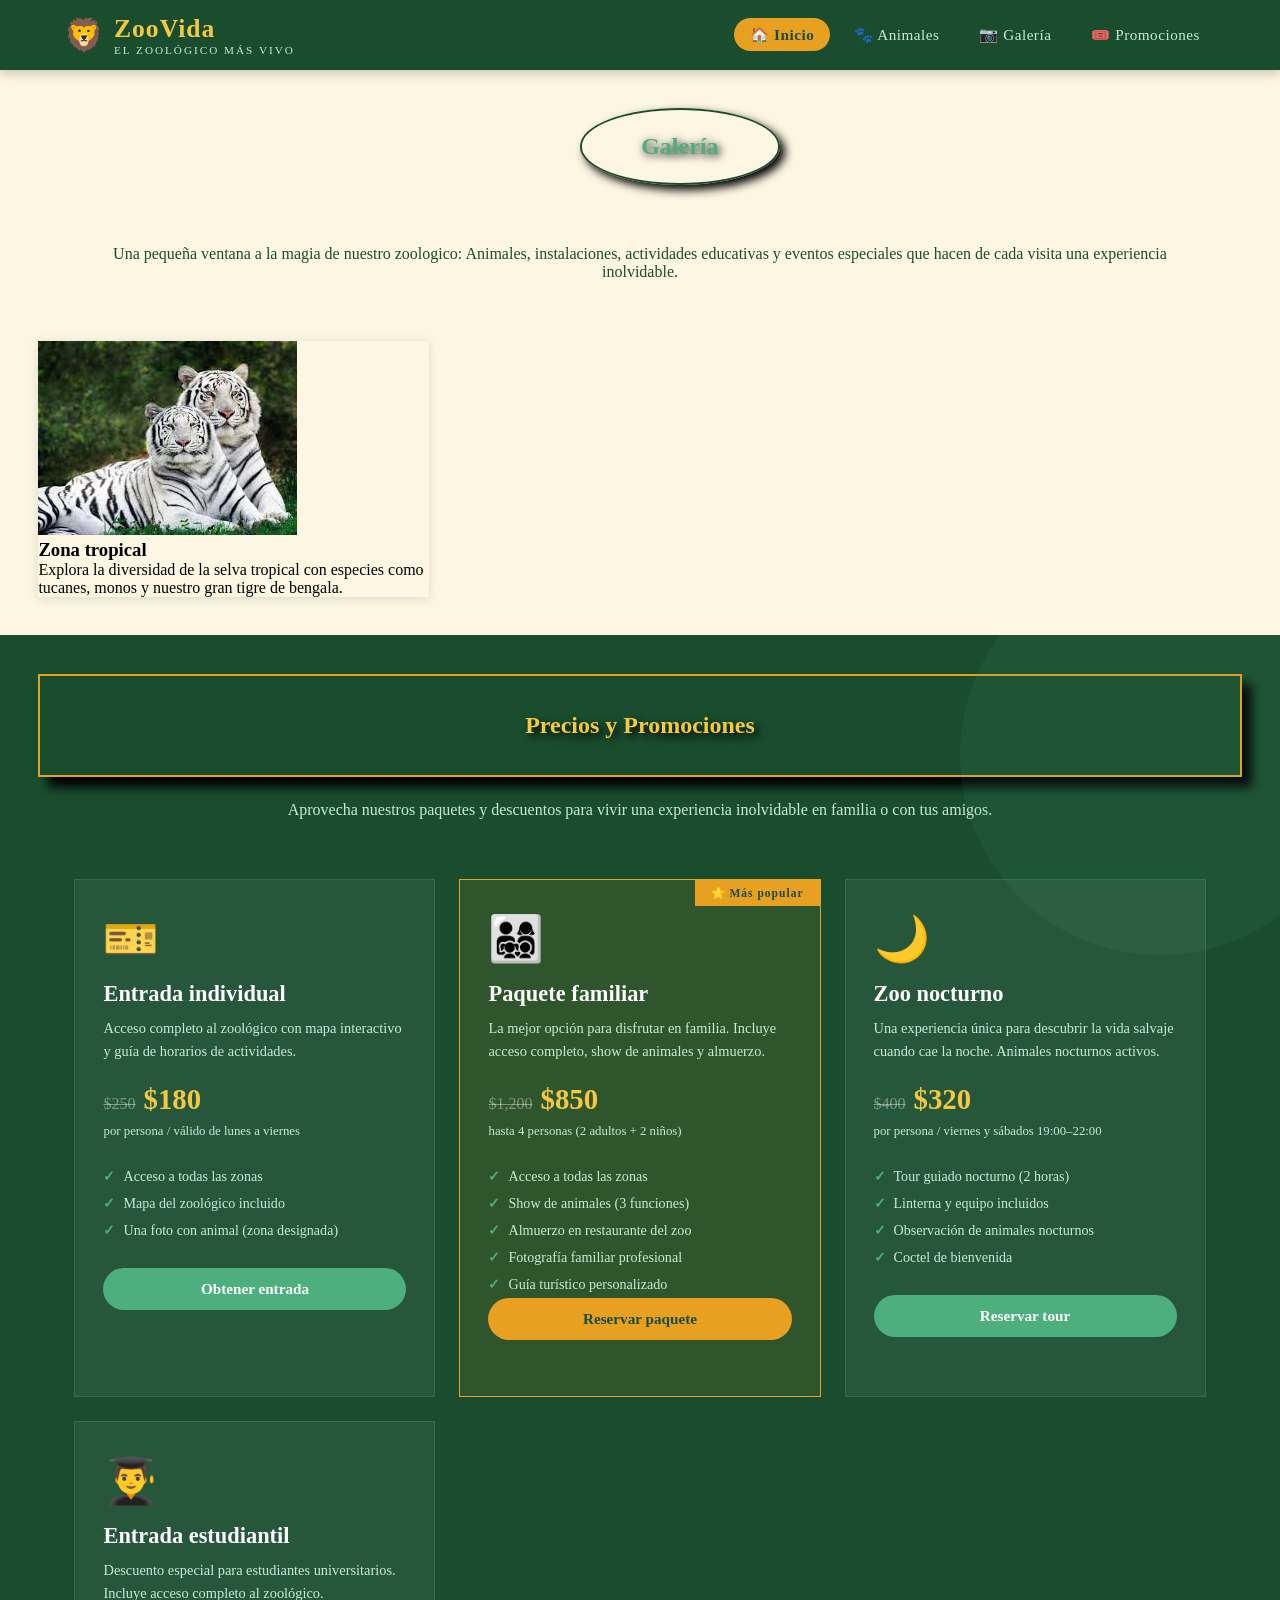
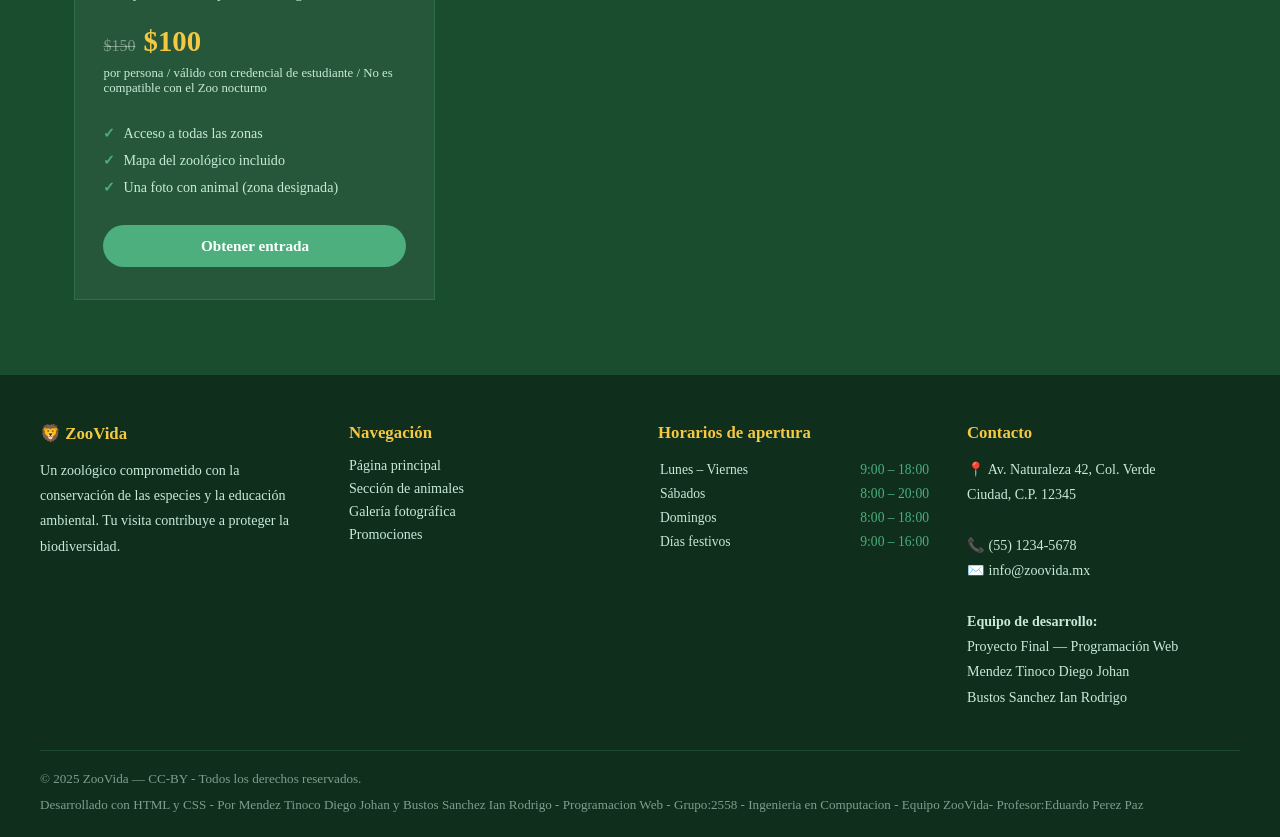
==== index_proyecto_final_web.html @ d9b10297 "Subiendo el primer contenedor" ====
<!DOCTYPE html>
<html lang="en">
<head>
    <!--Contribuidores y Nombre del Zoologico-->
    <meta charset="UTF-8">
    <meta name="viewport" content="width=device-width, initial-scale=1.0">
    <meta name="Author" content="Mendez Tinoco Diego Johan y Bustos Sanchez Ian Rodrigo ">
    <title>ZooVida | El Zoologico con mas vida</title>

    <!-- Meta etiquetas para SEO -->
    <meta name="description" content="Descubre el Zoológico Mundo Animal, con horarios, boletos y atracciones para toda la familia.">
    <meta name="descripcion" content="Visita el Zoologico ZooVida y conoce especies exóticas,a ctividades familiares, horarios, boletos y experiencias educativas en Ciudad de México">
    <meta name="keywords" content="zoológico, animales, safari, tigres, leones, zoológico CDMX">
    <meta property="og:title" content="Zoovida - El Zoológico Más Fascinante de Ciudad de México">
    <meta property="og:description" content="Conoce animales increíbles y vive experiencias únicas.">

    <!-- Open Graph (redes sociales) -->
    <meta property="og:title" content="ZooVida — El zoológico más vivo" />
    <meta property="og:description" content="Visítanos y explora más de 300 especies en un entorno natural único." />
    <meta property="og:type" content="website" />

    <!-- Animales más buscados según Chat Gpt -->

    <!-- León -->
    <meta name="description" content="Conoce al león africano, el rey de la selva. Descubre su hábitat, alimentación, comportamiento y curiosidades en nuestro zoológico.">
    <meta name="keywords" content="león, león africano, animales salvajes, felinos, zoológico, rey de la selva">

    <!-- Tigre -->
    <meta name="description" content="Explora el mundo del tigre de Bengala y aprende sobre su fuerza, velocidad y conservación en nuestro zoológico.">
    <meta name="keywords" content="tigre, tigre de Bengala, felinos, animales exóticos, zoológico, tigres">

    <!-- Elefante -->
    <meta name="description" content="Descubre a los elefantes asiáticos y africanos, sus características, inteligencia y cuidados dentro del zoológico.">
    <meta name="keywords" content="elefante, elefantes africanos, elefantes asiáticos, animales grandes, zoológico">

    <!-- Jirafa -->
    <meta name="description" content="Aprende sobre las jirafas, el animal terrestre más alto del mundo, su alimentación y comportamiento natural.">
    <meta name="keywords" content="jirafa, jirafas, animales africanos, zoológico, fauna salvaje">

    <!-- Panda -->
    <meta name="description" content="Conoce al oso panda gigante, una de las especies más adorables y protegidas del mundo animal.">
    <meta name="keywords" content="panda, oso panda, panda gigante, animales tiernos, especies protegidas, zoológico">


    <link rel="stylesheet" href="css/estilos_proyecto_final.css">
    

</head>
<body>
  <!-- =============================================
  ENCABEZADO CON NAVEGACIÓN HTML
  ============================================= -->
    <header>
    <nav>
    <!-- Logo del zoológico -->
    <a href="#inicio" class="logo" aria-label="Inicio ZooVida">
        <span class="logo-icono">🦁</span>
        <span>
        <span class="logo-texto">ZooVida</span>
        <span class="logo-subtexto">El zoológico más vivo</span>
        </span>
    </a>

    <!-- Lista de enlaces de navegación -->
    <ul class="nav-links" aria-label="Navegación principal">
        <li><a href="#inicio" class="activo">🏠 Inicio</a></li>
        <li><a href="#animales">🐾 Animales</a></li>
        <li><a href="#galeria">📷 Galería</a></li>
        <li><a href="#promociones">🎟️ Promociones</a></li>
    </ul>
    </nav>
    </header>

  <!-- =============================================
  INICIO
  ============================================= -->

  <!-- =============================================
  ANIMALES
  ============================================= -->

  <!-- =============================================
  GALERIA
  ============================================= -->

  <section id="galeria" aria-label="Galeria">
    <div class="contenedor">
    <!-- Encabezado galeria-->
    <div class="seccion-encabezado">
      <h2 class="seccion-titulo">Galería </h2>
      <div class="linea-decorativa"></div>
      <p class="seccion-descripcion">Una pequeña ventana a la magia de nuestro zoologico: Animales, instalaciones, actividades educativas
        y eventos especiales que hacen de cada visita una experiencia inolvidable.
      </p>
  </div>

    <!-- Grid fotográfico -->
      <div class="galeria-grid">

    <!-- Seccion 1 zona tropical-->
        <div class="galeria-item">
        <img src="imagenes_animales/tigre_bengala_tropical.jpeg" alt="Zona tropical del zoológico con vegetación exuberante y animales exóticos" class="galeria-imagen">
          <h3 class="galeria-titulo">Zona tropical</h3>
          <p class="galeria-descripcion">Explora la diversidad de la selva tropical con especies como tucanes, monos y nuestro gran tigre de bengala.</p>
        </div>
      </div>

    </div>

  </section>

  <!-- =============================================
  PROMOCIONES
  ============================================= -->

  <!--Encabezado de las promociones-->

  <section id="promociones" aria-label="Promociones y descuentos">
    <div class="contenedor">

      <!-- Encabezado -->
      <div class="seccion-encabezado">
        <h2 class="seccion-titulo">Precios y Promociones</h2>
        <div class="linea-decorativa"></div>
        <p class="seccion-descripcion">
          Aprovecha nuestros paquetes y descuentos para vivir una experiencia
          inolvidable en familia o con tus amigos.
        </p>
      </div>

      <!-- Grid de tarjetas de promoción -->
      <div class="promos-grid">

        <!-- Promo 1: Paquete individual -->
        <div class="promo-card">
          <span class="promo-icono">🎫</span>
          <h3 class="promo-titulo">Entrada individual</h3>
          <p class="promo-descripcion">
            Acceso completo al zoológico con mapa interactivo y guía de horarios de actividades.
          </p>
          <div class="promo-precio">
            <span class="precio-tachado">$250</span>
            <span class="precio-actual">$180</span>
          </div>
          <p class="precio-nota">por persona / válido de lunes a viernes</p>
          <ul class="promo-beneficios">
            <li>Acceso a todas las zonas</li>
            <li>Mapa del zoológico incluido</li>
            <li>Una foto con animal (zona designada)</li>
          </ul>
          <a href="#" class="promo-boton">Obtener entrada</a>
        </div>

        <!-- Promo 2: Paquete familiar DESTACADO -->
        <div class="promo-card destacada">
          <span class="promo-popular-badge">⭐ Más popular</span>
          <span class="promo-icono">👨‍👩‍👧‍👦</span>
          <h3 class="promo-titulo">Paquete familiar</h3>
          <p class="promo-descripcion">
            La mejor opción para disfrutar en familia. Incluye acceso completo, show de animales y almuerzo.
          </p>
          <div class="promo-precio">
            <span class="precio-tachado">$1,200</span>
            <span class="precio-actual">$850</span>
          </div>
          <p class="precio-nota">hasta 4 personas (2 adultos + 2 niños)</p>
          <ul class="promo-beneficios">
            <li>Acceso a todas las zonas</li>
            <li>Show de animales (3 funciones)</li>
            <li>Almuerzo en restaurante del zoo</li>
            <li>Fotografía familiar profesional</li>
            <li>Guía turístico personalizado</li>
          <a href="#" class="promo-boton">Reservar paquete</a>
        </div>

        <!-- Promo 3: Tour nocturno -->
        <div class="promo-card">
          <span class="promo-icono">🌙</span>
          <h3 class="promo-titulo">Zoo nocturno</h3>
          <p class="promo-descripcion">
            Una experiencia única para descubrir la vida salvaje cuando cae la noche. Animales nocturnos activos.
          </p>
          <div class="promo-precio">
            <span class="precio-tachado">$400</span>
            <span class="precio-actual">$320</span>
          </div>
          <p class="precio-nota">por persona / viernes y sábados 19:00–22:00</p>
          <ul class="promo-beneficios">
            <li>Tour guiado nocturno (2 horas)</li>
            <li>Linterna y equipo incluidos</li>
            <li>Observación de animales nocturnos</li>
            <li>Coctel de bienvenida</li>
          </ul>
          <a href="#" class="promo-boton">Reservar tour</a>
        </div>

        <!--Promo 4: Entrada Estudiantil-->
        <div class="promo-card">
          <span class="promo-icono">👨‍🎓</span>
          <h3 class="promo-titulo">Entrada estudiantil</h3>
          <p class="promo-descripcion">
            Descuento especial para estudiantes universitarios. Incluye acceso completo al zoológico.
          </p>
          <div class="promo-precio">
            <span class="precio-tachado">$150</span>
            <span class="precio-actual">$100</span>
          </div>
          <p class="precio-nota">por persona / válido con credencial de estudiante / No es compatible con el Zoo nocturno</p>
          <ul class="promo-beneficios">
            <li>Acceso a todas las zonas</li>
            <li>Mapa del zoológico incluido</li>
            <li>Una foto con animal (zona designada)</li>
          </ul>
          <a href="#" class="promo-boton">Obtener entrada</a>
        </div>

      </div><!-- /promos-grid -->
    </div><!-- /contenedor -->
  </section><!-- /promociones -->
  
  </section>
  
  <!-- =============================================
  FOOTER
  ============================================= -->
    
      <footer>
    <div class="footer-contenido">

      <!-- Grid de columnas del footer -->
      <div class="footer-grid">

        <!-- Columna 1: Logo y descripción -->
        <div class="footer-columna">
          <h4>🦁 ZooVida</h4>
          <p>
            Un zoológico comprometido con la conservación de las especies y
            la educación ambiental. Tu visita contribuye a proteger la biodiversidad.
          </p>
        </div>

        <!-- Columna 2: Navegación rápida -->
        <div class="footer-columna">
          <h4>Navegación</h4>
          <ul>
            <li><a href="#inicio">Página principal</a></li>
            <li><a href="#animales">Sección de animales</a></li>
            <li><a href="#galeria">Galería fotográfica</a></li>
            <li><a href="#promociones">Promociones</a></li>
          </ul>
        </div>

        <!-- Columna 3: Horarios -->
        <div class="footer-columna">
          <h4>Horarios de apertura</h4>
          <table class="horarios-tabla">
            <tbody>
              <tr><td>Lunes – Viernes</td><td>9:00 – 18:00</td></tr>
              <tr><td>Sábados</td><td>8:00 – 20:00</td></tr>
              <tr><td>Domingos</td><td>8:00 – 18:00</td></tr>
              <tr><td>Días festivos</td><td>9:00 – 16:00</td></tr>
            </tbody>
          </table>
        </div>

        <!-- Columna 4: Contacto -->
        <div class="footer-columna">
          <h4>Contacto</h4>
          <address>
            📍 Av. Naturaleza 42, Col. Verde<br>
            Ciudad, C.P. 12345<br><br>
            📞 (55) 1234-5678<br>
            ✉️ info@zoovida.mx<br><br>
            <strong>Equipo de desarrollo:</strong><br>
            Proyecto Final — Programación Web<br>
            Mendez Tinoco Diego Johan <br> Bustos Sanchez Ian Rodrigo<br>
          </address>
        </div>

      </div><!-- /footer-grid -->

      <!-- Línea divisoria -->
      <hr class="footer-divisor" />

      <!-- Barra de derechos de autor -->
      <div class="footer-copyright">
        <p>© 2025 ZooVida — CC-BY - Todos los derechos reservados.</p>
        <p>Desarrollado con HTML y CSS - Por Mendez Tinoco Diego Johan y Bustos Sanchez Ian Rodrigo
        - Programacion Web - Grupo:2558 - Ingenieria en Computacion - Equipo ZooVida- Profesor:Eduardo Perez Paz</p>
      </div>

    </div><!-- /footer-contenido -->
  </footer>

</body>
</html>
---- css/estilos_proyecto_final.css ----
/* ----------------------------------------
    VARIABLES GLOBALES
    ---------------------------------------- */
    *, *::before, *::after {
    box-sizing: border-box;
    margin: 0;
    padding: 0;
    }

    :root {
      /* Paleta de colores principal */
    --verde-oscuro:   #1a4d2e;
    --verde-medio:    #2d7a4f;
    --verde-claro:    #4caf7d;
    --verde-suave:    #c8ebd8;
    --dorado:         #e8a020;
    --dorado-claro:   #f5c842;
    --terracota:      #c0522a;
    --crema:          #fdf6e3;
    --blanco:         #ffffff;
    --gris-texto:     #2c2c2c;
    --gris-suave:     #f4f1eb;
    --sombra:         rgba(26, 77, 46, 0.15);

      /* Tipografía */
    --fuente-titulo: 'Georgia', 'Times New Roman', serif;
    --fuente-cuerpo: 'Segoe UI', 'Helvetica Neue', Arial, sans-serif;
    }


    /* ----------------------------------------
    ENCABEZADO Y NAVEGACIÓN
    ---------------------------------------- */
    header {
    position: sticky;
    top: 0;
    z-index: 1000;
    background-color: var(--verde-oscuro);
    box-shadow: 0 2px 12px rgba(0,0,0,0.25);
    }

    /* Barra de navegación interior */
    nav {
    display: flex;
    align-items: center;
    justify-content: space-between;
    max-width: 1200px;
    margin: 0 auto;
    padding: 0 24px;
    height: 70px;
    }

    /* Logo del zoológico */
    .logo {
    display: flex;
    align-items: center;
    gap: 10px;
    text-decoration: none;
    color: var(--blanco);
    }

    .logo-icono {
    font-size: 32px;
    }

    .logo-texto {
    font-family: var(--fuente-titulo);
    font-size: 1.6rem;
    font-weight: bold;
    letter-spacing: 1px;
    color: var(--dorado-claro);
    }

    .logo-subtexto {
    font-size: 0.7rem;
    color: var(--verde-suave);
    display: block;
    letter-spacing: 2px;
    text-transform: uppercase;
    }

    /* Lista de enlaces de navegación */
    .nav-links {
    list-style: none;
    display: flex;
    gap: 8px;
    }

    .nav-links li a {
    color: var(--verde-suave);
    text-decoration: none;
    font-size: 0.95rem;
    padding: 8px 16px;
    border-radius: 30px;
    letter-spacing: 0.5px;
    }

    /* Estado hover en los enlaces */
    .nav-links li a:hover {
    background-color: var(--verde-claro);
    color: var(--blanco);
    }

    /* Enlace activo o resaltado */
    .nav-links li a.activo {
    background-color: var(--dorado);
    color: var(--verde-oscuro);
    font-weight: bold;
    }

/*=============================================
INICO
============================================= */

/*=============================================
ANIMALES
============================================= */

/*=============================================
GALERIA
============================================= */
    #galeria {
      background-color: var(--crema);
      padding: 3%;
    }

    #galeria .seccion-titulo {
      color: var(--verde-claro);
      border: solid var(--verde-oscuro) 2px;
      padding: 3%;
      box-shadow: rgb(0, 0, 0) 5px 5px 10px;
      text-shadow: rgb(0, 0, 0) 2px 2px 8px;

      display: flex;    
      align-items: center;
      justify-content: center;
      border-radius: 50%;
      width: 200px;
      height: 40px;
      margin-left: 45%;
    }

    #galeria .seccion-descripcion{
      color: var(--verde-oscuro);
      text-align: center;
      padding: 5%;
    }

     /* Grid de la galería */
    .galeria-grid {
      display: grid;
      grid-template-columns: repeat(3, 1fr);
      grid-template-rows: auto;
      gap: 16px;
    }

        /* Celda de foto en la galería */
    .galeria-item {
      border-radius: var(--radio);
      overflow: hidden;
      position: relative;
      cursor: pointer;
      box-shadow: 0 2px 10px var(--sombra);
      transition: transform 0.3s;
    }



/*=============================================
PROMOCIONES
============================================= */
    #promociones {
      background-color: var(--verde-oscuro);
      position: relative;
      overflow: hidden;
      padding: 3%;
    }

    /* Patrón decorativo de fondo en promociones */
    #promociones::before {
      content: '';
      position: absolute;
      top: -80px;
      right: -80px;
      width: 400px;
      height: 400px;
      border-radius: 50%;
      background: rgba(76,175,125,0.08);
      pointer-events: none;
    }

    #promociones .seccion-titulo {
      color: var(--dorado-claro);
      text-align: center;
      border: solid var(--dorado) 2px;
      padding: 3%;
      box-shadow: black 10px 10px 10px;
      text-shadow: black 4px 4px 8px;
    }

    #promociones .seccion-descripcion {
      color: var(--verde-suave);
      text-align: center;
      padding: 2%;
    }

    /* Grid de tarjetas de promoción */
    .promos-grid {
      display: grid;
      grid-template-columns: repeat(auto-fit, minmax(300px, 1fr));
      gap: 24px;
      padding: 3%;
    }

    /* Tarjeta de promoción */
    .promo-card {
      background: rgba(255,255,255,0.06);
      border: 1px solid rgba(76,175,125,0.25);
      border-radius: var(--radio-grande);
      padding: 32px 28px;
      position: relative;
      overflow: hidden;
    }

    .promo-card:hover {
      background: rgba(255,255,255,0.1);
      transform: translateY(-4px);
    }

    /* Tarjeta destacada / popular */
    .promo-card.destacada {
      border-color: var(--dorado);
      background: rgba(232,160,32,0.1);
    }

    /* Badge "Más popular" */
    .promo-popular-badge {
      position: absolute;
      top: 0;
      right: 0;
      background: var(--dorado);
      color: var(--verde-oscuro);
      font-size: 0.72rem;
      font-weight: bold;
      letter-spacing: 1px;
      padding: 6px 16px;
      border-radius: 0 var(--radio-grande) 0 var(--radio);
    }

    .promo-icono {
      font-size: 2.8rem;
      margin-bottom: 16px;
      display: block;
    }

    .promo-titulo {
      font-family: var(--fuente-titulo);
      font-size: 1.4rem;
      color: var(--blanco);
      margin-bottom: 10px;
    }

    .promo-descripcion {
      font-size: 0.9rem;
      color: var(--verde-suave);
      margin-bottom: 20px;
      line-height: 1.6;
    }

    /* Precio de la promoción */
    .promo-precio {
      display: flex;
      align-items: baseline;
      gap: 8px;
      margin-bottom: 8px;
    }

    .precio-tachado {
      font-size: 1rem;
      color: rgba(255,255,255,0.4);
      text-decoration: line-through;
    }

    .precio-actual {
      font-size: 1.8rem;
      font-weight: bold;
      color: var(--dorado-claro);
    }

    .precio-nota {
      font-size: 0.8rem;
      color: var(--verde-suave);
      margin-bottom: 24px;
    }

    /* Lista de beneficios de la promoción */
    .promo-beneficios {
      list-style: none;
      margin-bottom: 24px;
    }

    .promo-beneficios li {
      font-size: 0.88rem;
      color: var(--verde-suave);
      padding: 5px 0;
      display: flex;
      align-items: center;
      gap: 8px;
    }

    .promo-beneficios li::before {
      content: '✓';
      color: var(--verde-claro);
      font-weight: bold;
    }

    /* Botón de la tarjeta de promoción */
    .promo-boton {
      display: block;
      text-align: center;
      background-color: var(--verde-claro);
      color: var(--blanco);
      text-decoration: none;
      padding: 12px;
      border-radius: 30px;
      font-weight: 600;
      font-size: 0.95rem;
    }

    .promo-boton:hover {
      background-color: var(--verde-medio);
    }

    .promo-card.destacada .promo-boton {
      background-color: var(--dorado);
      color: var(--verde-oscuro);
    }

    .promo-card.destacada .promo-boton:hover {
      background-color: var(--dorado-claro);
    }

    /* Cupón de descuento */
    .cupon {
      border: 2px dashed rgba(255,255,255,0.2);
      border-radius: var(--radio);
      padding: 10px 16px;
      text-align: center;
      margin-bottom: 16px;
    }

    .cupon-codigo {
      font-family: 'Courier New', monospace;
      font-size: 1.1rem;
      font-weight: bold;
      color: var(--dorado-claro);
      letter-spacing: 3px;
    }

    .cupon-etiqueta {
      font-size: 0.75rem;
      color: var(--verde-suave);
    }


/*=============================================
FOOTER
============================================= */

    footer {
      background-color: #0f2e1c;
      color: var(--verde-suave);
      padding: 48px 20px 24px;
    }

    .footer-contenido {
      max-width: 1200px;
      margin: 0 auto;
    }

    /* Grid del footer */
    .footer-grid {
      display: grid;
      grid-template-columns: repeat(auto-fit, minmax(200px, 1fr));
      gap: 36px;
      margin-bottom: 40px;
    }

    .footer-columna h4 {
      color: var(--dorado-claro);
      font-family: var(--fuente-titulo);
      font-size: 1.05rem;
      margin-bottom: 14px;
    }

    .footer-columna p,
    .footer-columna address {
      font-size: 0.88rem;
      line-height: 1.8;
      font-style: normal;
    }

    .footer-columna ul {
      list-style: none;
    }

    .footer-columna ul li {
      margin-bottom: 6px;
      font-size: 0.88rem;
    }

    .footer-columna ul li a {
      color: var(--verde-suave);
      text-decoration: none;
      transition: color 0.2s;
    }

    .footer-columna ul li a:hover {
      color: var(--dorado-claro);
    }

    /* Tabla de horarios */
    .horarios-tabla {
      width: 100%;
      font-size: 0.85rem;
    }

    .horarios-tabla td {
      padding: 3px 0;
    }

    .horarios-tabla td:last-child {
      text-align: right;
      color: var(--verde-claro);
    }

    /* Línea divisoria del footer */
    .footer-divisor {
      border: none;
      border-top: 1px solid rgba(76,175,125,0.2);
      margin-bottom: 20px;
    }

    /* Barra de copyright */
    .footer-copyright {
      display: flex;
      align-items: center;
      justify-content: space-between;
      flex-wrap: wrap;
      gap: 10px;
      font-size: 0.82rem;
      color: rgba(200,235,216,0.6);
    }
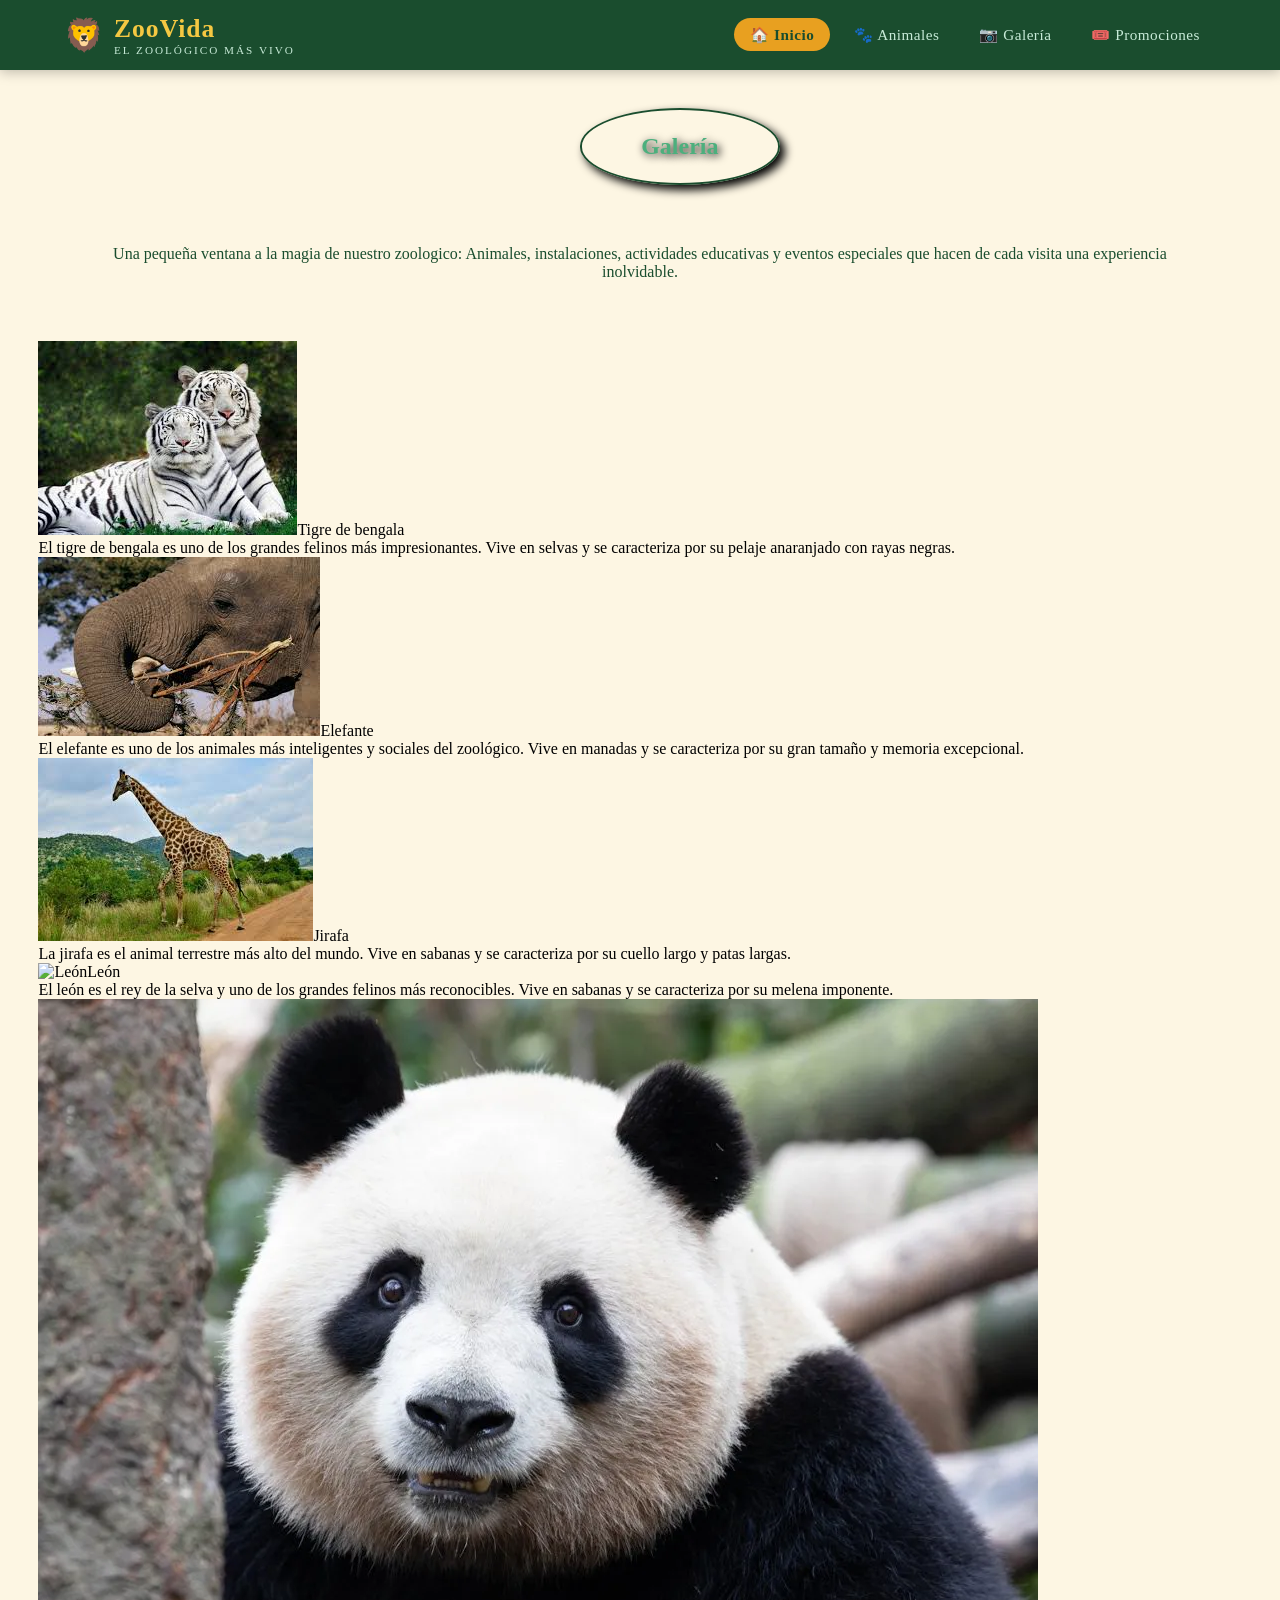
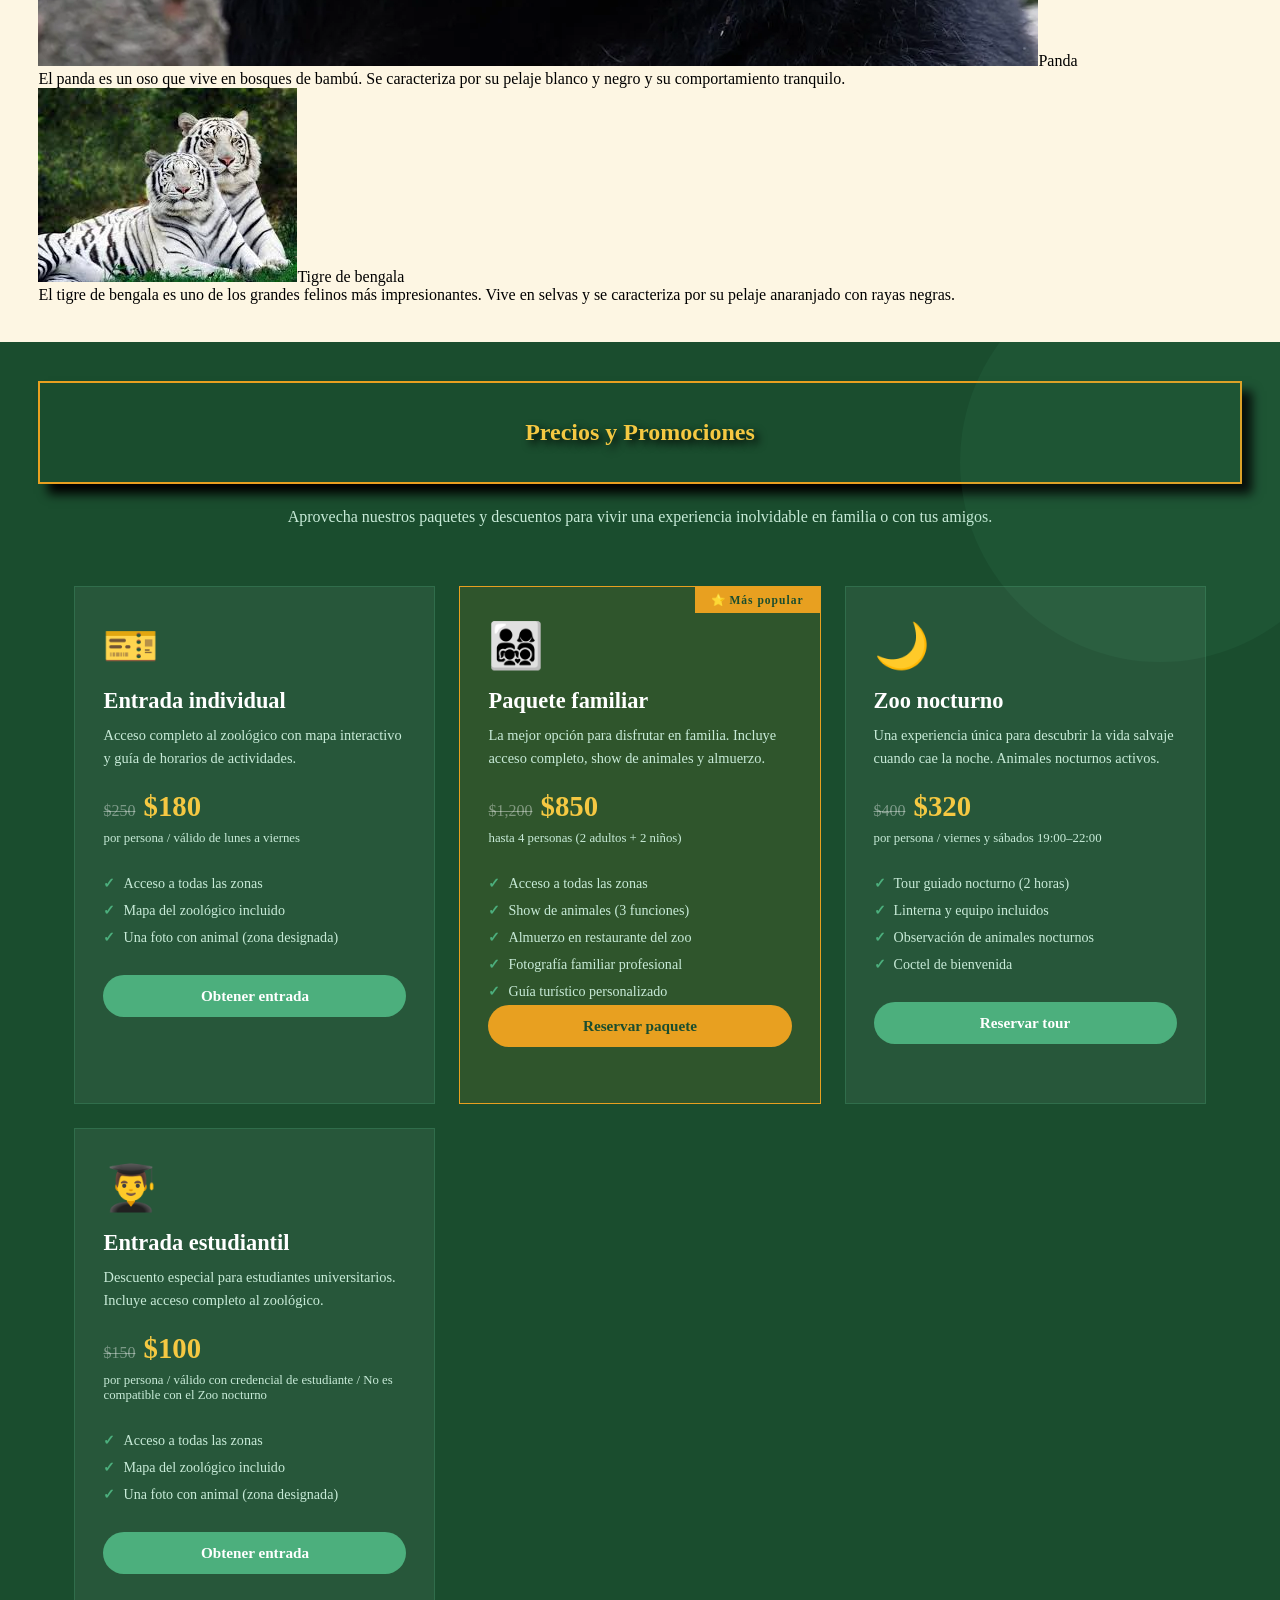
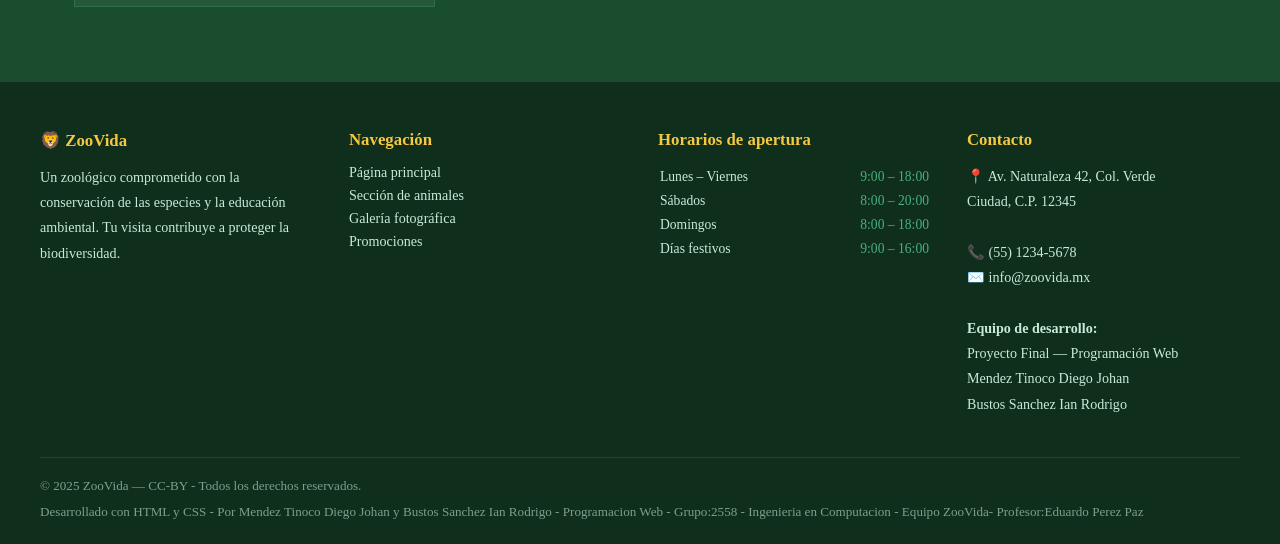
==== commit 98e282d4: "Cambiando la idea a un carrusel de galeria" ====
--- a/index_proyecto_final_web.html
+++ b/index_proyecto_final_web.html
@@ -94,16 +94,47 @@
       </p>
   </div>
 
+  <!--Carrusel-->
+  
+  <section class="contenedor-carrusel">
+    <article class="carrusel">
+      <article class=" tarjeta-carrusel">
+        <img src="imagenes_animales/tigre_bengala_tropical.jpeg" alt="Tigre de bengala "
+        <h3 class="carrusel-titulo">Tigre de bengala</h3>
+        <p class="carrusel-descripcion">El tigre de bengala es uno de los grandes felinos más impresionantes. Vive en selvas y se caracteriza por su pelaje anaranjado con rayas negras.</p>
+      </article>
+        <article class=" tarjeta-carrusel">
+        <img src="imagenes_animales/Elefante_comiendo.jpeg" alt="Elefante comiendo "
+        <h3 class="carrusel-titulo">Elefante</h3>
+        <p class="carrusel-descripcion">El elefante es uno de los animales más inteligentes y sociales del zoológico. Vive en manadas y se caracteriza por su gran tamaño y memoria excepcional.</p>
+      </article>
+        <article class=" tarjeta-carrusel">
+        <img src="imagenes_animales/jirafa.jpeg" alt="Jirafa "
+        <h3 class="carrusel-titulo">Jirafa</h3>
+        <p class="carrusel-descripcion">La jirafa es el animal terrestre más alto del mundo. Vive en sabanas y se caracteriza por su cuello largo y patas largas.</p>
+      </article>
+        <article class=" tarjeta-carrusel">
+        <img src="imagenes_animales/leon.jpeg" alt="León "
+        <h3 class="carrusel-titulo">León</h3>
+        <p class="carrusel-descripcion">El león es el rey de la selva y uno de los grandes felinos más reconocibles. Vive en sabanas y se caracteriza por su melena imponente.</p>
+      </article>
+        <article class=" tarjeta-carrusel">
+        <img src="imagenes_animales/panda.webp" alt="Panda "
+        <h3 class="carrusel-titulo">Panda</h3>
+        <p class="carrusel-descripcion">El panda es un oso que vive en bosques de bambú. Se caracteriza por su pelaje blanco y negro y su comportamiento tranquilo.</p>
+      </article>
+        <article class=" tarjeta-carrusel">
+        <img src="imagenes_animales/tigre_bengala_tropical.jpeg" alt="Tigre de bengala "
+        <h3 class="carrusel-titulo">Tigre de bengala</h3>
+        <p class="carrusel-descripcion">El tigre de bengala es uno de los grandes felinos más impresionantes. Vive en selvas y se caracteriza por su pelaje anaranjado con rayas negras.</p>
+      </article>
+      
+
+    </article>
+
+  </section>
     <!-- Grid fotográfico -->
       <div class="galeria-grid">
-
-    <!-- Seccion 1 zona tropical-->
-        <div class="galeria-item">
-        <img src="imagenes_animales/tigre_bengala_tropical.jpeg" alt="Zona tropical del zoológico con vegetación exuberante y animales exóticos" class="galeria-imagen">
-          <h3 class="galeria-titulo">Zona tropical</h3>
-          <p class="galeria-descripcion">Explora la diversidad de la selva tropical con especies como tucanes, monos y nuestro gran tigre de bengala.</p>
-        </div>
-      </div>
 
     </div>
 
--- a/css/estilos_proyecto_final.css
+++ b/css/estilos_proyecto_final.css
@@ -146,26 +146,6 @@
       padding: 5%;
     }
 
-     /* Grid de la galería */
-    .galeria-grid {
-      display: grid;
-      grid-template-columns: repeat(3, 1fr);
-      grid-template-rows: auto;
-      gap: 16px;
-    }
-
-        /* Celda de foto en la galería */
-    .galeria-item {
-      border-radius: var(--radio);
-      overflow: hidden;
-      position: relative;
-      cursor: pointer;
-      box-shadow: 0 2px 10px var(--sombra);
-      transition: transform 0.3s;
-    }
-
-
-
 /*=============================================
 PROMOCIONES
 ============================================= */
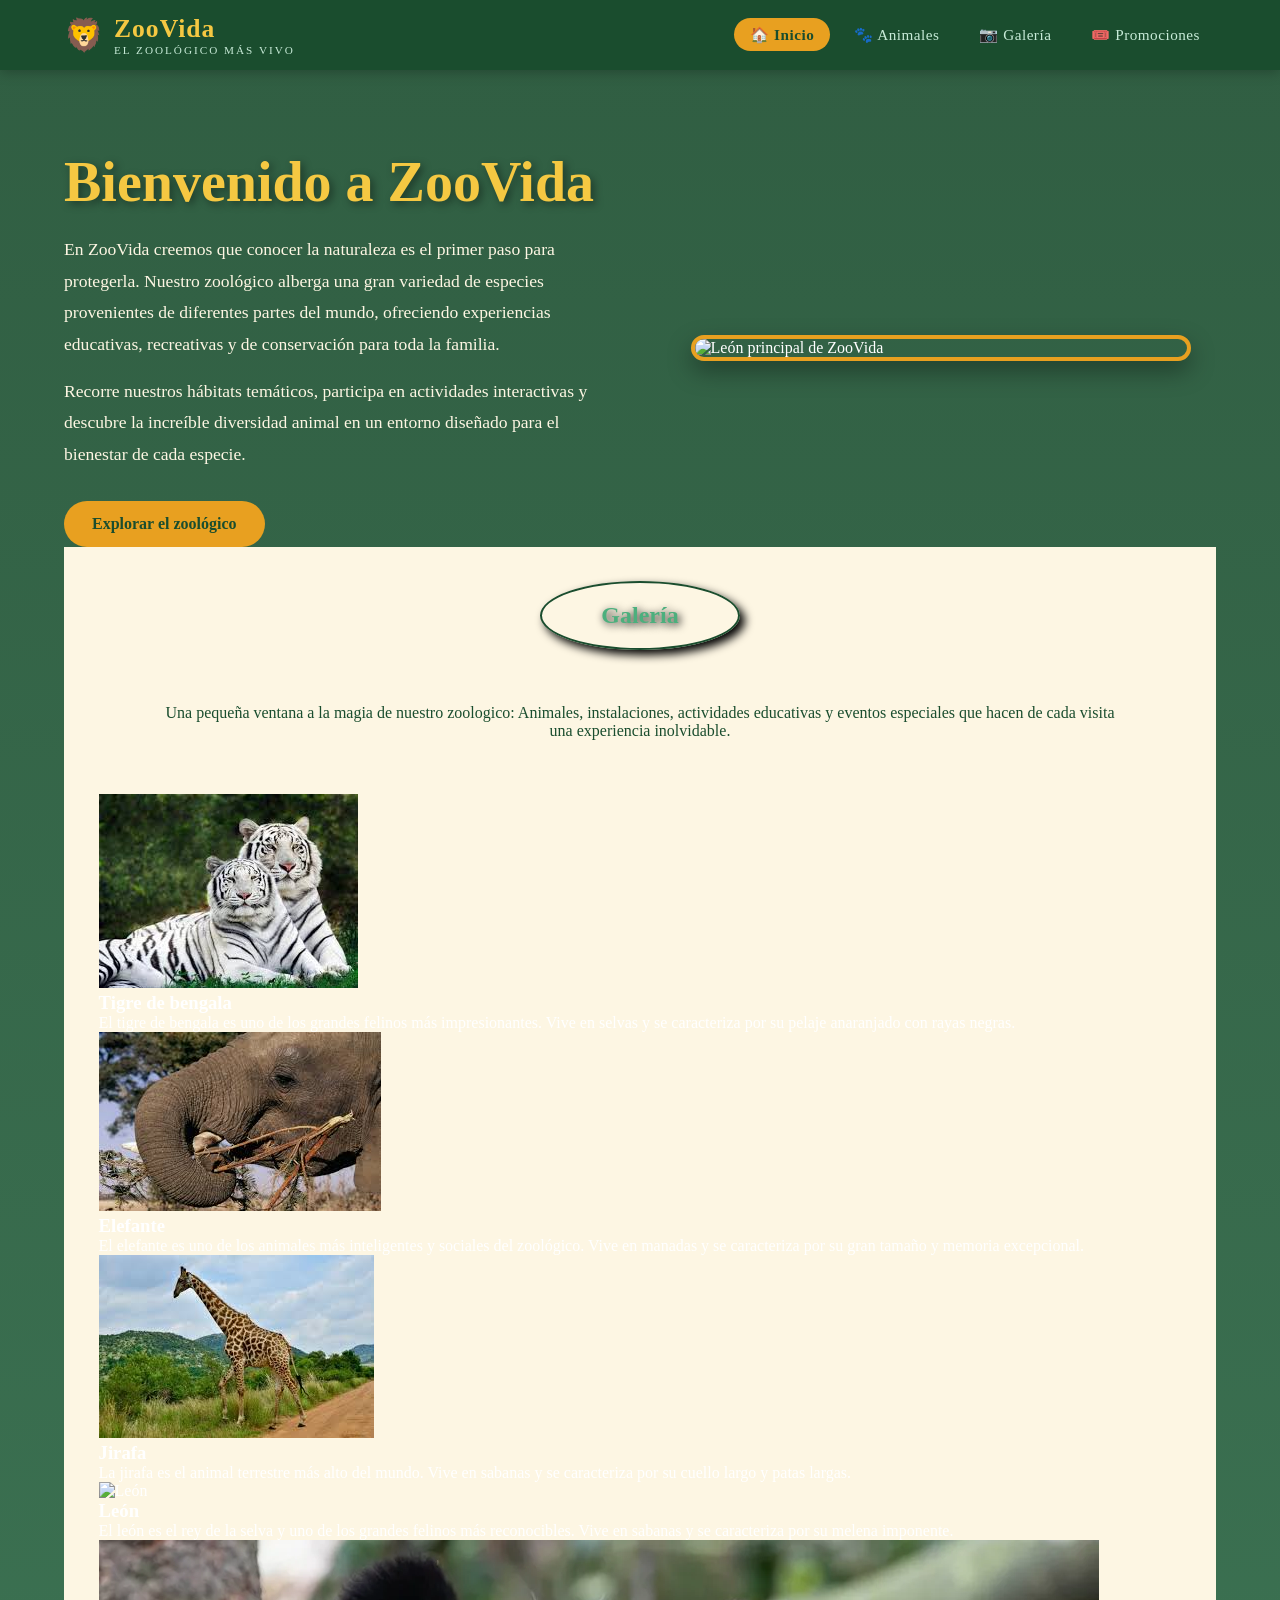
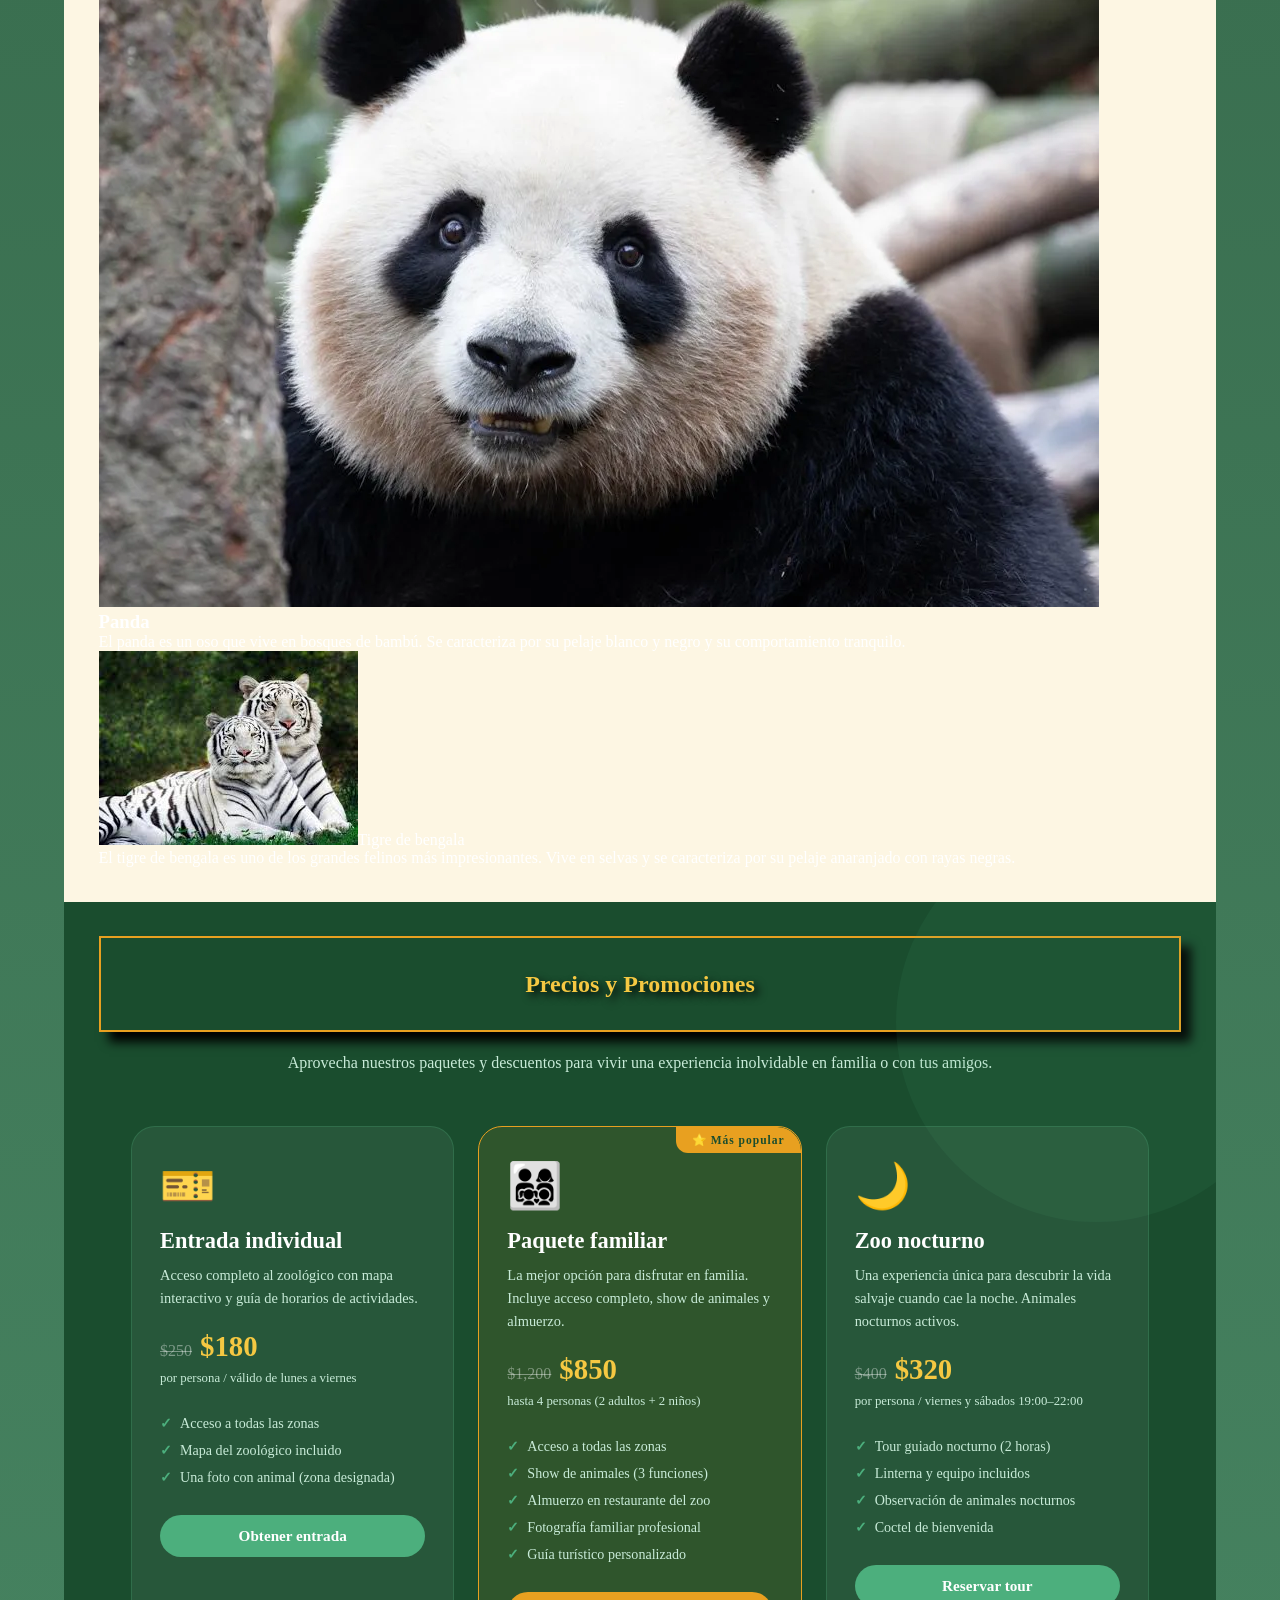
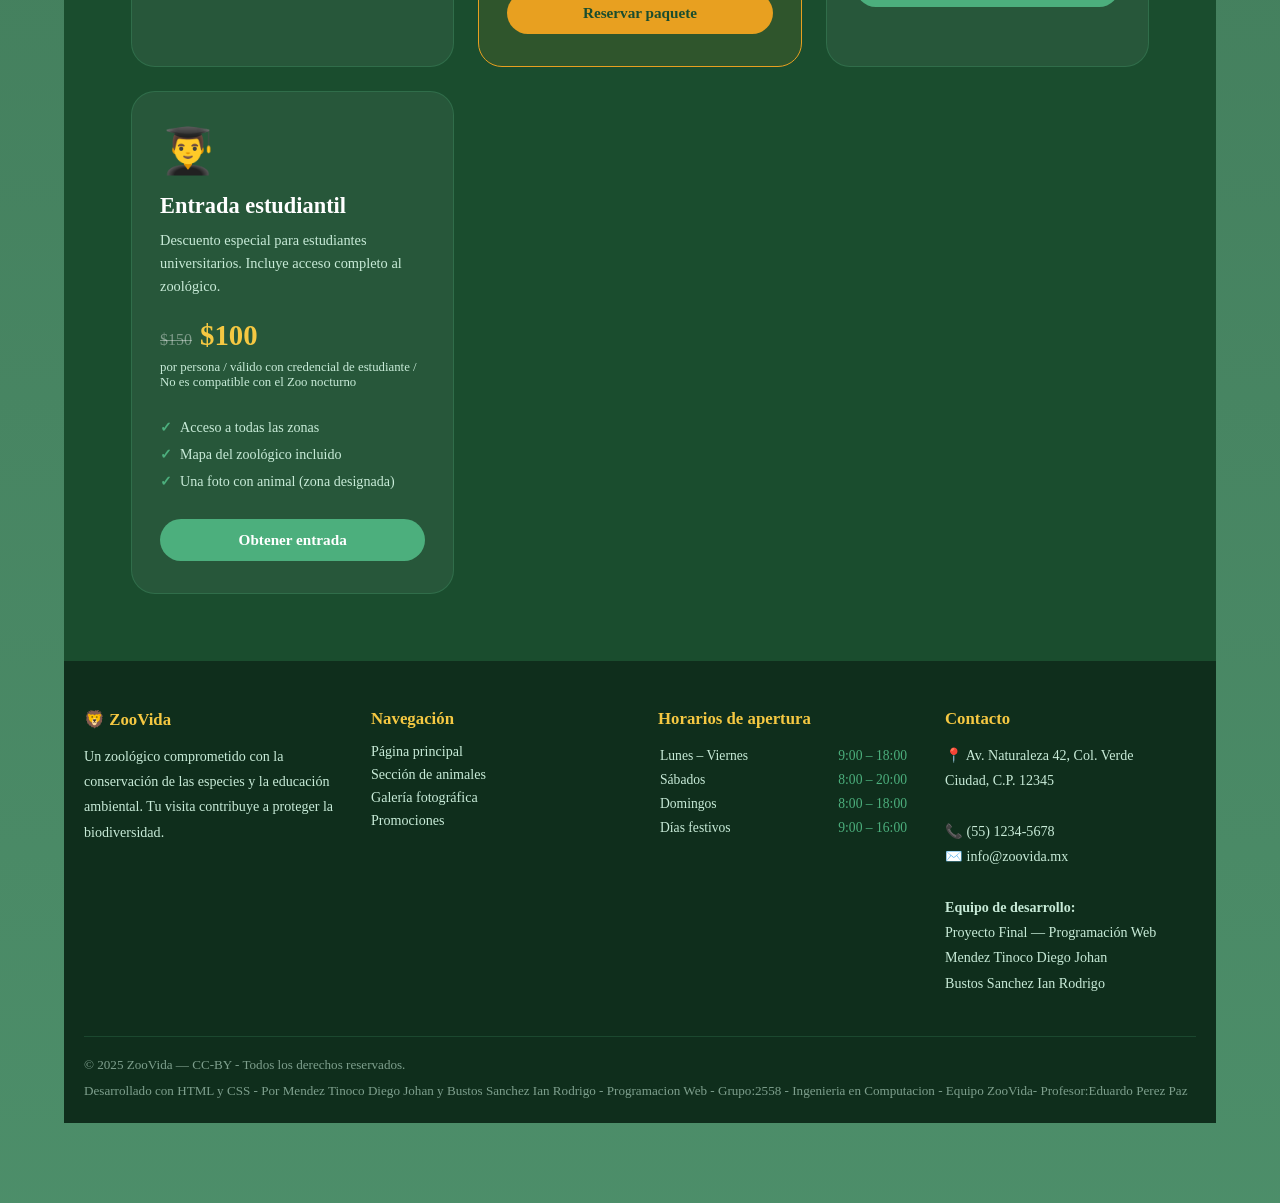
==== commit 11f396d2: "Inicio y correcciones" ====
--- a/index_proyecto_final_web.html
+++ b/index_proyecto_final_web.html
@@ -8,48 +8,21 @@
     <title>ZooVida | El Zoologico con mas vida</title>
 
     <!-- Meta etiquetas para SEO -->
-    <meta name="description" content="Descubre el Zoológico Mundo Animal, con horarios, boletos y atracciones para toda la familia.">
-    <meta name="descripcion" content="Visita el Zoologico ZooVida y conoce especies exóticas,a ctividades familiares, horarios, boletos y experiencias educativas en Ciudad de México">
-    <meta name="keywords" content="zoológico, animales, safari, tigres, leones, zoológico CDMX">
-    <meta property="og:title" content="Zoovida - El Zoológico Más Fascinante de Ciudad de México">
-    <meta property="og:description" content="Conoce animales increíbles y vive experiencias únicas.">
+    <meta name="description" content="Visita ZooVida y conoce especies exóticas, actividades familiares, horarios, boletos 
+    y experiencias educativas en Ciudad de México.">
+
 
     <!-- Open Graph (redes sociales) -->
     <meta property="og:title" content="ZooVida — El zoológico más vivo" />
     <meta property="og:description" content="Visítanos y explora más de 300 especies en un entorno natural único." />
     <meta property="og:type" content="website" />
 
-    <!-- Animales más buscados según Chat Gpt -->
-
-    <!-- León -->
-    <meta name="description" content="Conoce al león africano, el rey de la selva. Descubre su hábitat, alimentación, comportamiento y curiosidades en nuestro zoológico.">
-    <meta name="keywords" content="león, león africano, animales salvajes, felinos, zoológico, rey de la selva">
-
-    <!-- Tigre -->
-    <meta name="description" content="Explora el mundo del tigre de Bengala y aprende sobre su fuerza, velocidad y conservación en nuestro zoológico.">
-    <meta name="keywords" content="tigre, tigre de Bengala, felinos, animales exóticos, zoológico, tigres">
-
-    <!-- Elefante -->
-    <meta name="description" content="Descubre a los elefantes asiáticos y africanos, sus características, inteligencia y cuidados dentro del zoológico.">
-    <meta name="keywords" content="elefante, elefantes africanos, elefantes asiáticos, animales grandes, zoológico">
-
-    <!-- Jirafa -->
-    <meta name="description" content="Aprende sobre las jirafas, el animal terrestre más alto del mundo, su alimentación y comportamiento natural.">
-    <meta name="keywords" content="jirafa, jirafas, animales africanos, zoológico, fauna salvaje">
-
-    <!-- Panda -->
-    <meta name="description" content="Conoce al oso panda gigante, una de las especies más adorables y protegidas del mundo animal.">
-    <meta name="keywords" content="panda, oso panda, panda gigante, animales tiernos, especies protegidas, zoológico">
-
-
+    <meta name="keywords" content="zoológico, animales, león, tigre, panda, jirafa, elefante, CDMX">
     <link rel="stylesheet" href="css/estilos_proyecto_final.css">
     
 
 </head>
 <body>
-  <!-- =============================================
-  ENCABEZADO CON NAVEGACIÓN HTML
-  ============================================= -->
     <header>
     <nav>
     <!-- Logo del zoológico -->
@@ -74,7 +47,36 @@
   <!-- =============================================
   INICIO
   ============================================= -->
-
+<section id="inicio" aria-label="Inicio">
+    <div class="inicio-contenedor">
+
+        <div class="inicio-texto">
+            <h1>Bienvenido a ZooVida</h1>
+
+            <p>
+                En ZooVida creemos que conocer la naturaleza es el primer paso
+                para protegerla. Nuestro zoológico alberga una gran variedad de
+                especies provenientes de diferentes partes del mundo, ofreciendo
+                experiencias educativas, recreativas y de conservación para toda
+                la familia.
+            </p>
+
+            <p>
+                Recorre nuestros hábitats temáticos, participa en actividades
+                interactivas y descubre la increíble diversidad animal en un
+                entorno diseñado para el bienestar de cada especie.
+            </p>
+
+            <a href="#galeria" class="inicio-boton">
+                Explorar el zoológico
+            </a>
+        </div>
+
+        <div class="inicio-imagen">
+            <img src="imagenes_animales/leon.jpeg" alt="León principal de ZooVida">
+        </div>
+
+    </div>
   <!-- =============================================
   ANIMALES
   ============================================= -->
@@ -99,27 +101,27 @@
   <section class="contenedor-carrusel">
     <article class="carrusel">
       <article class=" tarjeta-carrusel">
-        <img src="imagenes_animales/tigre_bengala_tropical.jpeg" alt="Tigre de bengala "
+        <img src="imagenes_animales/tigre_bengala_tropical.jpeg" alt="Tigre de bengala ">
         <h3 class="carrusel-titulo">Tigre de bengala</h3>
         <p class="carrusel-descripcion">El tigre de bengala es uno de los grandes felinos más impresionantes. Vive en selvas y se caracteriza por su pelaje anaranjado con rayas negras.</p>
       </article>
         <article class=" tarjeta-carrusel">
-        <img src="imagenes_animales/Elefante_comiendo.jpeg" alt="Elefante comiendo "
+        <img src="imagenes_animales/Elefante_comiendo.jpeg" alt="Elefante comiendo ">
         <h3 class="carrusel-titulo">Elefante</h3>
         <p class="carrusel-descripcion">El elefante es uno de los animales más inteligentes y sociales del zoológico. Vive en manadas y se caracteriza por su gran tamaño y memoria excepcional.</p>
       </article>
         <article class=" tarjeta-carrusel">
-        <img src="imagenes_animales/jirafa.jpeg" alt="Jirafa "
+        <img src="imagenes_animales/jirafa.jpeg" alt="Jirafa ">
         <h3 class="carrusel-titulo">Jirafa</h3>
         <p class="carrusel-descripcion">La jirafa es el animal terrestre más alto del mundo. Vive en sabanas y se caracteriza por su cuello largo y patas largas.</p>
       </article>
         <article class=" tarjeta-carrusel">
-        <img src="imagenes_animales/leon.jpeg" alt="León "
+        <img src="imagenes_animales/leon.jpeg" alt="León ">
         <h3 class="carrusel-titulo">León</h3>
         <p class="carrusel-descripcion">El león es el rey de la selva y uno de los grandes felinos más reconocibles. Vive en sabanas y se caracteriza por su melena imponente.</p>
       </article>
         <article class=" tarjeta-carrusel">
-        <img src="imagenes_animales/panda.webp" alt="Panda "
+        <img src="imagenes_animales/panda.webp" alt="Panda ">
         <h3 class="carrusel-titulo">Panda</h3>
         <p class="carrusel-descripcion">El panda es un oso que vive en bosques de bambú. Se caracteriza por su pelaje blanco y negro y su comportamiento tranquilo.</p>
       </article>
@@ -201,6 +203,7 @@
             <li>Almuerzo en restaurante del zoo</li>
             <li>Fotografía familiar profesional</li>
             <li>Guía turístico personalizado</li>
+          </ul>
           <a href="#" class="promo-boton">Reservar paquete</a>
         </div>
 
@@ -248,8 +251,6 @@
       </div><!-- /promos-grid -->
     </div><!-- /contenedor -->
   </section><!-- /promociones -->
-  
-  </section>
   
   <!-- =============================================
   FOOTER
--- a/css/estilos_proyecto_final.css
+++ b/css/estilos_proyecto_final.css
@@ -8,6 +8,8 @@
     }
 
     :root {
+    --radio: 12px;
+    --radio-grande: 24px;
       /* Paleta de colores principal */
     --verde-oscuro:   #1a4d2e;
     --verde-medio:    #2d7a4f;
@@ -57,7 +59,8 @@
     gap: 10px;
     text-decoration: none;
     color: var(--blanco);
-    }
+    transition: transform 0.4s ease;
+}
 
     .logo-icono {
     font-size: 32px;
@@ -78,7 +81,22 @@
     letter-spacing: 2px;
     text-transform: uppercase;
     }
-
+.logo * {
+    transition:
+        color 0.3s ease,
+        transform 0.8s ease-in-out;
+}
+.logo:hover {
+    transform: scale(1.3);
+}
+
+.logo:hover .logo-icono {
+    transform: rotate(20deg);
+}
+
+.logo:hover .logo-texto {
+    color: orange;
+}
     /* Lista de enlaces de navegación */
     .nav-links {
     list-style: none;
@@ -93,6 +111,7 @@
     padding: 8px 16px;
     border-radius: 30px;
     letter-spacing: 0.5px;
+    transition: all 0.6s ease;
     }
 
     /* Estado hover en los enlaces */
@@ -111,7 +130,85 @@
 /*=============================================
 INICO
 ============================================= */
-
+#inicio{
+    background: linear-gradient(
+        rgba(26, 77, 46, 0.9),
+        rgba(45, 122, 79, 0.85)
+    );
+    padding: 80px 5%;
+    color: var(--blanco);
+}
+
+.inicio-contenedor{
+    max-width: 1200px;
+    margin: auto;
+
+    display: flex;
+    justify-content: space-between;
+    align-items: center;
+    gap: 50px;
+}
+
+.inicio-texto{
+    flex: 1;
+}
+
+.inicio-texto h1{
+    font-family: var(--fuente-titulo);
+    font-size: 3.5rem;
+    color: var(--dorado-claro);
+    text-shadow: 3px 3px 8px rgba(0,0,0,0.4);
+    margin-bottom: 20px;
+}
+
+.inicio-texto p{
+    font-size: 1.1rem;
+    line-height: 1.8;
+    margin-bottom: 15px;
+    color: var(--crema);
+}
+
+.inicio-boton{
+    display: inline-block;
+    margin-top: 15px;
+    padding: 14px 28px;
+
+    background-color: var(--dorado);
+    color: var(--verde-oscuro);
+
+    text-decoration: none;
+    font-weight: bold;
+    border-radius: 30px;
+
+    transition: all 0.3s ease;
+}
+
+.inicio-boton:hover{
+    background-color: var(--dorado-claro);
+    transform: translateY(-4px);
+}
+
+.inicio-imagen{
+    flex: 1;
+    display: flex;
+    justify-content: center;
+}
+
+.inicio-imagen img{
+    width: 100%;
+    max-width: 500px;
+
+    border-radius: 20px;
+    border: 4px solid var(--dorado);
+
+    box-shadow: 0 10px 25px rgba(0,0,0,0.35);
+
+    transition: transform 0.4s ease;
+}
+
+.inicio-imagen img:hover{
+    transform: scale(1.03);
+}
 /*=============================================
 ANIMALES
 ============================================= */
@@ -137,7 +234,7 @@
       border-radius: 50%;
       width: 200px;
       height: 40px;
-      margin-left: 45%;
+      margin: 0 auto;
     }
 
     #galeria .seccion-descripcion{
@@ -305,6 +402,7 @@
       border-radius: 30px;
       font-weight: 600;
       font-size: 0.95rem;
+       transition: background-color 0.3s ease;
     }
 
     .promo-boton:hover {
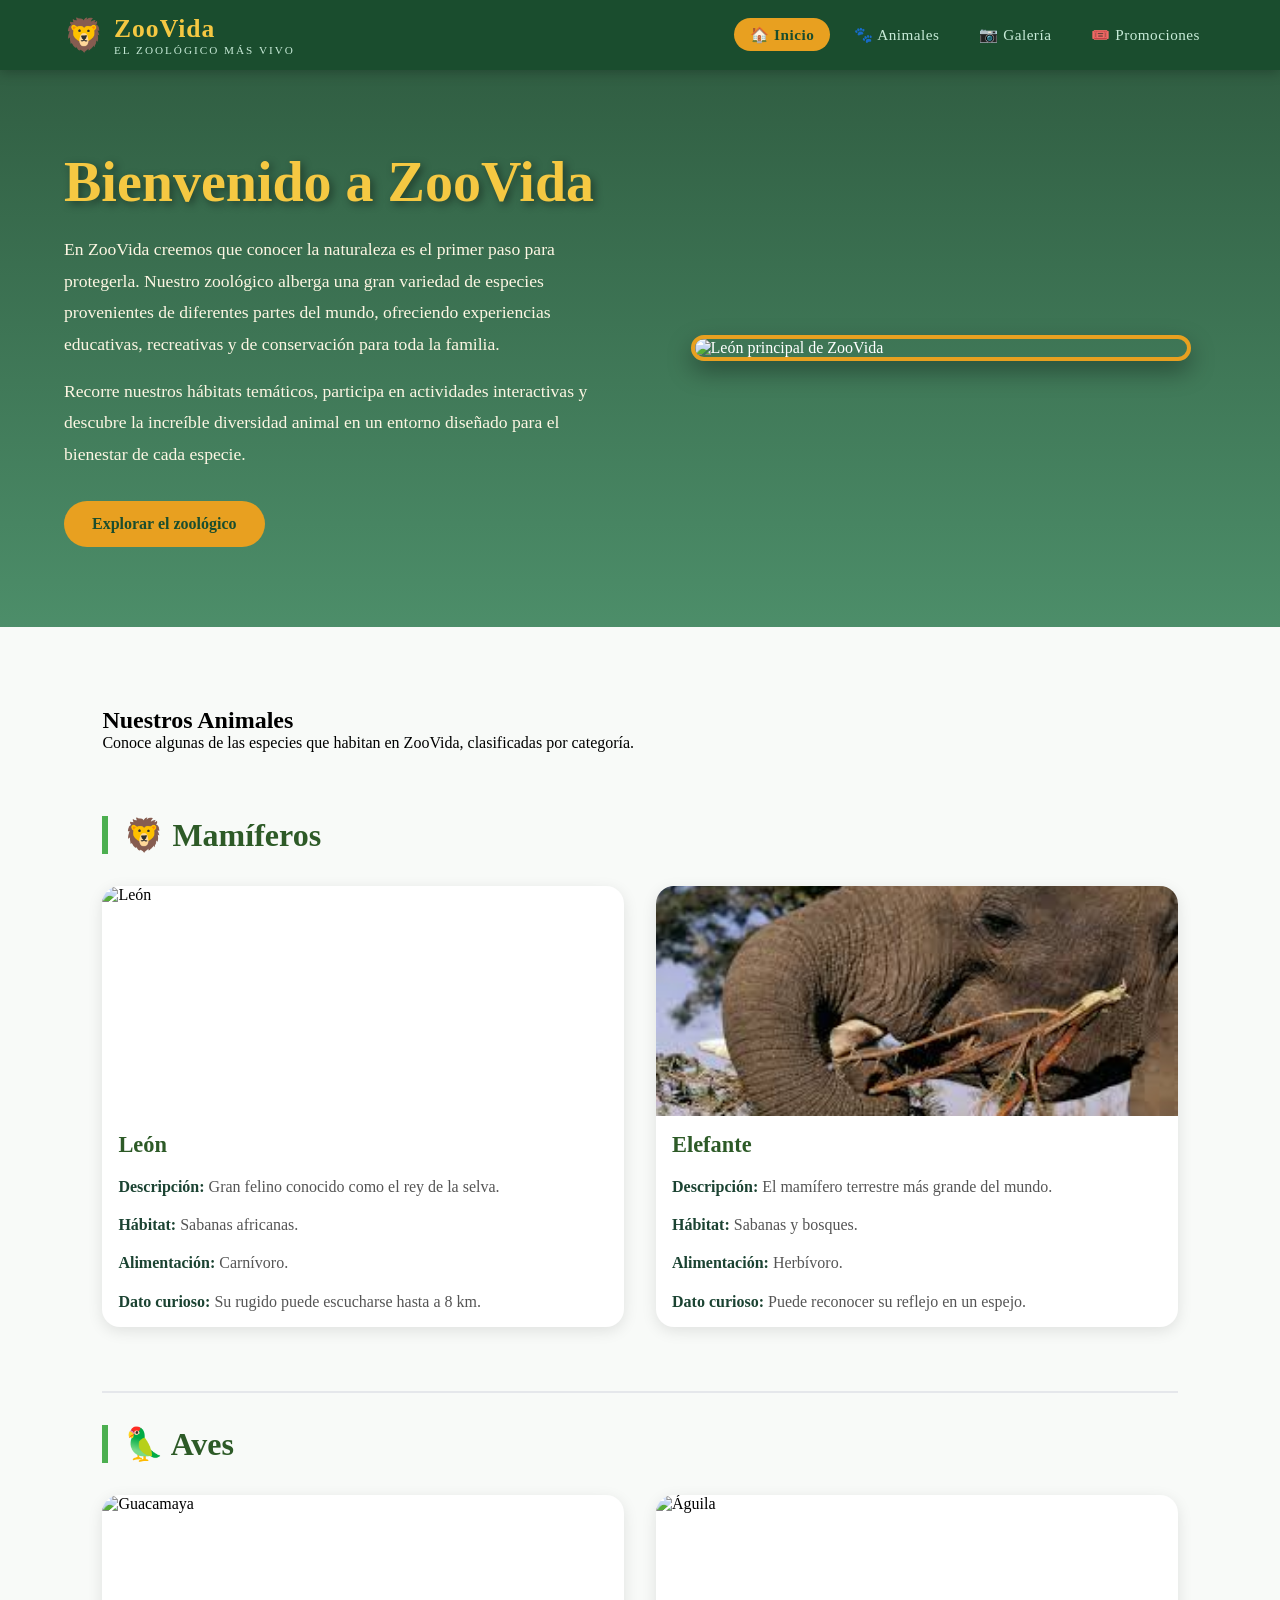
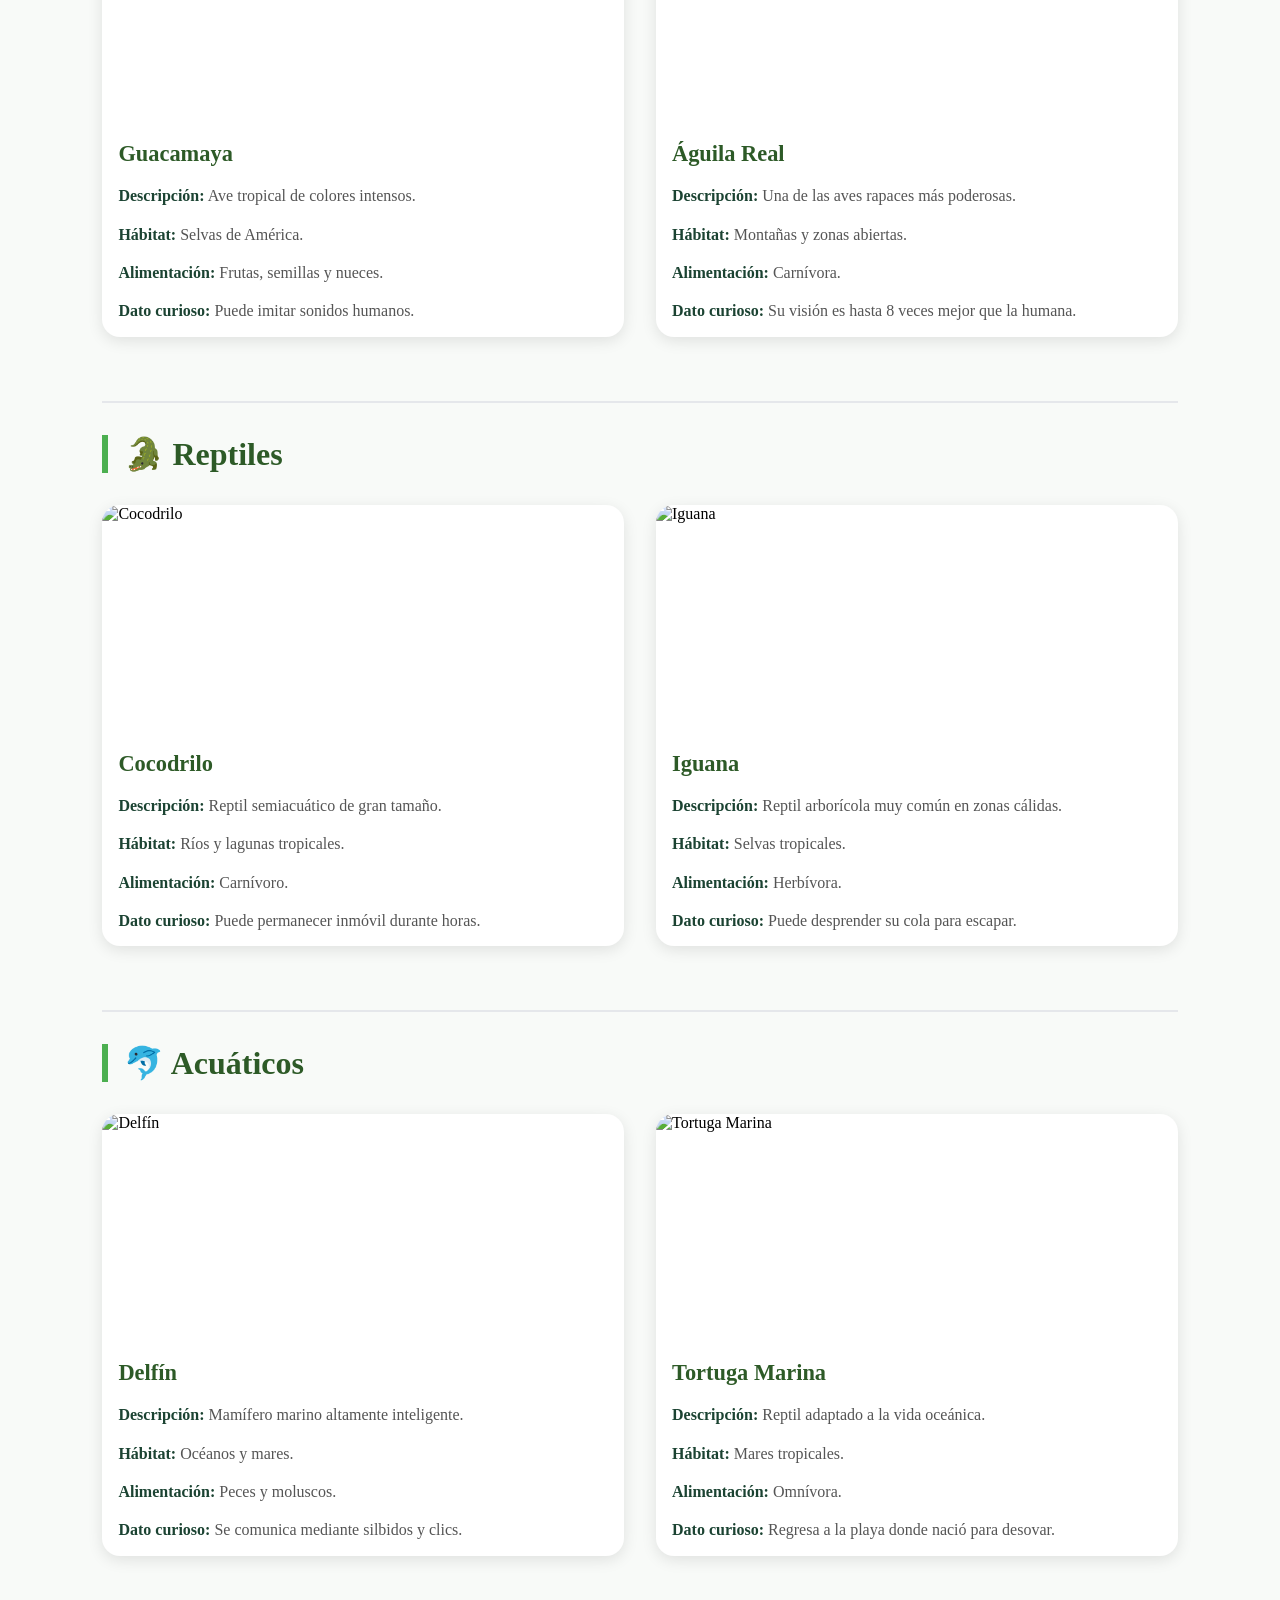
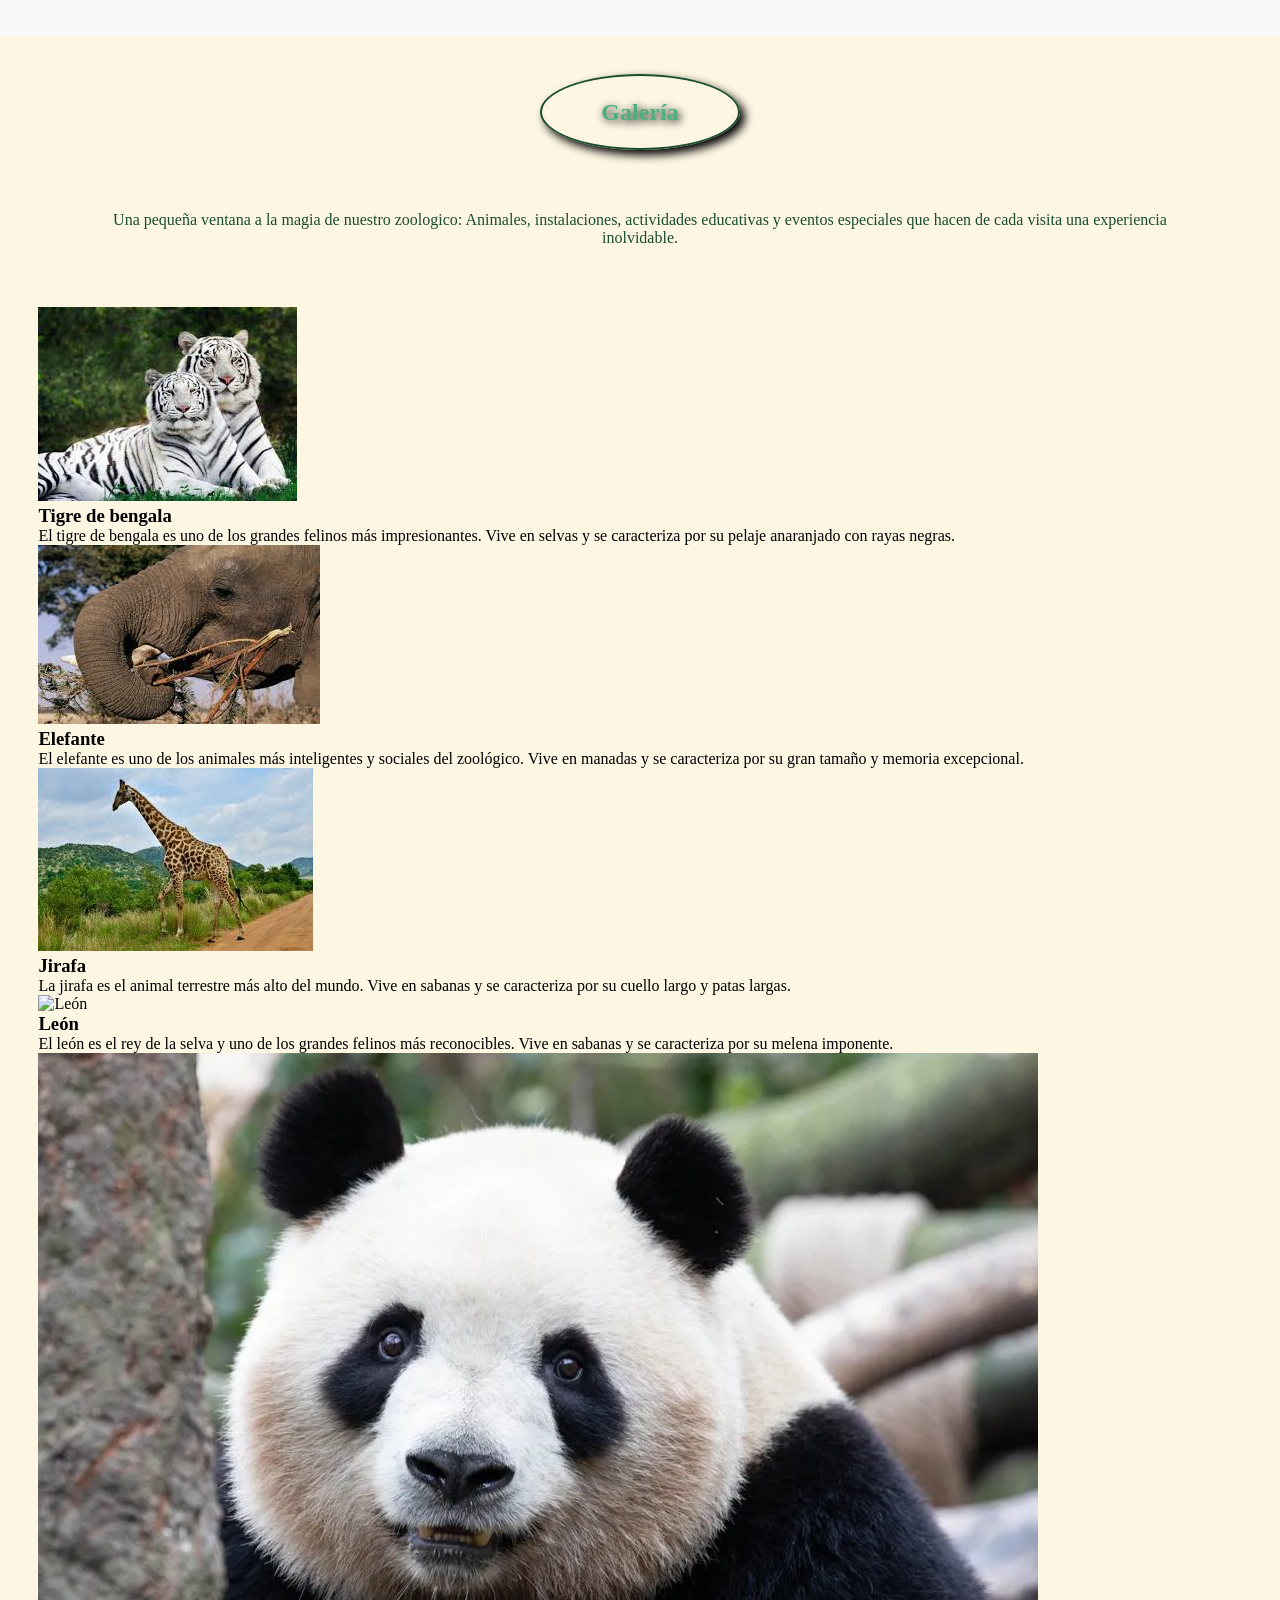
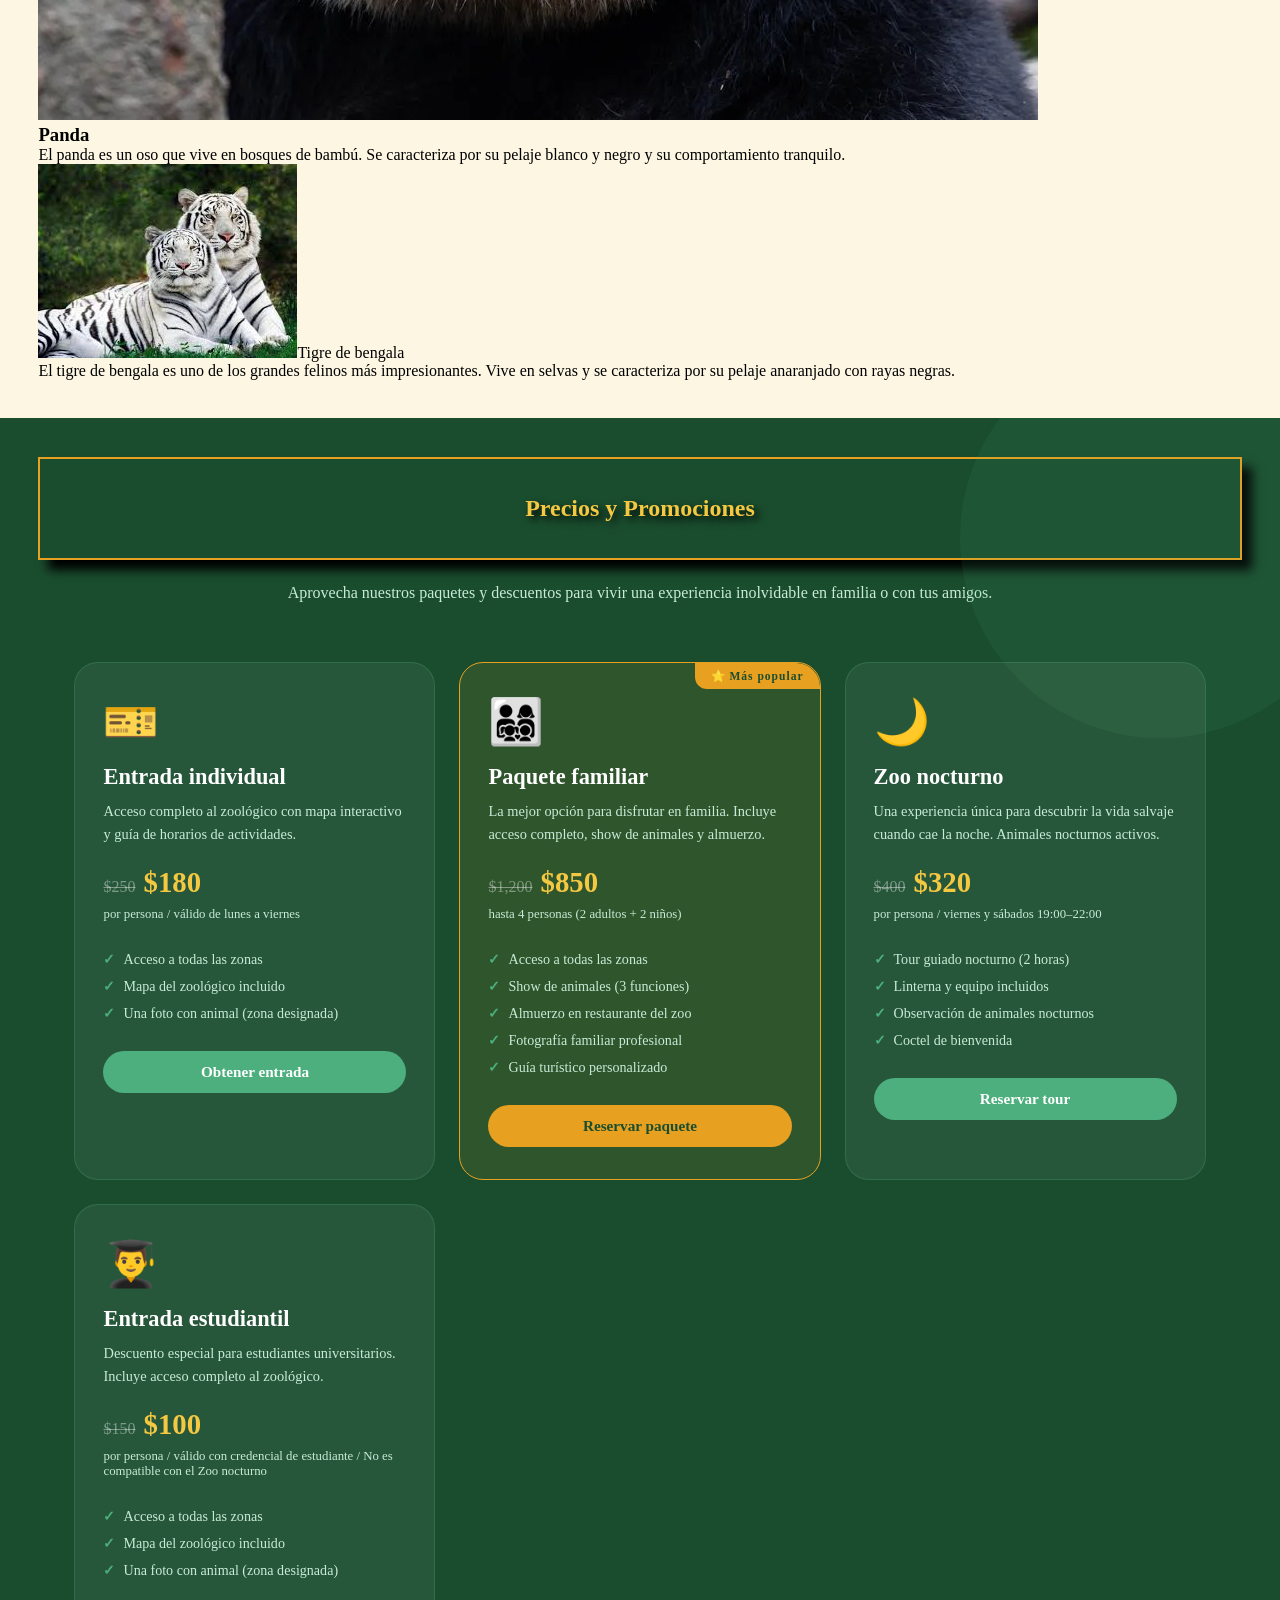
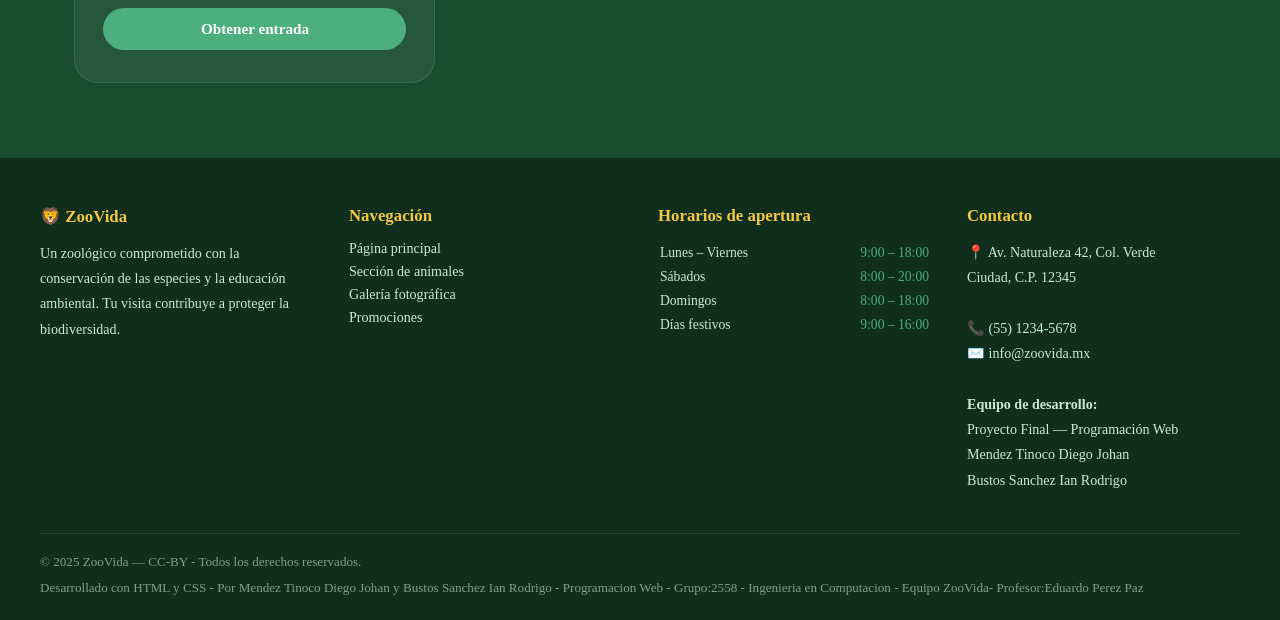
==== commit 8082b53b: "Seccion de animales v1" ====
--- a/index_proyecto_final_web.html
+++ b/index_proyecto_final_web.html
@@ -75,12 +75,135 @@
         <div class="inicio-imagen">
             <img src="imagenes_animales/leon.jpeg" alt="León principal de ZooVida">
         </div>
-
     </div>
+</section>
   <!-- =============================================
   ANIMALES
   ============================================= -->
-
+<section id="animales" aria-label="Sección de animales">
+
+  <div class="contenedor">
+
+    <div class="seccion-encabezado">
+      <h2 class="seccion-titulo">Nuestros Animales</h2>
+      <div class="linea-decorativa"></div>
+      <p class="seccion-descripcion">
+        Conoce algunas de las especies que habitan en ZooVida,
+        clasificadas por categoría.
+      </p>
+    </div>
+
+    <!-- MAMIFEROS -->
+    <section class="categoria-animal">
+      <h3>🦁 Mamíferos</h3>
+
+      <div class="animales-grid">
+
+        <article class="animal-card">
+          <img src="imagenes_animales/leon.jpeg" alt="León">
+          <h4>León</h4>
+          <p><strong>Descripción:</strong> Gran felino conocido como el rey de la selva.</p>
+          <p><strong>Hábitat:</strong> Sabanas africanas.</p>
+          <p><strong>Alimentación:</strong> Carnívoro.</p>
+          <p><strong>Dato curioso:</strong> Su rugido puede escucharse hasta a 8 km.</p>
+        </article>
+
+        <article class="animal-card">
+          <img src="imagenes_animales/Elefante_comiendo.jpeg" alt="Elefante">
+          <h4>Elefante</h4>
+          <p><strong>Descripción:</strong> El mamífero terrestre más grande del mundo.</p>
+          <p><strong>Hábitat:</strong> Sabanas y bosques.</p>
+          <p><strong>Alimentación:</strong> Herbívoro.</p>
+          <p><strong>Dato curioso:</strong> Puede reconocer su reflejo en un espejo.</p>
+        </article>
+
+      </div>
+    </section>
+
+    <!-- AVES -->
+    <section class="categoria-animal">
+      <h3>🦜 Aves</h3>
+
+      <div class="animales-grid">
+
+        <article class="animal-card">
+          <img src="imagenes_animales/guacamaya.jpg" alt="Guacamaya">
+          <h4>Guacamaya</h4>
+          <p><strong>Descripción:</strong> Ave tropical de colores intensos.</p>
+          <p><strong>Hábitat:</strong> Selvas de América.</p>
+          <p><strong>Alimentación:</strong> Frutas, semillas y nueces.</p>
+          <p><strong>Dato curioso:</strong> Puede imitar sonidos humanos.</p>
+        </article>
+
+        <article class="animal-card">
+          <img src="imagenes_animales/aguila.jpg" alt="Águila">
+          <h4>Águila Real</h4>
+          <p><strong>Descripción:</strong> Una de las aves rapaces más poderosas.</p>
+          <p><strong>Hábitat:</strong> Montañas y zonas abiertas.</p>
+          <p><strong>Alimentación:</strong> Carnívora.</p>
+          <p><strong>Dato curioso:</strong> Su visión es hasta 8 veces mejor que la humana.</p>
+        </article>
+
+      </div>
+    </section>
+
+    <!-- REPTILES -->
+    <section class="categoria-animal">
+      <h3>🐊 Reptiles</h3>
+
+      <div class="animales-grid">
+
+        <article class="animal-card">
+          <img src="imagenes_animales/cocodrilo.jpg" alt="Cocodrilo">
+          <h4>Cocodrilo</h4>
+          <p><strong>Descripción:</strong> Reptil semiacuático de gran tamaño.</p>
+          <p><strong>Hábitat:</strong> Ríos y lagunas tropicales.</p>
+          <p><strong>Alimentación:</strong> Carnívoro.</p>
+          <p><strong>Dato curioso:</strong> Puede permanecer inmóvil durante horas.</p>
+        </article>
+
+        <article class="animal-card">
+          <img src="imagenes_animales/iguana.jpg" alt="Iguana">
+          <h4>Iguana</h4>
+          <p><strong>Descripción:</strong> Reptil arborícola muy común en zonas cálidas.</p>
+          <p><strong>Hábitat:</strong> Selvas tropicales.</p>
+          <p><strong>Alimentación:</strong> Herbívora.</p>
+          <p><strong>Dato curioso:</strong> Puede desprender su cola para escapar.</p>
+        </article>
+
+      </div>
+    </section>
+
+    <!-- ACUATICOS -->
+    <section class="categoria-animal">
+      <h3>🐬 Acuáticos</h3>
+
+      <div class="animales-grid">
+
+        <article class="animal-card">
+          <img src="imagenes_animales/delfin.jpg" alt="Delfín">
+          <h4>Delfín</h4>
+          <p><strong>Descripción:</strong> Mamífero marino altamente inteligente.</p>
+          <p><strong>Hábitat:</strong> Océanos y mares.</p>
+          <p><strong>Alimentación:</strong> Peces y moluscos.</p>
+          <p><strong>Dato curioso:</strong> Se comunica mediante silbidos y clics.</p>
+        </article>
+
+        <article class="animal-card">
+          <img src="imagenes_animales/tortuga_marina.jpg" alt="Tortuga Marina">
+          <h4>Tortuga Marina</h4>
+          <p><strong>Descripción:</strong> Reptil adaptado a la vida oceánica.</p>
+          <p><strong>Hábitat:</strong> Mares tropicales.</p>
+          <p><strong>Alimentación:</strong> Omnívora.</p>
+          <p><strong>Dato curioso:</strong> Regresa a la playa donde nació para desovar.</p>
+        </article>
+
+      </div>
+    </section>
+
+  </div>
+
+</section>
   <!-- =============================================
   GALERIA
   ============================================= -->
--- a/css/estilos_proyecto_final.css
+++ b/css/estilos_proyecto_final.css
@@ -212,7 +212,70 @@
 /*=============================================
 ANIMALES
 ============================================= */
-
+#animales{
+    padding: 5rem 8%;
+    background: #f8faf8;
+}
+
+.categoria-animal{
+    margin-top: 4rem;
+}
+
+.categoria-animal h3{
+    font-size: 2rem;
+    margin-bottom: 2rem;
+    color: #2d5a27;
+    border-left: 6px solid #4caf50;
+    padding-left: 1rem;
+}
+
+.animales-grid{
+    display: grid;
+    grid-template-columns: repeat(auto-fit, minmax(280px, 1fr));
+    gap: 2rem;
+}
+
+.animal-card{
+    background: white;
+    border-radius: 18px;
+    overflow: hidden;
+    box-shadow: 0 4px 15px rgba(0,0,0,.1);
+    transition: transform .3s ease,
+                box-shadow .3s ease;
+}
+
+.animal-card:hover{
+    transform: translateY(-8px);
+    box-shadow: 0 10px 25px rgba(0,0,0,.15);
+}
+
+.animal-card img{
+    width: 100%;
+    height: 230px;
+    object-fit: cover;
+    display: block;
+}
+
+.animal-card h4{
+    font-size: 1.4rem;
+    color: #2d5a27;
+    margin: 1rem;
+}
+
+.animal-card p{
+    margin: .8rem 1rem;
+    line-height: 1.6;
+    color: #555;
+}
+
+.animal-card strong{
+    color: #1b4332;
+}
+
+.categoria-animal + .categoria-animal{
+    padding-top: 2rem;
+    border-top: 2px solid #e5e7eb;
+}
 /*=============================================
 GALERIA
 ============================================= */
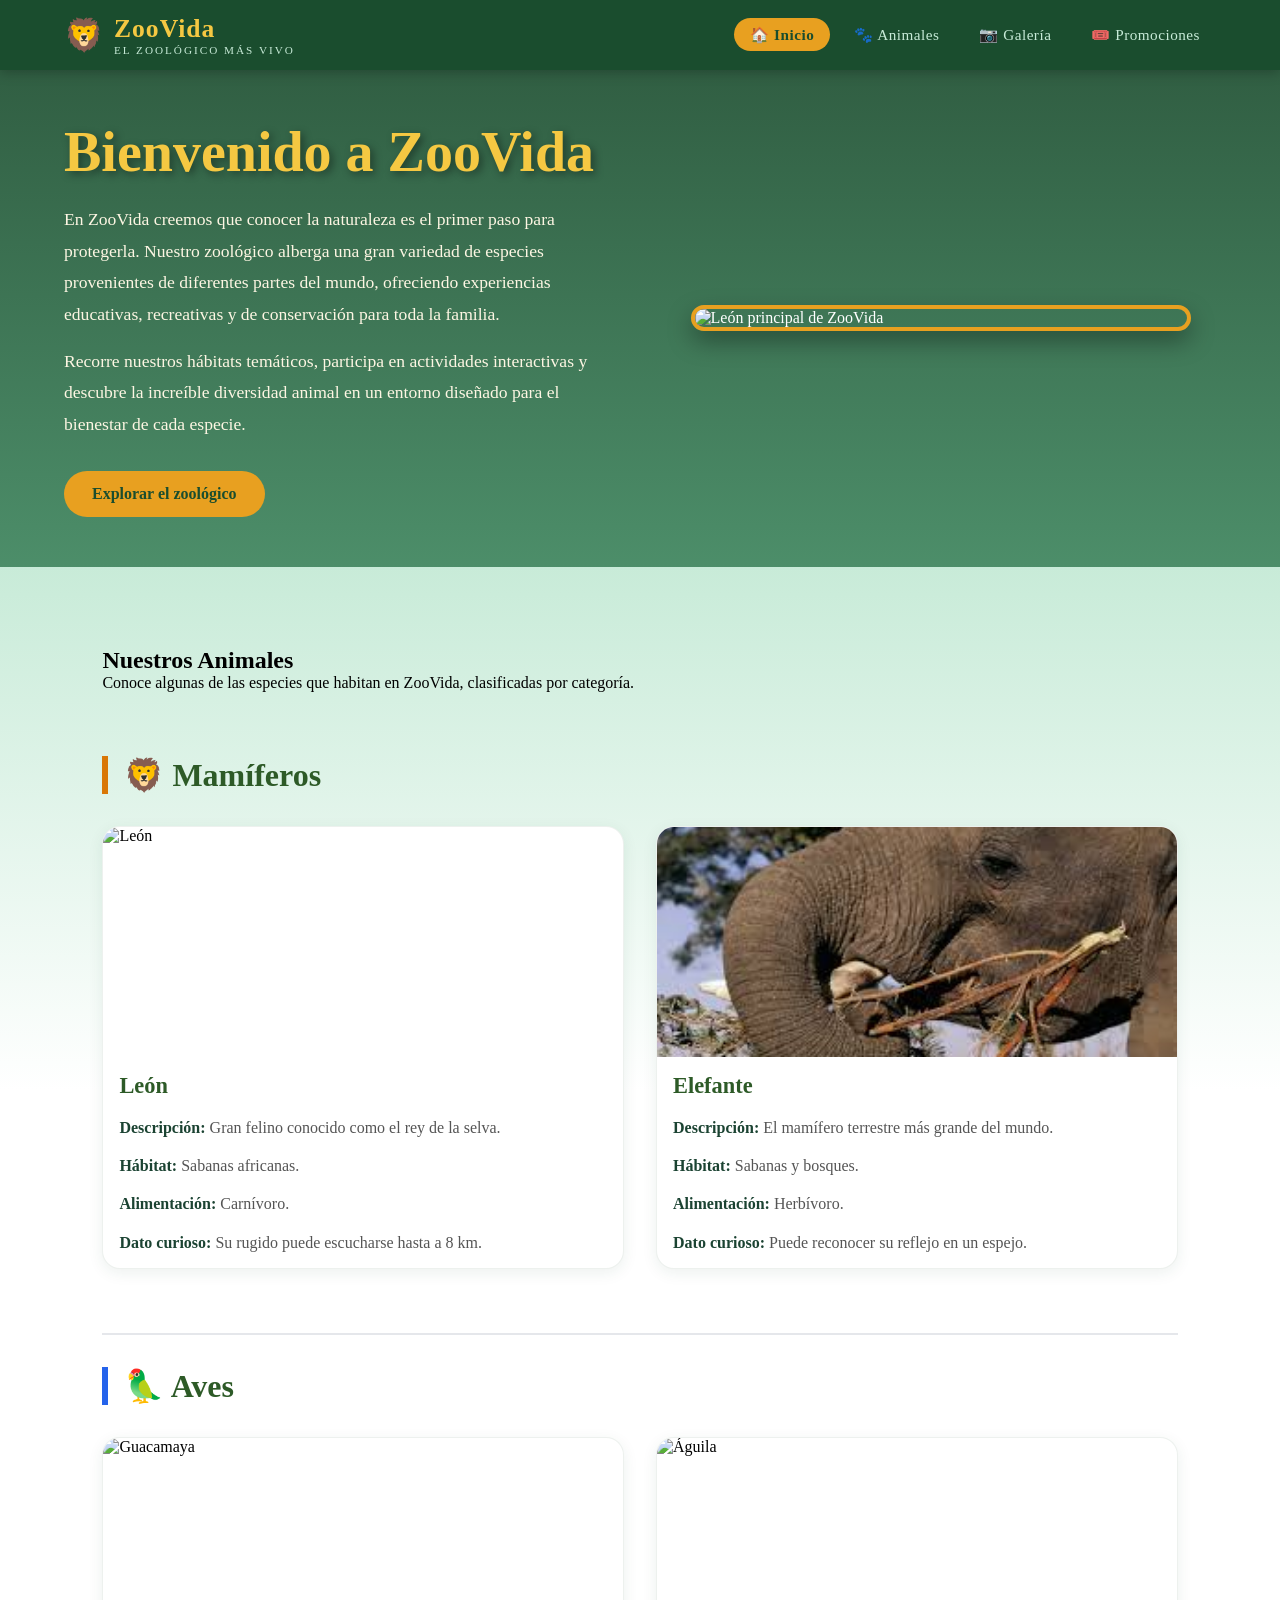
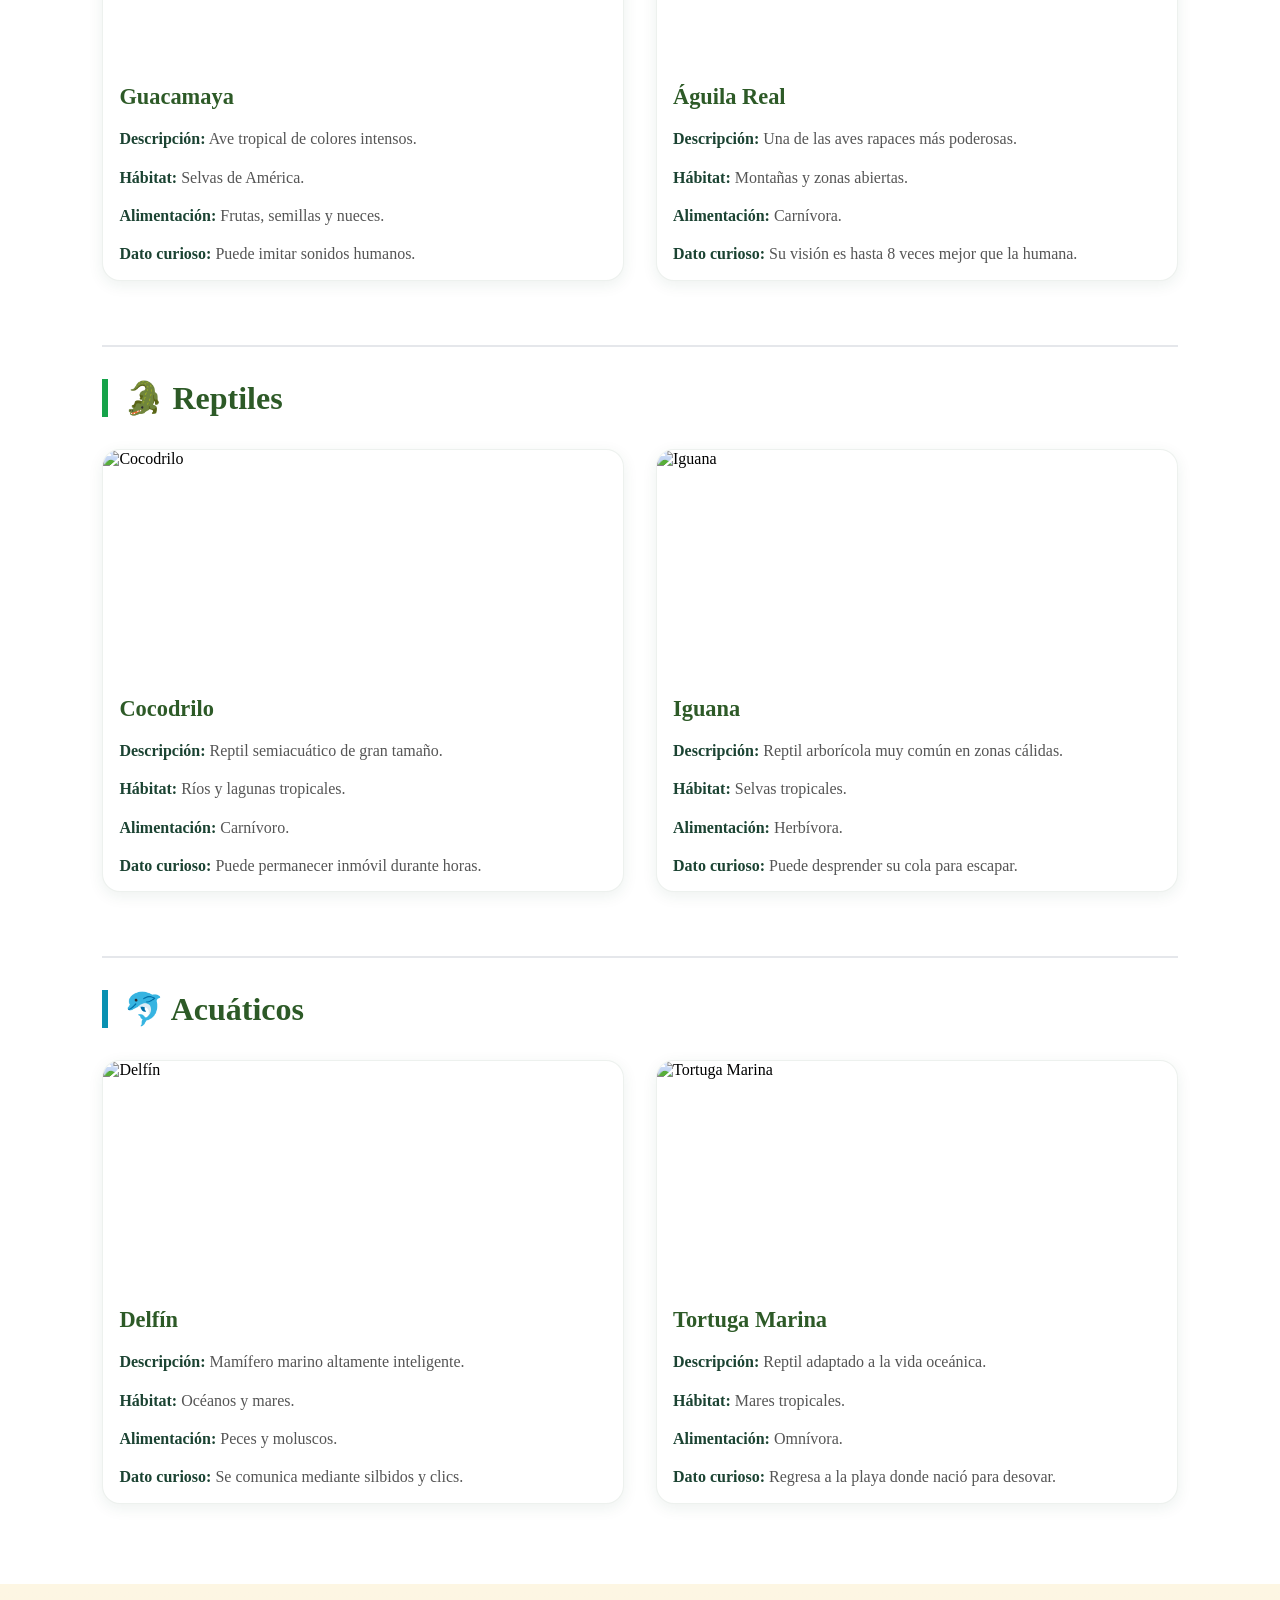
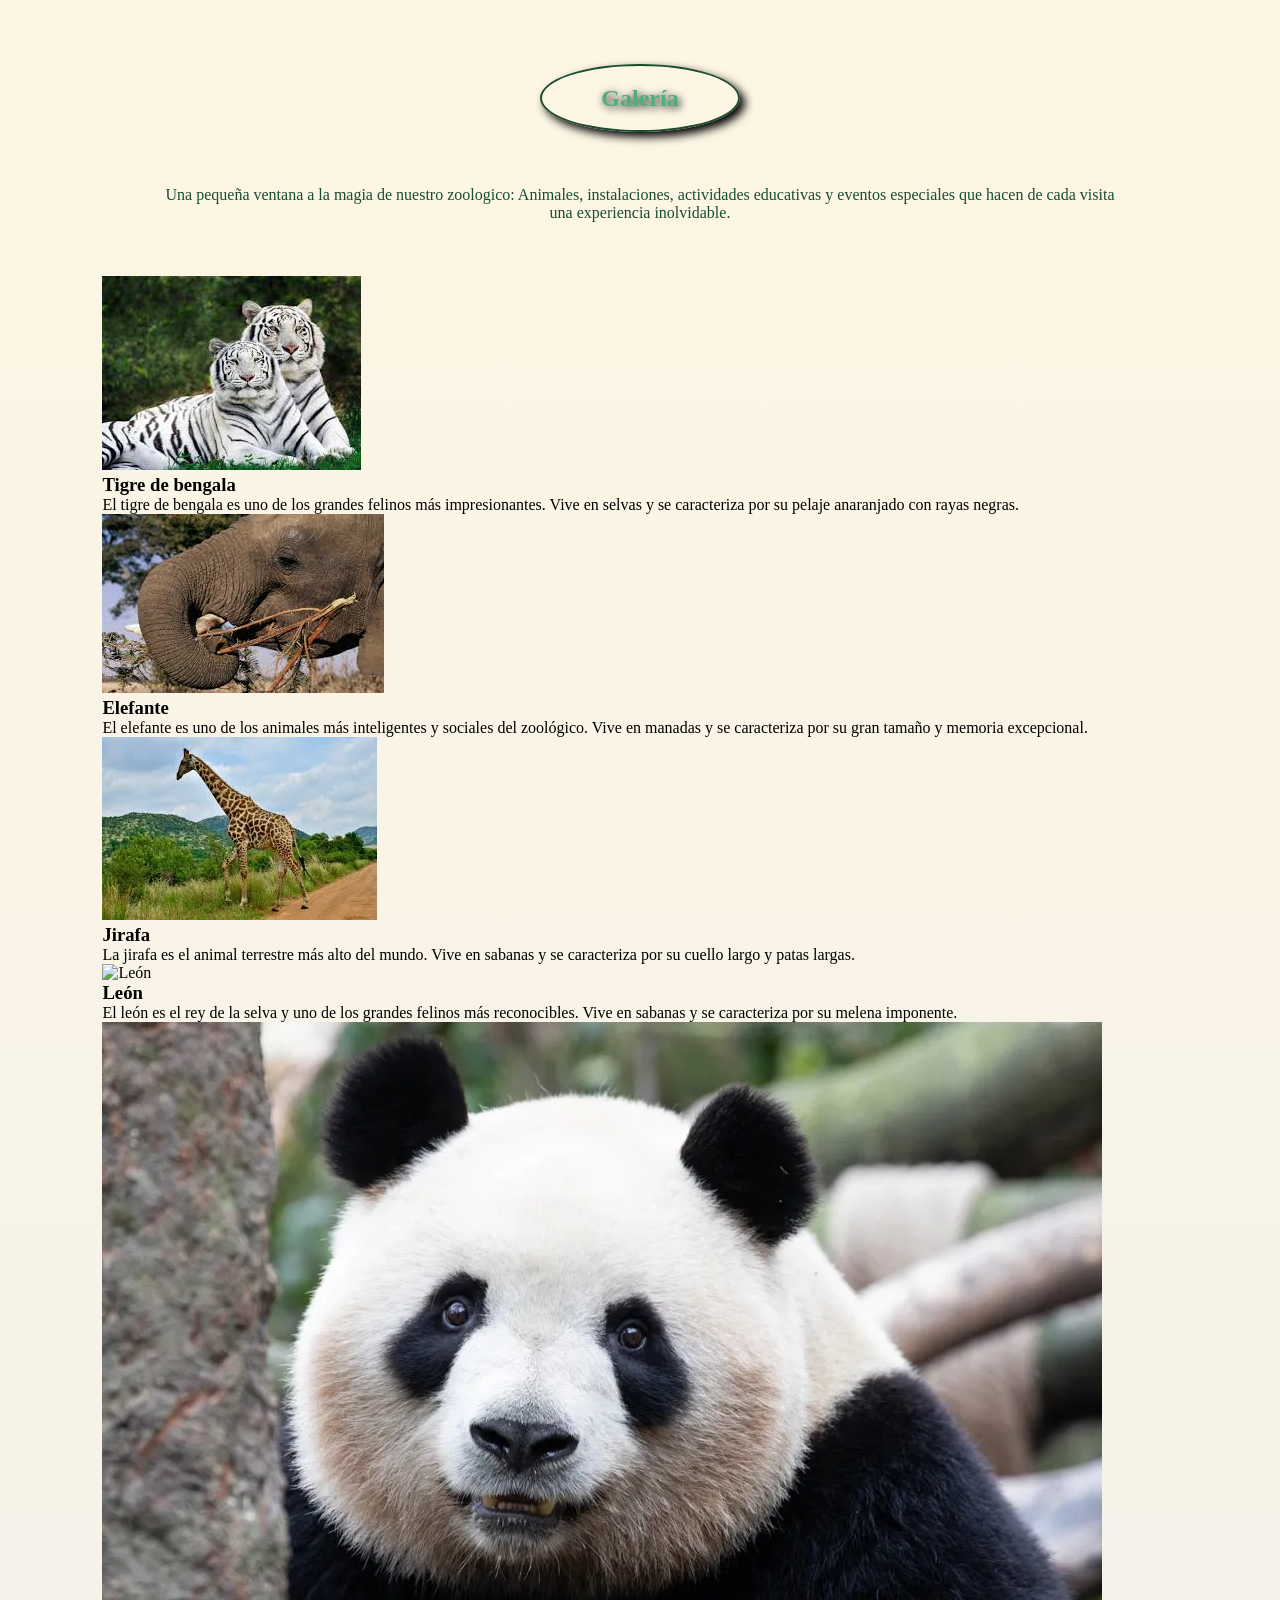
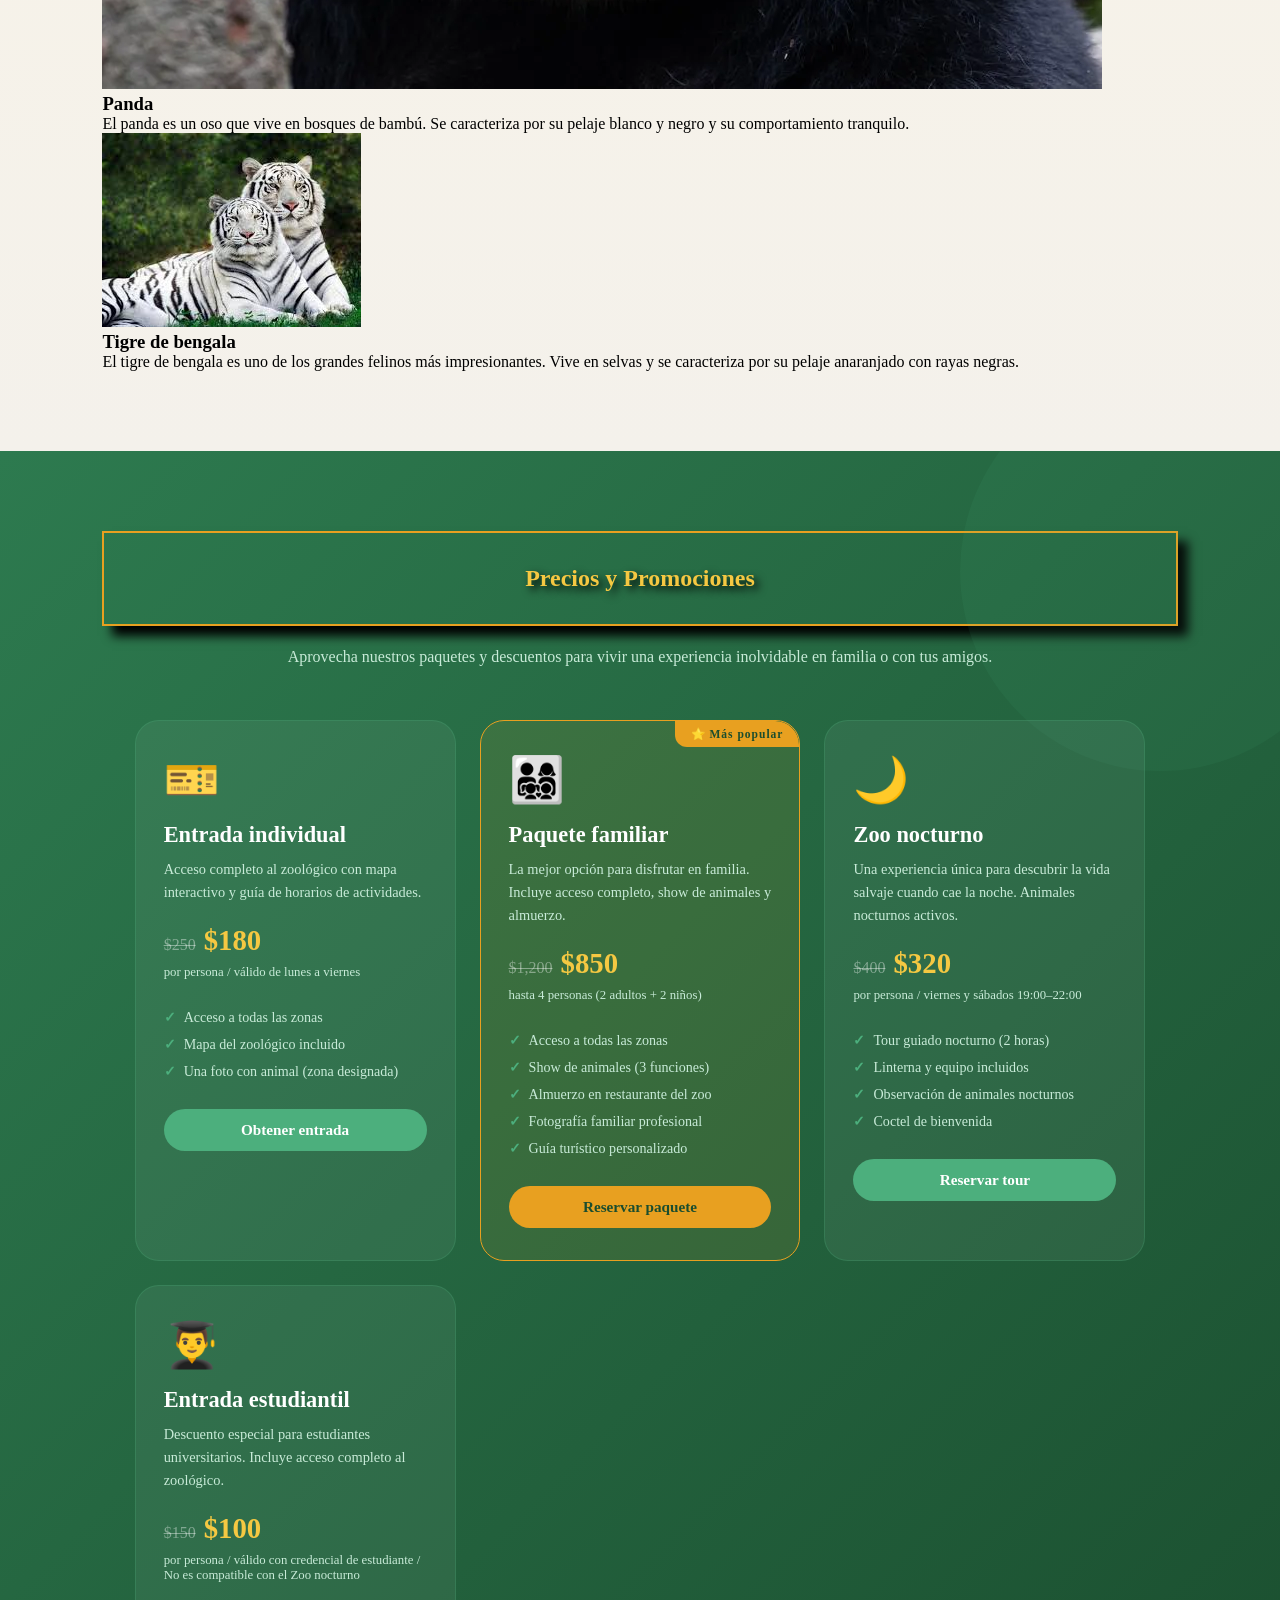
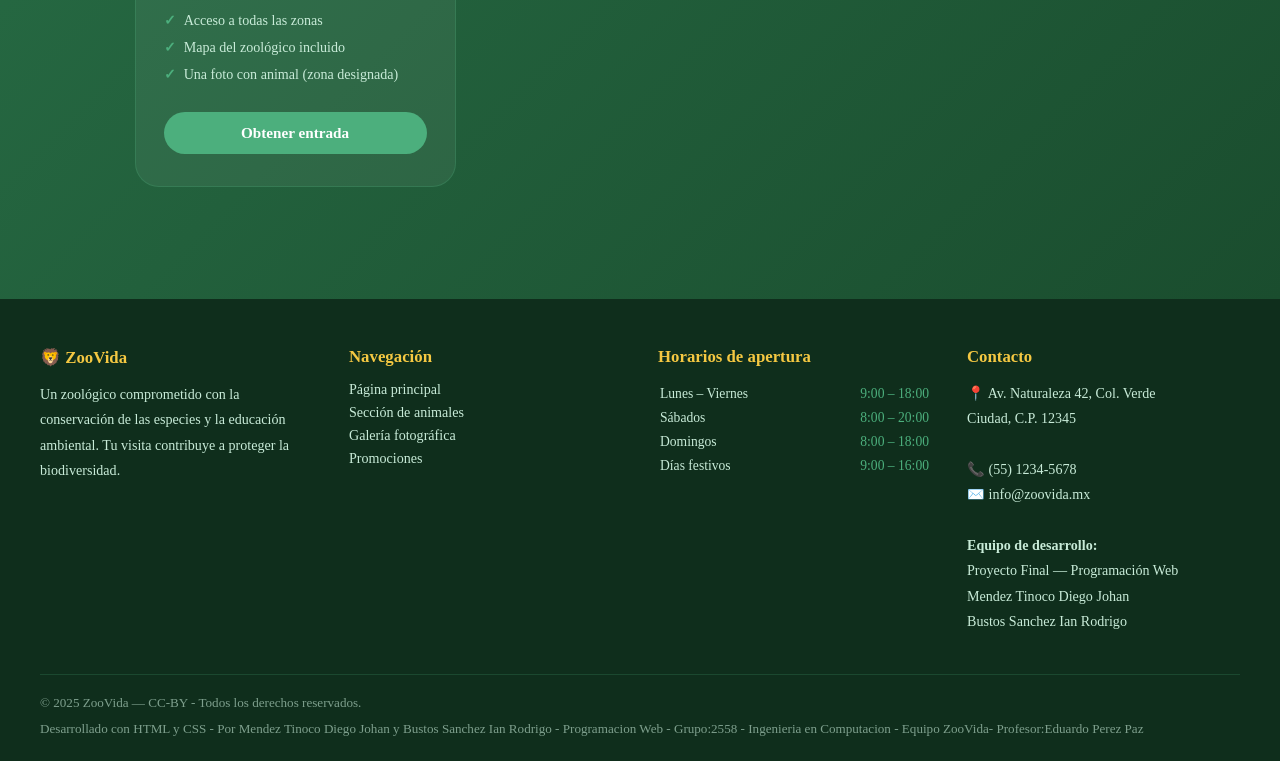
==== commit b030c4bd: "arreglos" ====
--- a/index_proyecto_final_web.html
+++ b/index_proyecto_final_web.html
@@ -94,12 +94,12 @@
     </div>
 
     <!-- MAMIFEROS -->
-    <section class="categoria-animal">
+    <section class="categoria-animal mamiferos">
       <h3>🦁 Mamíferos</h3>
 
       <div class="animales-grid">
 
-        <article class="animal-card">
+        <article class="animal-tarjeta">
           <img src="imagenes_animales/leon.jpeg" alt="León">
           <h4>León</h4>
           <p><strong>Descripción:</strong> Gran felino conocido como el rey de la selva.</p>
@@ -108,7 +108,7 @@
           <p><strong>Dato curioso:</strong> Su rugido puede escucharse hasta a 8 km.</p>
         </article>
 
-        <article class="animal-card">
+        <article class="animal-tarjeta">
           <img src="imagenes_animales/Elefante_comiendo.jpeg" alt="Elefante">
           <h4>Elefante</h4>
           <p><strong>Descripción:</strong> El mamífero terrestre más grande del mundo.</p>
@@ -121,12 +121,12 @@
     </section>
 
     <!-- AVES -->
-    <section class="categoria-animal">
+    <section class="categoria-animal aves">
       <h3>🦜 Aves</h3>
 
       <div class="animales-grid">
 
-        <article class="animal-card">
+        <article class="animal-tarjeta">
           <img src="imagenes_animales/guacamaya.jpg" alt="Guacamaya">
           <h4>Guacamaya</h4>
           <p><strong>Descripción:</strong> Ave tropical de colores intensos.</p>
@@ -135,7 +135,7 @@
           <p><strong>Dato curioso:</strong> Puede imitar sonidos humanos.</p>
         </article>
 
-        <article class="animal-card">
+        <article class="animal-tarjeta">
           <img src="imagenes_animales/aguila.jpg" alt="Águila">
           <h4>Águila Real</h4>
           <p><strong>Descripción:</strong> Una de las aves rapaces más poderosas.</p>
@@ -148,12 +148,12 @@
     </section>
 
     <!-- REPTILES -->
-    <section class="categoria-animal">
+    <section class="categoria-animal reptiles">
       <h3>🐊 Reptiles</h3>
 
       <div class="animales-grid">
 
-        <article class="animal-card">
+        <article class="animal-tarjeta">
           <img src="imagenes_animales/cocodrilo.jpg" alt="Cocodrilo">
           <h4>Cocodrilo</h4>
           <p><strong>Descripción:</strong> Reptil semiacuático de gran tamaño.</p>
@@ -162,7 +162,7 @@
           <p><strong>Dato curioso:</strong> Puede permanecer inmóvil durante horas.</p>
         </article>
 
-        <article class="animal-card">
+        <article class="animal-tarjeta">
           <img src="imagenes_animales/iguana.jpg" alt="Iguana">
           <h4>Iguana</h4>
           <p><strong>Descripción:</strong> Reptil arborícola muy común en zonas cálidas.</p>
@@ -175,12 +175,12 @@
     </section>
 
     <!-- ACUATICOS -->
-    <section class="categoria-animal">
+    <section class="categoria-animal acuaticos">
       <h3>🐬 Acuáticos</h3>
 
       <div class="animales-grid">
 
-        <article class="animal-card">
+        <article class="animal-tarjeta">
           <img src="imagenes_animales/delfin.jpg" alt="Delfín">
           <h4>Delfín</h4>
           <p><strong>Descripción:</strong> Mamífero marino altamente inteligente.</p>
@@ -189,7 +189,7 @@
           <p><strong>Dato curioso:</strong> Se comunica mediante silbidos y clics.</p>
         </article>
 
-        <article class="animal-card">
+        <article class="animal-tarjeta">
           <img src="imagenes_animales/tortuga_marina.jpg" alt="Tortuga Marina">
           <h4>Tortuga Marina</h4>
           <p><strong>Descripción:</strong> Reptil adaptado a la vida oceánica.</p>
@@ -249,7 +249,7 @@
         <p class="carrusel-descripcion">El panda es un oso que vive en bosques de bambú. Se caracteriza por su pelaje blanco y negro y su comportamiento tranquilo.</p>
       </article>
         <article class=" tarjeta-carrusel">
-        <img src="imagenes_animales/tigre_bengala_tropical.jpeg" alt="Tigre de bengala "
+        <img src="imagenes_animales/tigre_bengala_tropical.jpeg" alt="Tigre de bengala ">
         <h3 class="carrusel-titulo">Tigre de bengala</h3>
         <p class="carrusel-descripcion">El tigre de bengala es uno de los grandes felinos más impresionantes. Vive en selvas y se caracteriza por su pelaje anaranjado con rayas negras.</p>
       </article>
--- a/css/estilos_proyecto_final.css
+++ b/css/estilos_proyecto_final.css
@@ -135,7 +135,7 @@
         rgba(26, 77, 46, 0.9),
         rgba(45, 122, 79, 0.85)
     );
-    padding: 80px 5%;
+    padding: 50px 5%;
     color: var(--blanco);
 }
 
@@ -213,8 +213,13 @@
 ANIMALES
 ============================================= */
 #animales{
-    padding: 5rem 8%;
-    background: #f8faf8;
+padding: 5rem 8%;
+    background: linear-gradient(
+        to bottom,
+        var(--verde-suave) 0%,
+        var(--blanco) 20%,
+        var(--blanco) 100%
+    );
 }
 
 .categoria-animal{
@@ -228,47 +233,61 @@
     border-left: 6px solid #4caf50;
     padding-left: 1rem;
 }
-
+.mamiferos h3{
+    border-color:#d97706;
+}
+
+.aves h3{
+    border-color:#2563eb;
+}
+
+.reptiles h3{
+    border-color:#16a34a;
+}
+
+.acuaticos h3{
+    border-color:#0891b2;
+}
 .animales-grid{
     display: grid;
     grid-template-columns: repeat(auto-fit, minmax(280px, 1fr));
     gap: 2rem;
 }
 
-.animal-card{
-    background: white;
+.animal-tarjeta{
+    background: var(--blanco);
+    border: 1px solid rgba(26,77,46,.08);
     border-radius: 18px;
     overflow: hidden;
-    box-shadow: 0 4px 15px rgba(0,0,0,.1);
-    transition: transform .3s ease,
-                box-shadow .3s ease;
-}
-
-.animal-card:hover{
+    box-shadow: 0 4px 15px rgba(26,77,46,.08);
+    transition: .35s ease;
+}
+
+.animal-tarjeta:hover{
     transform: translateY(-8px);
     box-shadow: 0 10px 25px rgba(0,0,0,.15);
 }
 
-.animal-card img{
+.animal-tarjeta img{
     width: 100%;
     height: 230px;
     object-fit: cover;
     display: block;
 }
 
-.animal-card h4{
+.animal-tarjeta h4{
     font-size: 1.4rem;
     color: #2d5a27;
     margin: 1rem;
 }
 
-.animal-card p{
+.animal-tarjeta p{
     margin: .8rem 1rem;
     line-height: 1.6;
     color: #555;
 }
 
-.animal-card strong{
+.animal-tarjeta strong{
     color: #1b4332;
 }
 
@@ -280,8 +299,9 @@
 GALERIA
 ============================================= */
     #galeria {
-      background-color: var(--crema);
-      padding: 3%;
+       background: linear-gradient(to bottom, var(--crema), var(--gris-suave)
+    );
+    padding: 5rem 8%
     }
 
     #galeria .seccion-titulo {
@@ -310,11 +330,15 @@
 PROMOCIONES
 ============================================= */
     #promociones {
-      background-color: var(--verde-oscuro);
-      position: relative;
-      overflow: hidden;
-      padding: 3%;
-    }
+     background: linear-gradient(
+        135deg,
+        var(--verde-medio),
+        var(--verde-oscuro)
+    );
+    position: relative;
+    overflow: hidden;
+    padding: 5rem 8%;
+}
 
     /* Patrón decorativo de fondo en promociones */
     #promociones::before {
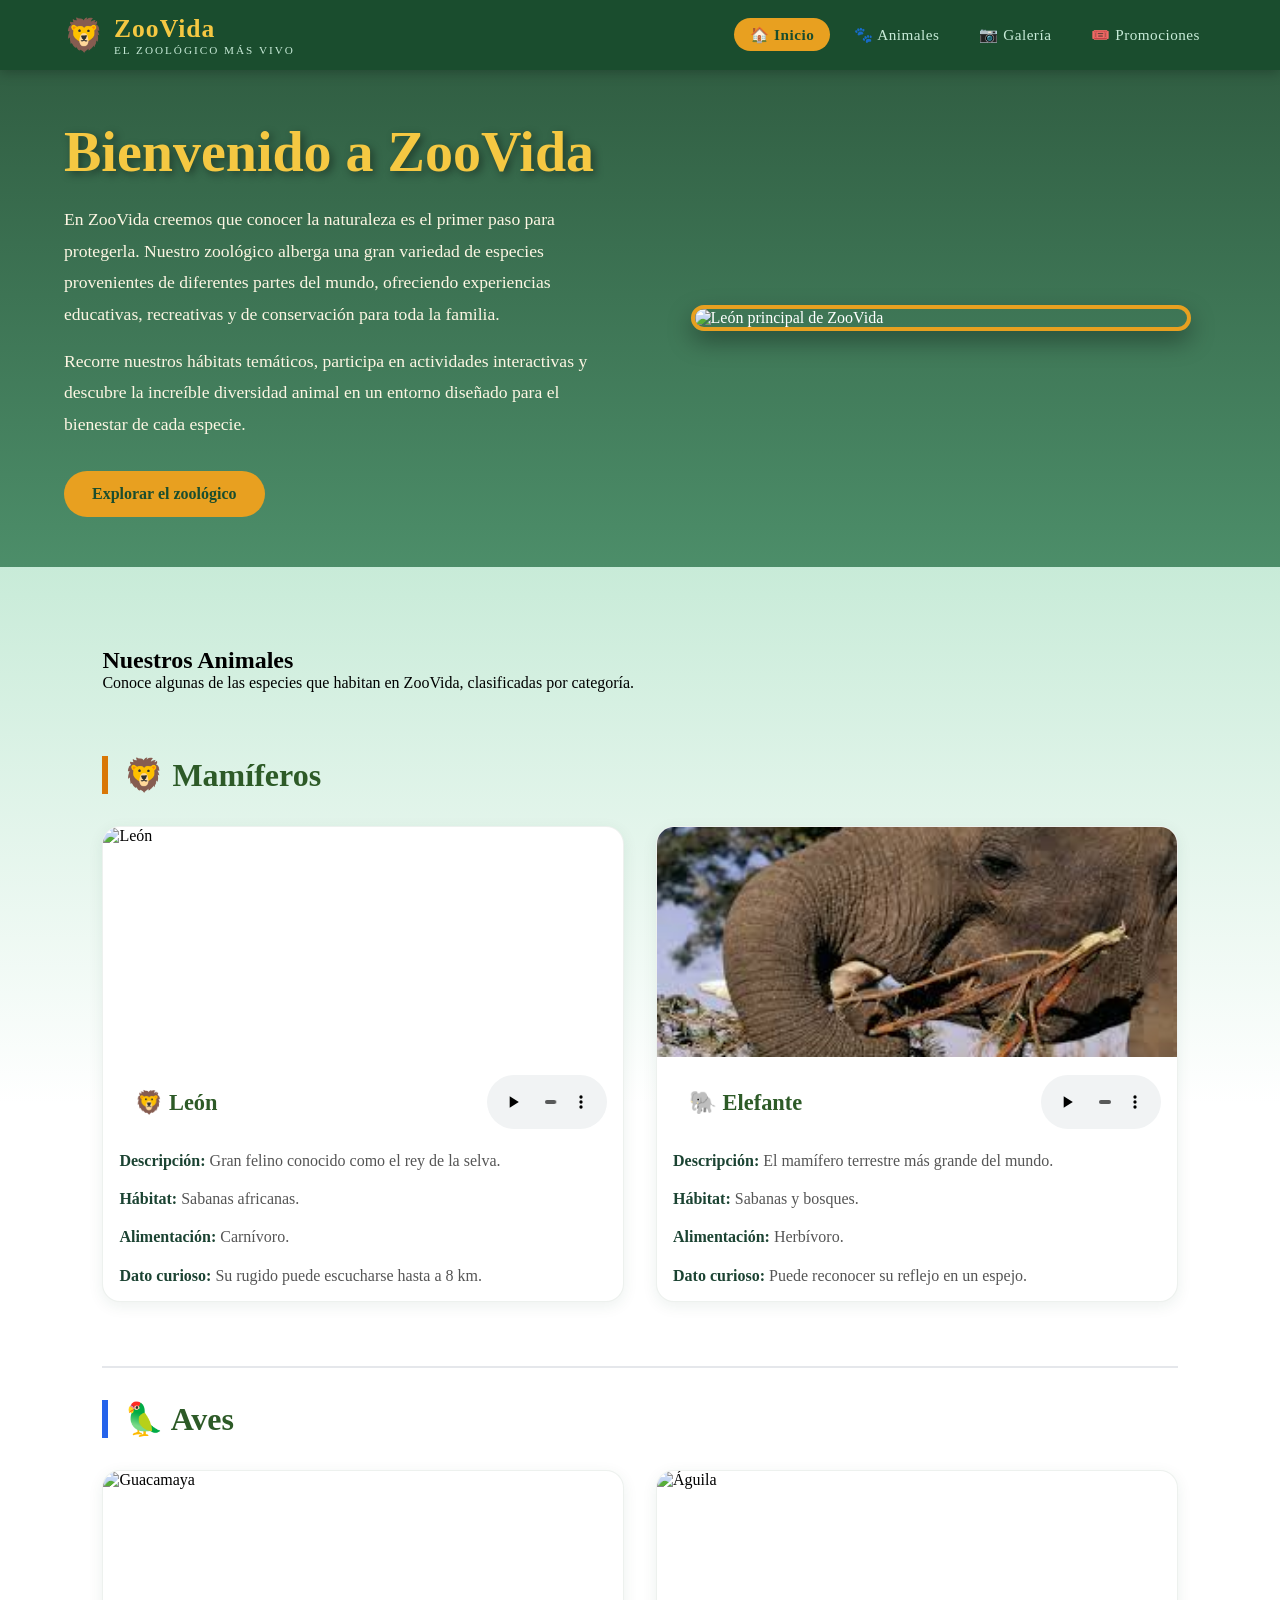
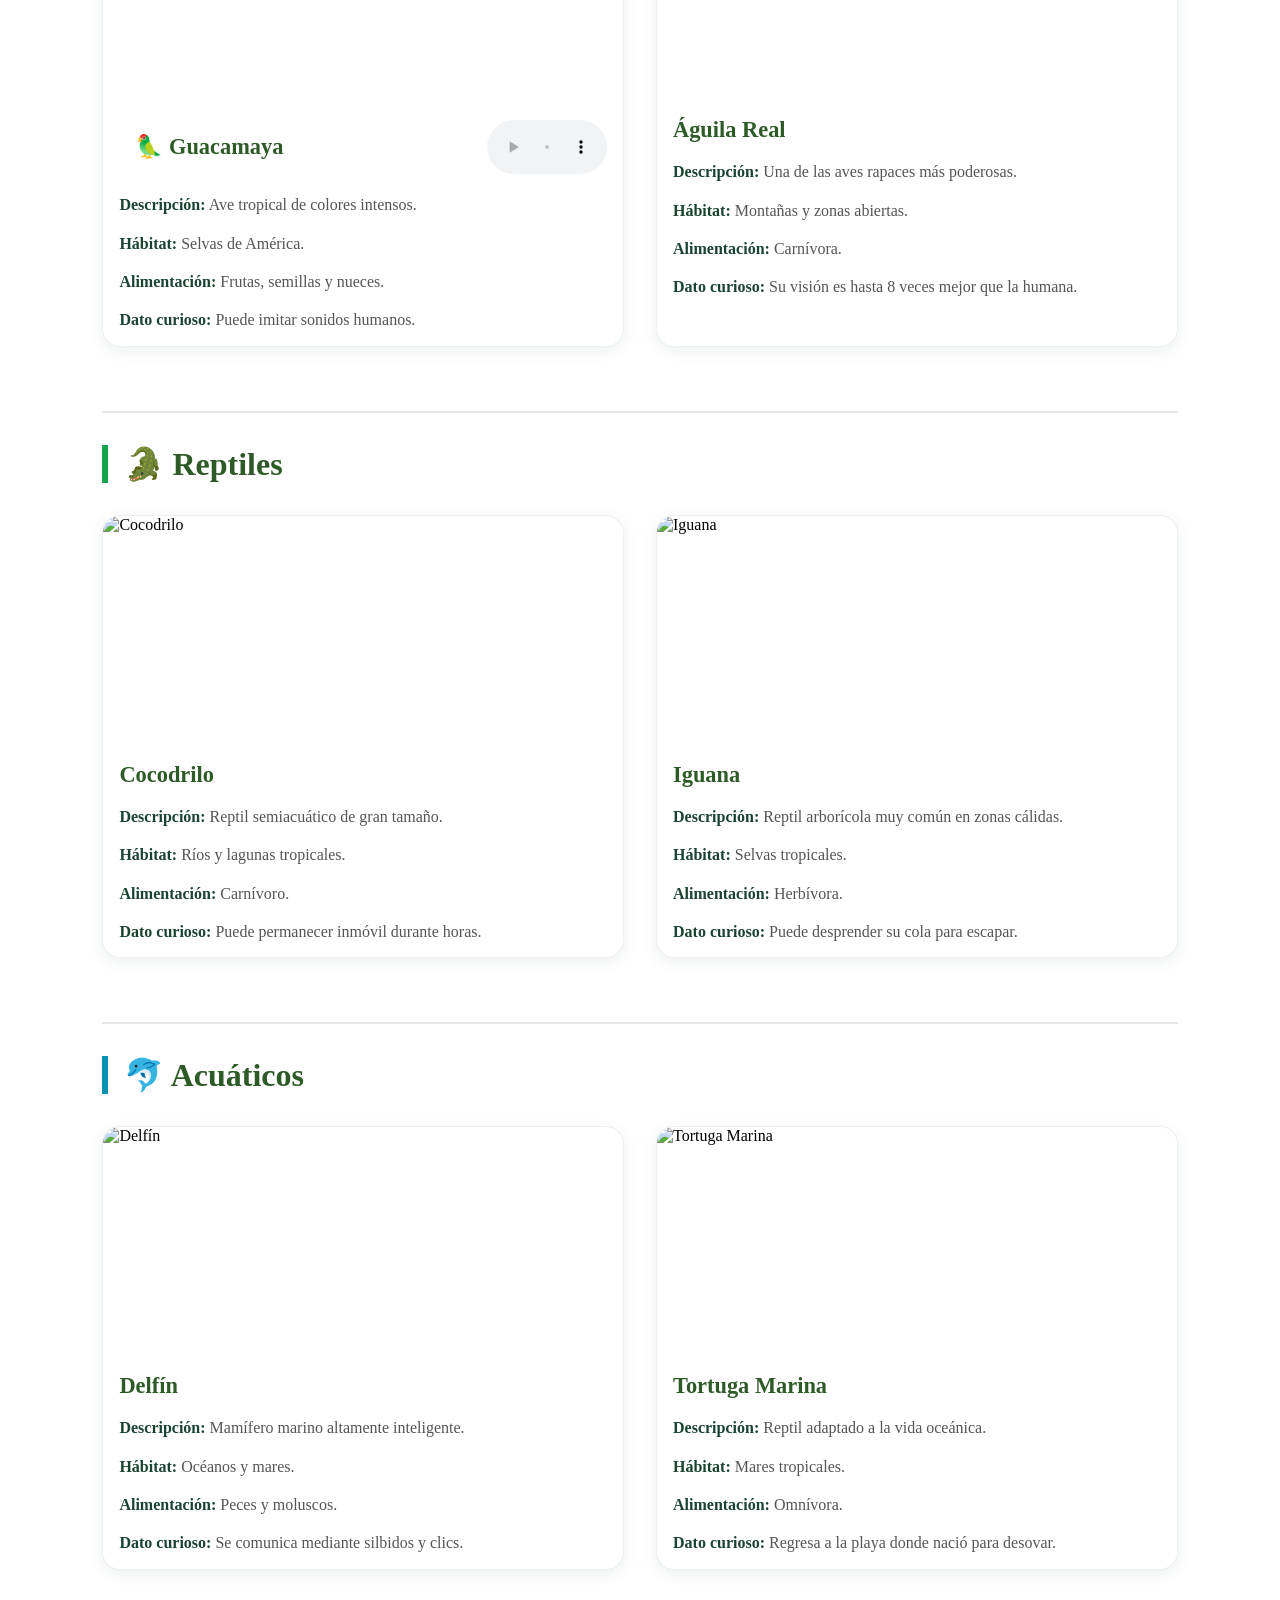
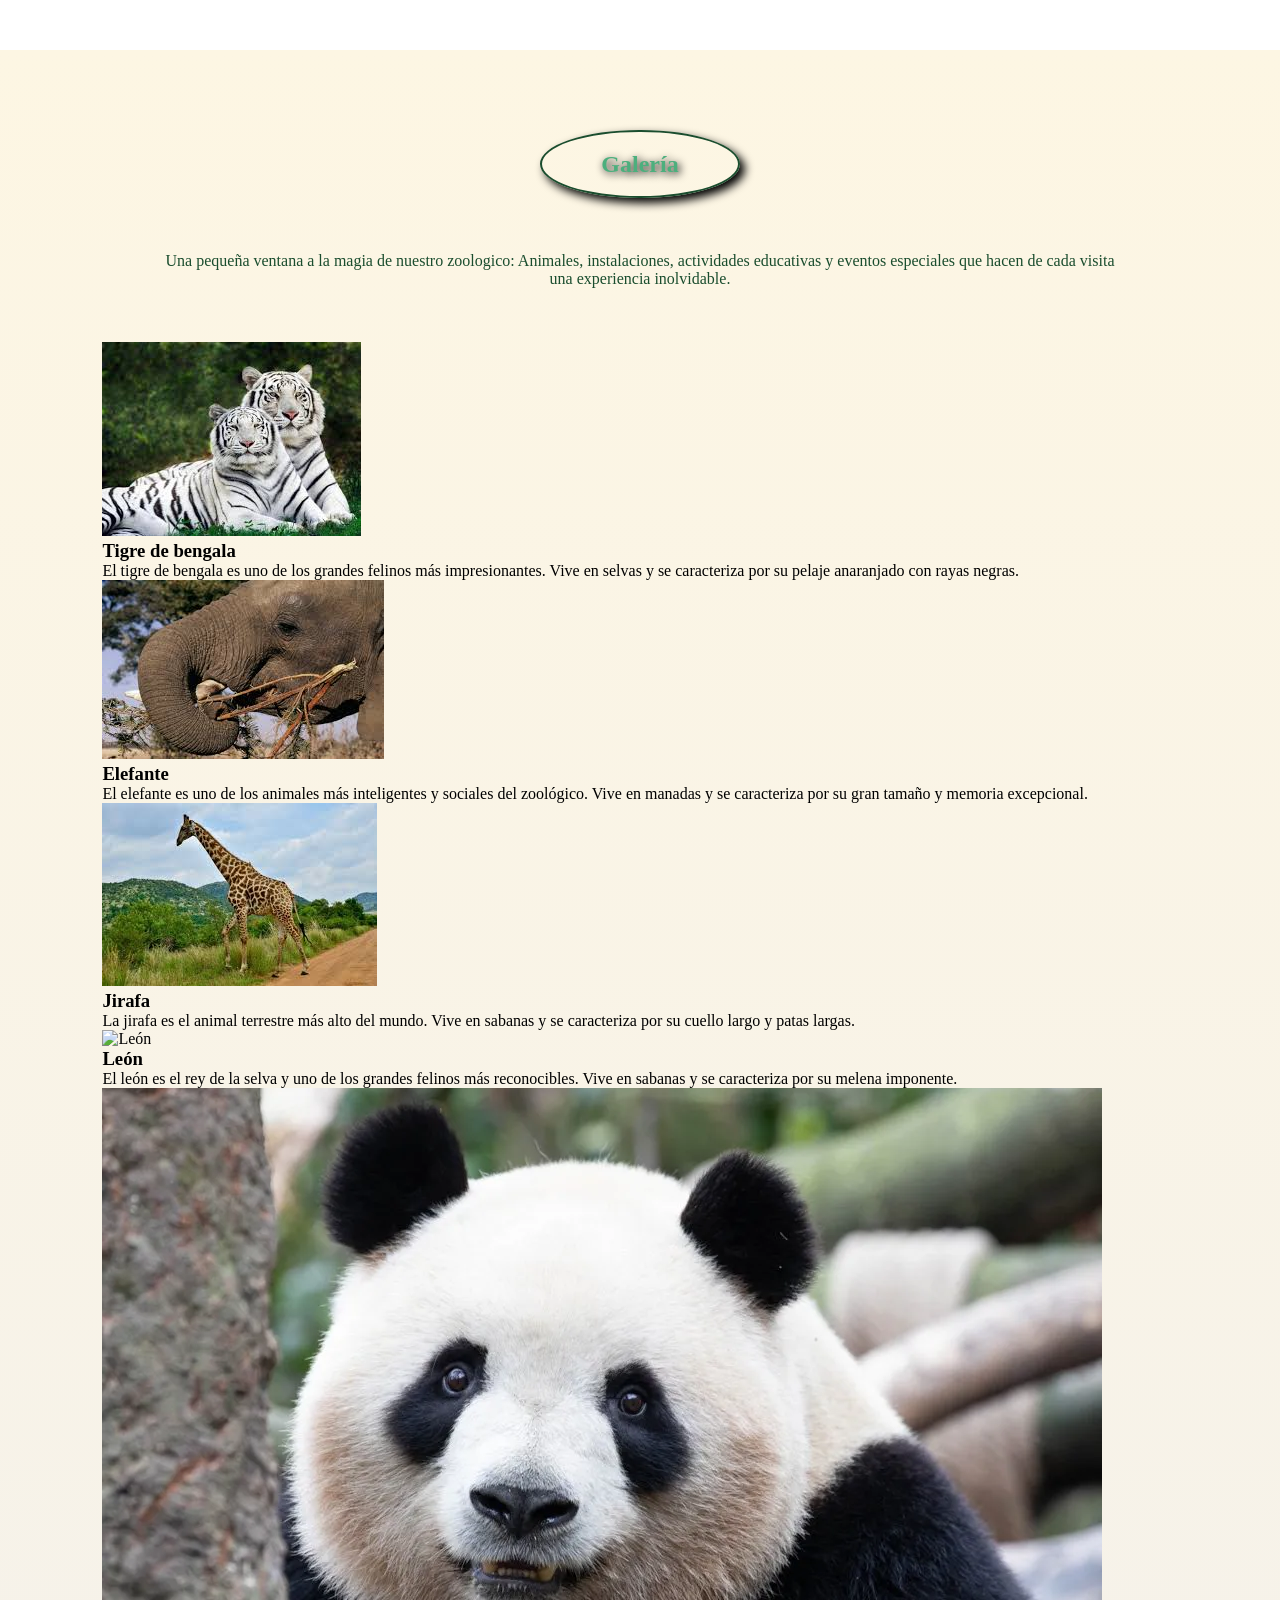
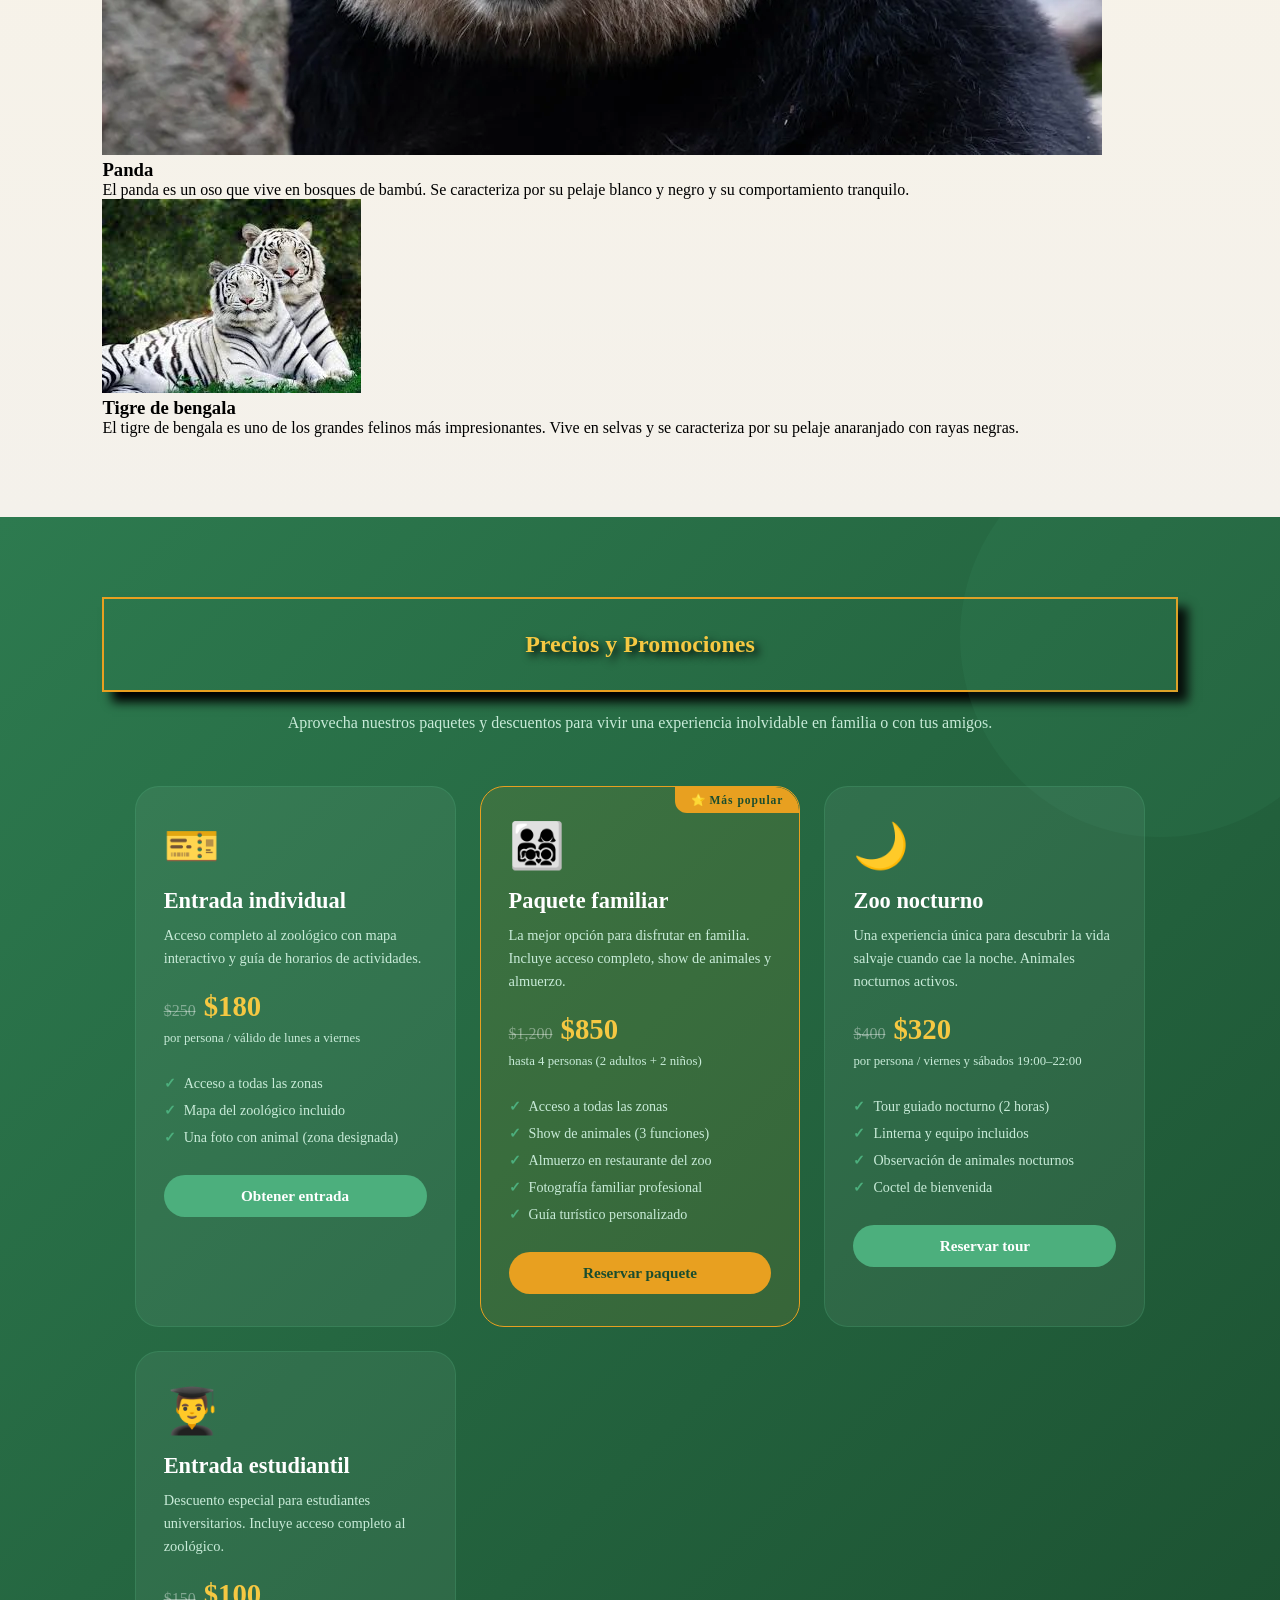
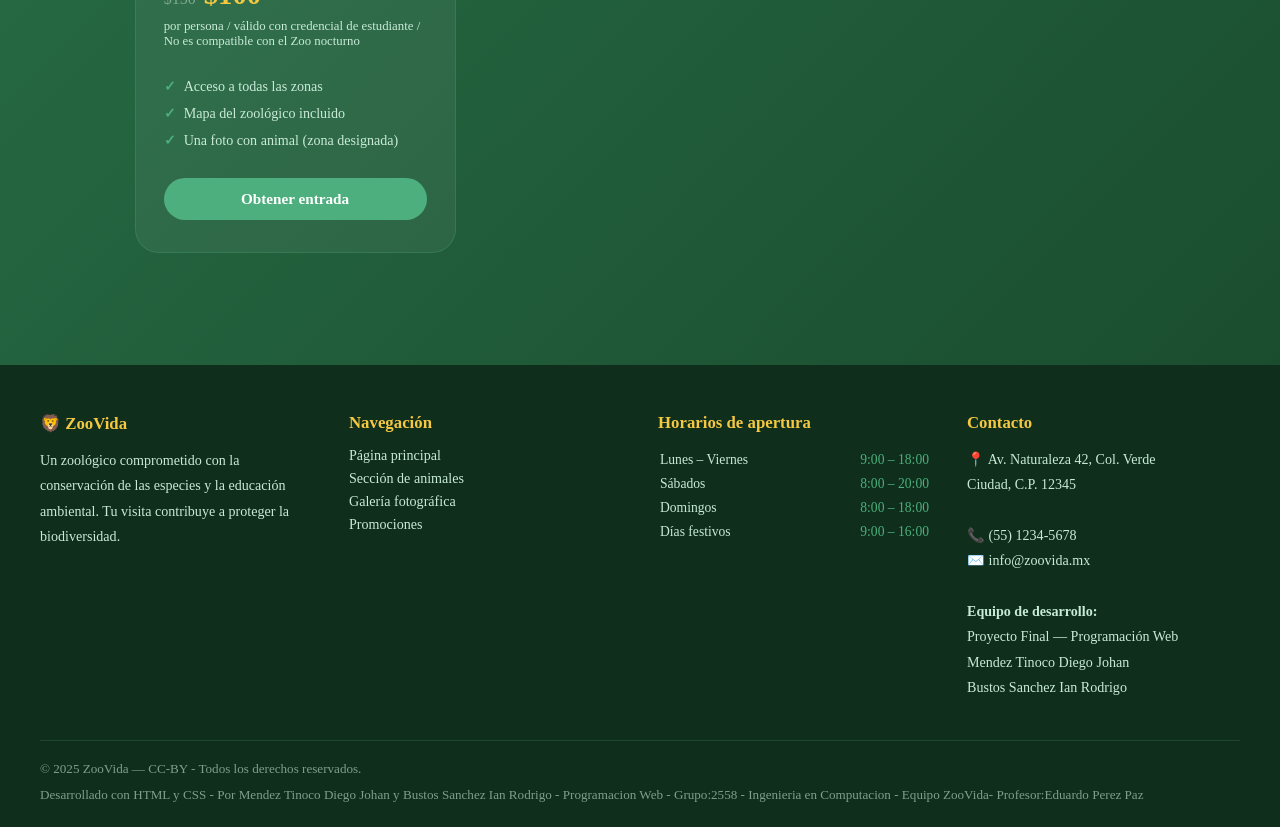
==== commit d2dd23d6: "media" ====
--- a/index_proyecto_final_web.html
+++ b/index_proyecto_final_web.html
@@ -96,12 +96,15 @@
     <!-- MAMIFEROS -->
     <section class="categoria-animal mamiferos">
       <h3>🦁 Mamíferos</h3>
-
       <div class="animales-grid">
-
         <article class="animal-tarjeta">
           <img src="imagenes_animales/leon.jpeg" alt="León">
-          <h4>León</h4>
+          <div class="animal-encabezado">
+          <h4>🦁 León</h4>
+          <audio controls>
+          <source src="media/leon.mp3" type="audio/mpeg">
+          </audio>
+          </div>
           <p><strong>Descripción:</strong> Gran felino conocido como el rey de la selva.</p>
           <p><strong>Hábitat:</strong> Sabanas africanas.</p>
           <p><strong>Alimentación:</strong> Carnívoro.</p>
@@ -110,7 +113,12 @@
 
         <article class="animal-tarjeta">
           <img src="imagenes_animales/Elefante_comiendo.jpeg" alt="Elefante">
-          <h4>Elefante</h4>
+          <div class="animal-encabezado">
+          <h4>🐘 Elefante</h4>
+          <audio controls>
+          <source src="media/elefante.mp3" type="audio/mpeg">
+          </audio>
+          </div>
           <p><strong>Descripción:</strong> El mamífero terrestre más grande del mundo.</p>
           <p><strong>Hábitat:</strong> Sabanas y bosques.</p>
           <p><strong>Alimentación:</strong> Herbívoro.</p>
@@ -128,7 +136,12 @@
 
         <article class="animal-tarjeta">
           <img src="imagenes_animales/guacamaya.jpg" alt="Guacamaya">
-          <h4>Guacamaya</h4>
+          <div class="animal-encabezado">
+          <h4>🦜 Guacamaya</h4>
+          <audio controls>
+          <source src="media/guacamaya.mp3" type="audio/mpeg">
+          </audio>
+          </div>
           <p><strong>Descripción:</strong> Ave tropical de colores intensos.</p>
           <p><strong>Hábitat:</strong> Selvas de América.</p>
           <p><strong>Alimentación:</strong> Frutas, semillas y nueces.</p>
--- a/css/estilos_proyecto_final.css
+++ b/css/estilos_proyecto_final.css
@@ -236,7 +236,21 @@
 .mamiferos h3{
     border-color:#d97706;
 }
-
+.animal-encabezado{
+    display: flex;
+    align-items: center;
+    justify-content: space-between;
+    gap: 1rem;
+    margin: 1rem;
+}
+
+.animal-encabezado h4{
+    margin: 0;
+}
+
+.animal-encabezado audio{
+    width: 120px;
+}
 .aves h3{
     border-color:#2563eb;
 }
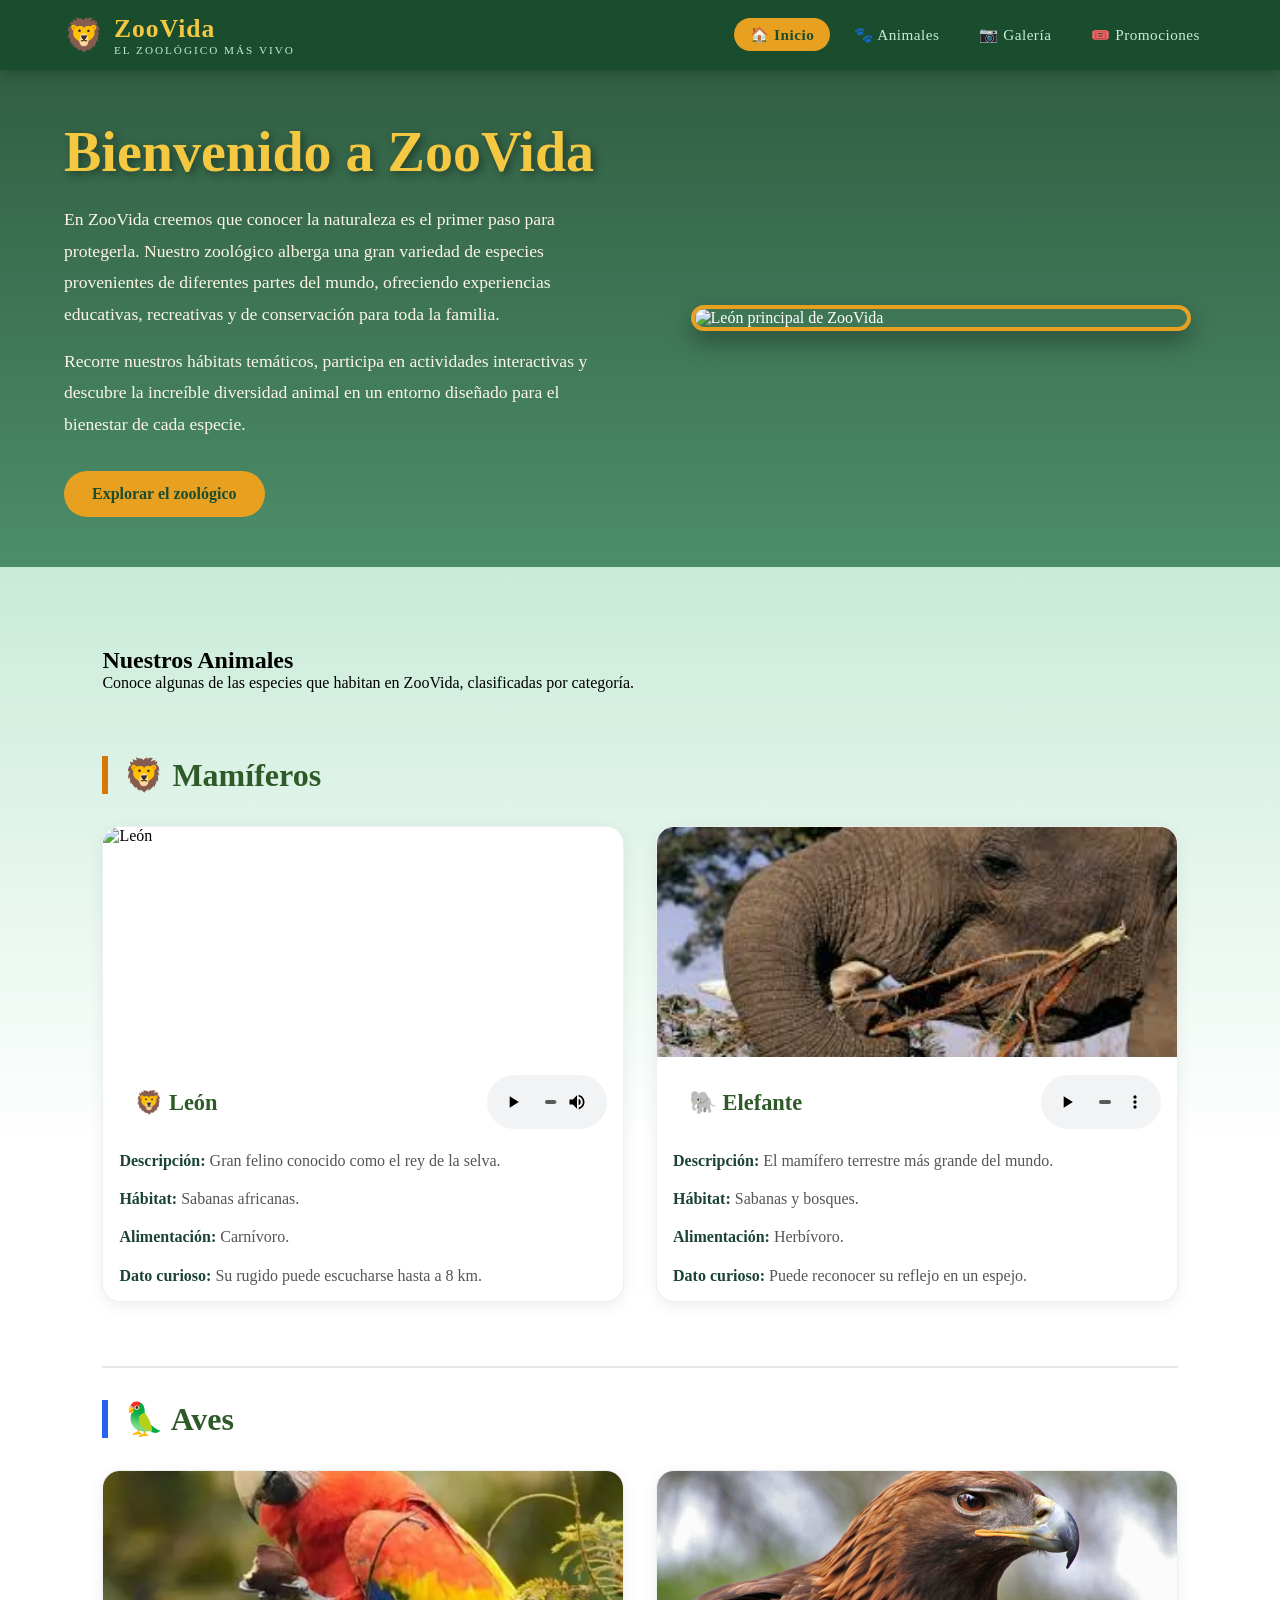
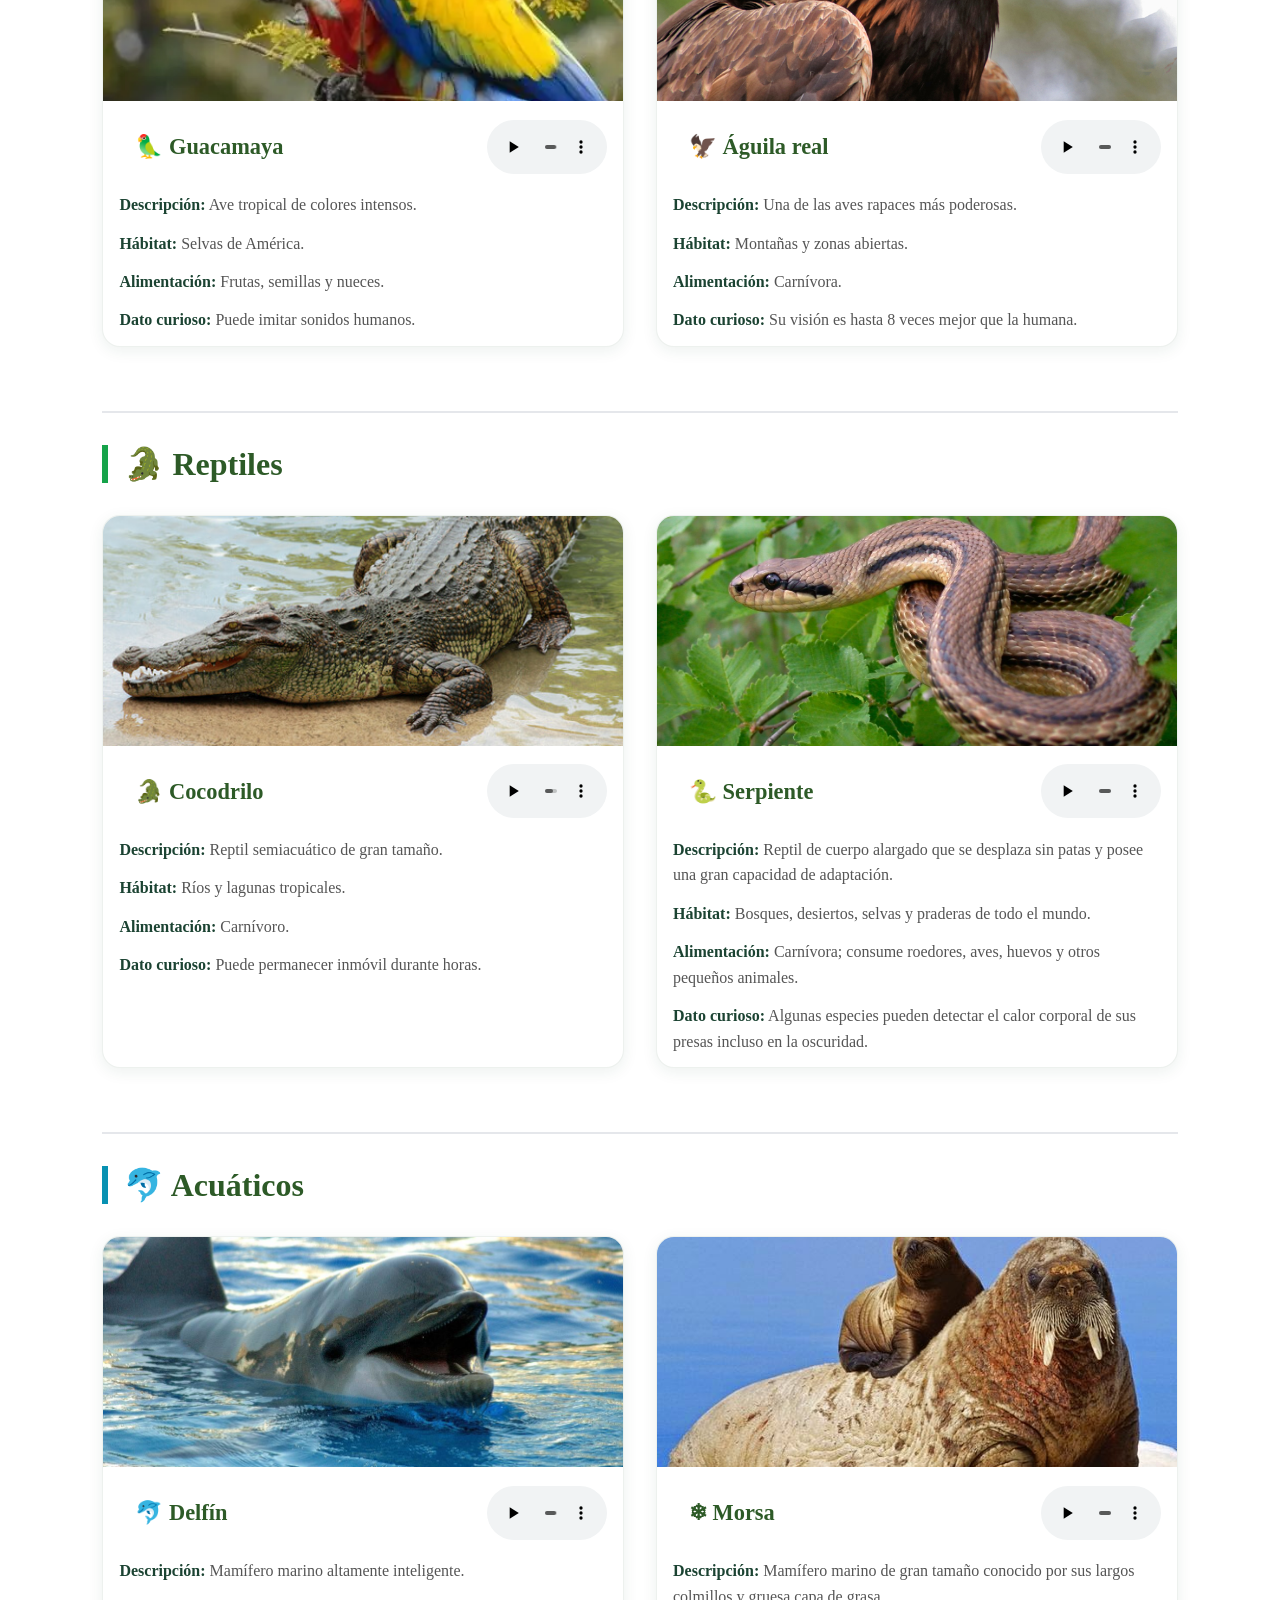
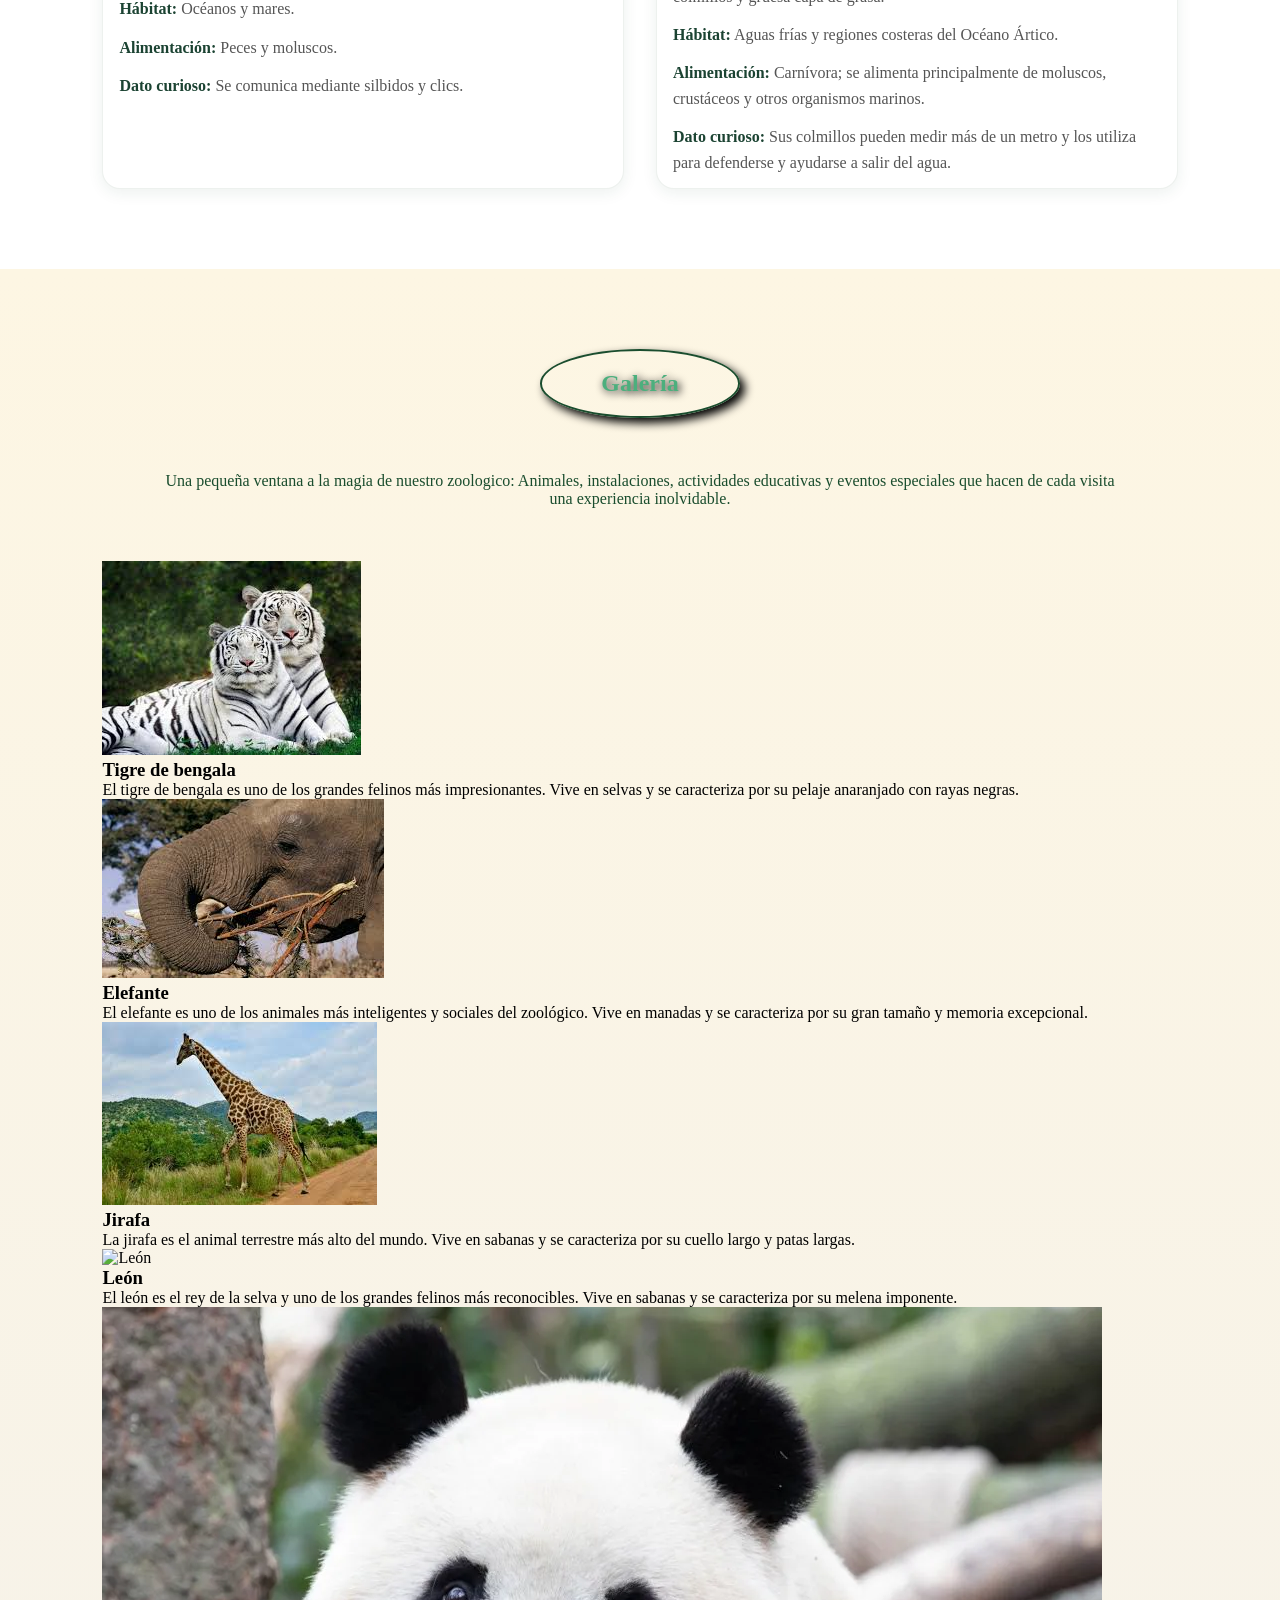
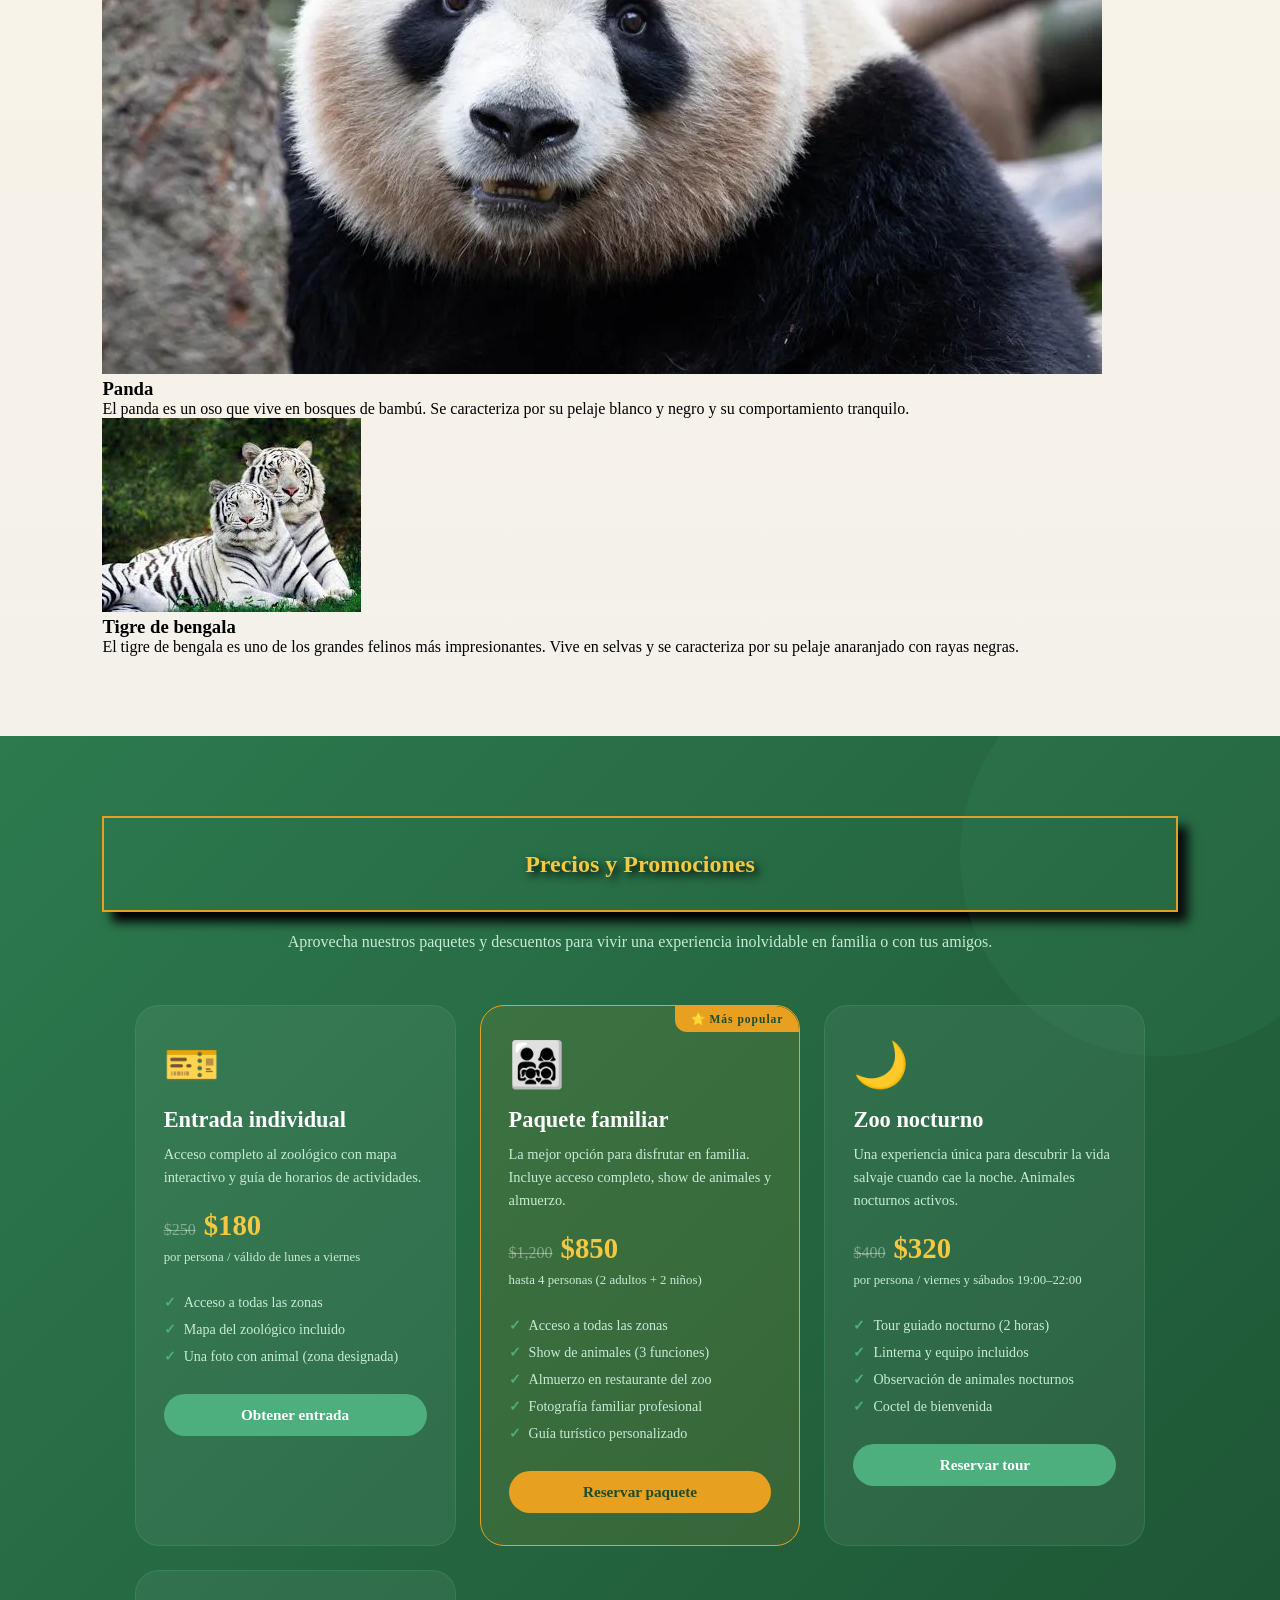
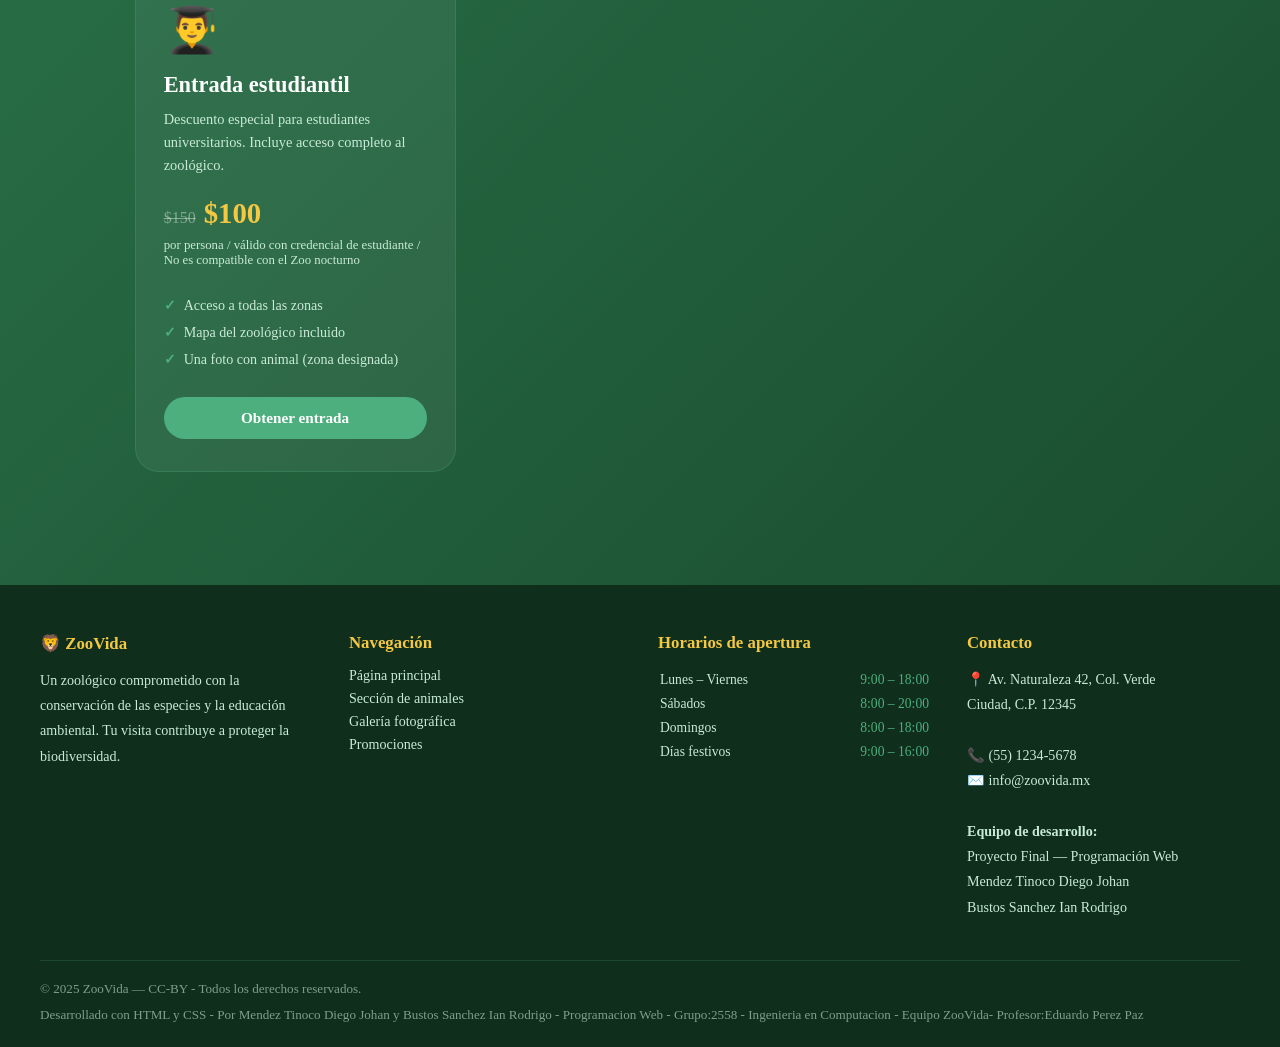
==== commit e18f1bb9: "imagenes y audio de animales" ====
--- a/index_proyecto_final_web.html
+++ b/index_proyecto_final_web.html
@@ -133,13 +133,12 @@
       <h3>🦜 Aves</h3>
 
       <div class="animales-grid">
-
-        <article class="animal-tarjeta">
-          <img src="imagenes_animales/guacamaya.jpg" alt="Guacamaya">
+        <article class="animal-tarjeta">
+          <img src="imagenes_animales/guacamaya.webp" alt="Guacamaya">
           <div class="animal-encabezado">
           <h4>🦜 Guacamaya</h4>
           <audio controls>
-          <source src="media/guacamaya.mp3" type="audio/mpeg">
+          <source src="media/guacamaya.wav" type="audio/mpeg">
           </audio>
           </div>
           <p><strong>Descripción:</strong> Ave tropical de colores intensos.</p>
@@ -150,7 +149,12 @@
 
         <article class="animal-tarjeta">
           <img src="imagenes_animales/aguila.jpg" alt="Águila">
-          <h4>Águila Real</h4>
+          <div class="animal-encabezado">
+          <h4>🦅 Águila real</h4>
+          <audio controls>
+          <source src="media/aguila.mp3" type="audio/mpeg">
+          </audio>
+          </div>
           <p><strong>Descripción:</strong> Una de las aves rapaces más poderosas.</p>
           <p><strong>Hábitat:</strong> Montañas y zonas abiertas.</p>
           <p><strong>Alimentación:</strong> Carnívora.</p>
@@ -168,7 +172,12 @@
 
         <article class="animal-tarjeta">
           <img src="imagenes_animales/cocodrilo.jpg" alt="Cocodrilo">
-          <h4>Cocodrilo</h4>
+          <div class="animal-encabezado">
+          <h4>🐊 Cocodrilo</h4>
+          <audio controls>        
+          <source src="media/cocodrilo.mp3" type="audio/mpeg">
+          </audio>
+          </div>
           <p><strong>Descripción:</strong> Reptil semiacuático de gran tamaño.</p>
           <p><strong>Hábitat:</strong> Ríos y lagunas tropicales.</p>
           <p><strong>Alimentación:</strong> Carnívoro.</p>
@@ -176,46 +185,53 @@
         </article>
 
         <article class="animal-tarjeta">
-          <img src="imagenes_animales/iguana.jpg" alt="Iguana">
-          <h4>Iguana</h4>
-          <p><strong>Descripción:</strong> Reptil arborícola muy común en zonas cálidas.</p>
-          <p><strong>Hábitat:</strong> Selvas tropicales.</p>
-          <p><strong>Alimentación:</strong> Herbívora.</p>
-          <p><strong>Dato curioso:</strong> Puede desprender su cola para escapar.</p>
-        </article>
-
+    <img src="imagenes_animales/serpiente.jpg" alt="Serpiente">
+    <div class="animal-encabezado">
+        <h4>🐍 Serpiente</h4>
+        <audio controls>
+        <source src="media/serpiente.mp3" type="audio/mpeg">
+        </audio>
+    </div>
+    <p><strong>Descripción:</strong> Reptil de cuerpo alargado que se desplaza sin patas y posee una gran capacidad de adaptación.</p>
+    <p><strong>Hábitat:</strong> Bosques, desiertos, selvas y praderas de todo el mundo.</p>
+    <p><strong>Alimentación:</strong> Carnívora; consume roedores, aves, huevos y otros pequeños animales.</p>
+    <p><strong>Dato curioso:</strong> Algunas especies pueden detectar el calor corporal de sus presas incluso en la oscuridad.</p>
+    </article>
       </div>
     </section>
 
     <!-- ACUATICOS -->
     <section class="categoria-animal acuaticos">
       <h3>🐬 Acuáticos</h3>
-
       <div class="animales-grid">
-
         <article class="animal-tarjeta">
           <img src="imagenes_animales/delfin.jpg" alt="Delfín">
-          <h4>Delfín</h4>
+          <div class="animal-encabezado">
+          <h4>🐬 Delfín</h4>
+          <audio controls>        
+          <source src="media/delfin.mp3" type="audio/mpeg">
+          </audio>
+          </div>
           <p><strong>Descripción:</strong> Mamífero marino altamente inteligente.</p>
           <p><strong>Hábitat:</strong> Océanos y mares.</p>
           <p><strong>Alimentación:</strong> Peces y moluscos.</p>
           <p><strong>Dato curioso:</strong> Se comunica mediante silbidos y clics.</p>
         </article>
-
-        <article class="animal-tarjeta">
-          <img src="imagenes_animales/tortuga_marina.jpg" alt="Tortuga Marina">
-          <h4>Tortuga Marina</h4>
-          <p><strong>Descripción:</strong> Reptil adaptado a la vida oceánica.</p>
-          <p><strong>Hábitat:</strong> Mares tropicales.</p>
-          <p><strong>Alimentación:</strong> Omnívora.</p>
-          <p><strong>Dato curioso:</strong> Regresa a la playa donde nació para desovar.</p>
-        </article>
-
-      </div>
-    </section>
-
+<article class="animal-tarjeta">
+          <img src="imagenes_animales/morsa.jpg" alt="Morsa">
+        <div class="animal-encabezado">
+          <h4>❄ Morsa</h4>
+          <audio controls>        
+          <source src="media/morsa.mp3" type="audio/mpeg">
+          </audio>
+          </div>
+          <p><strong>Descripción:</strong> Mamífero marino de gran tamaño conocido por sus largos colmillos y gruesa capa de grasa.</p>
+          <p><strong>Hábitat:</strong> Aguas frías y regiones costeras del Océano Ártico.</p>
+          <p><strong>Alimentación:</strong> Carnívora; se alimenta principalmente de moluscos, crustáceos y otros organismos marinos.</p>
+          <p><strong>Dato curioso:</strong> Sus colmillos pueden medir más de un metro y los utiliza para defenderse y ayudarse a salir del agua.</p>
+        </article>
+        </section>
   </div>
-
 </section>
   <!-- =============================================
   GALERIA
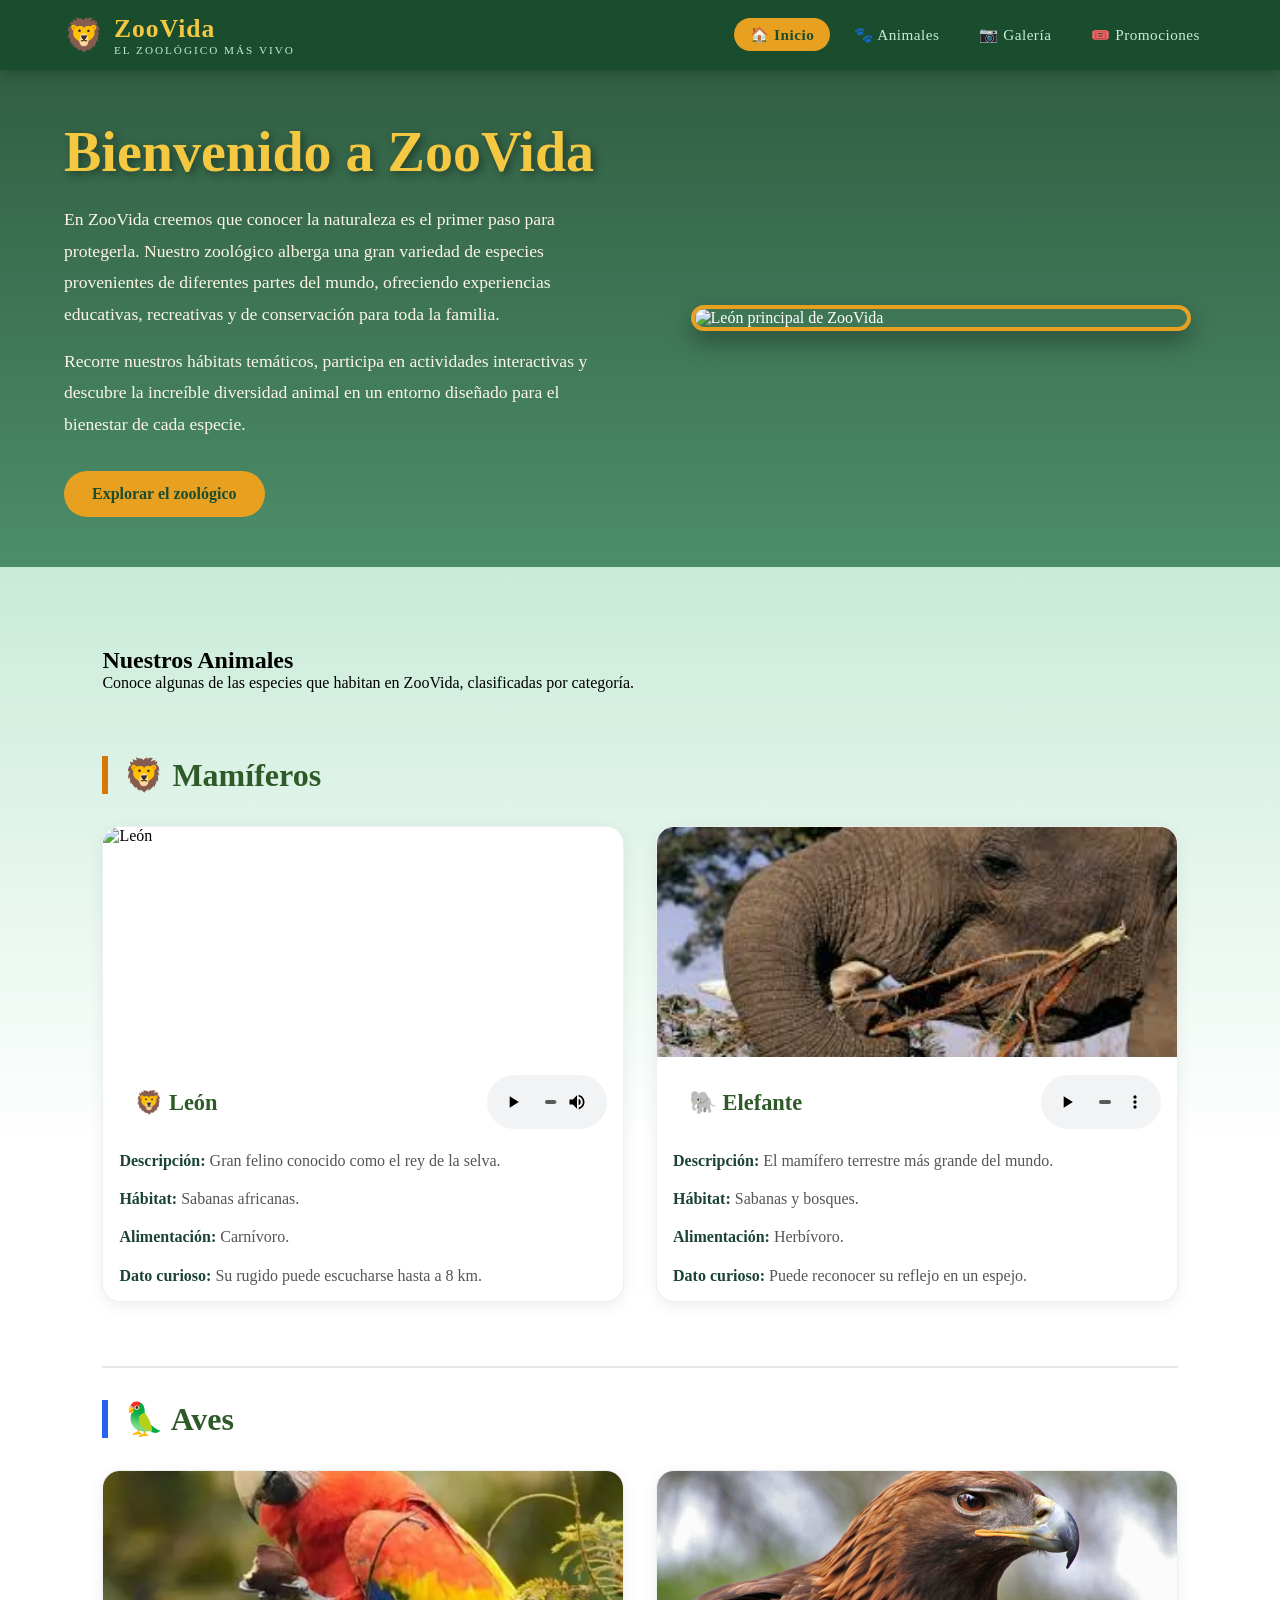
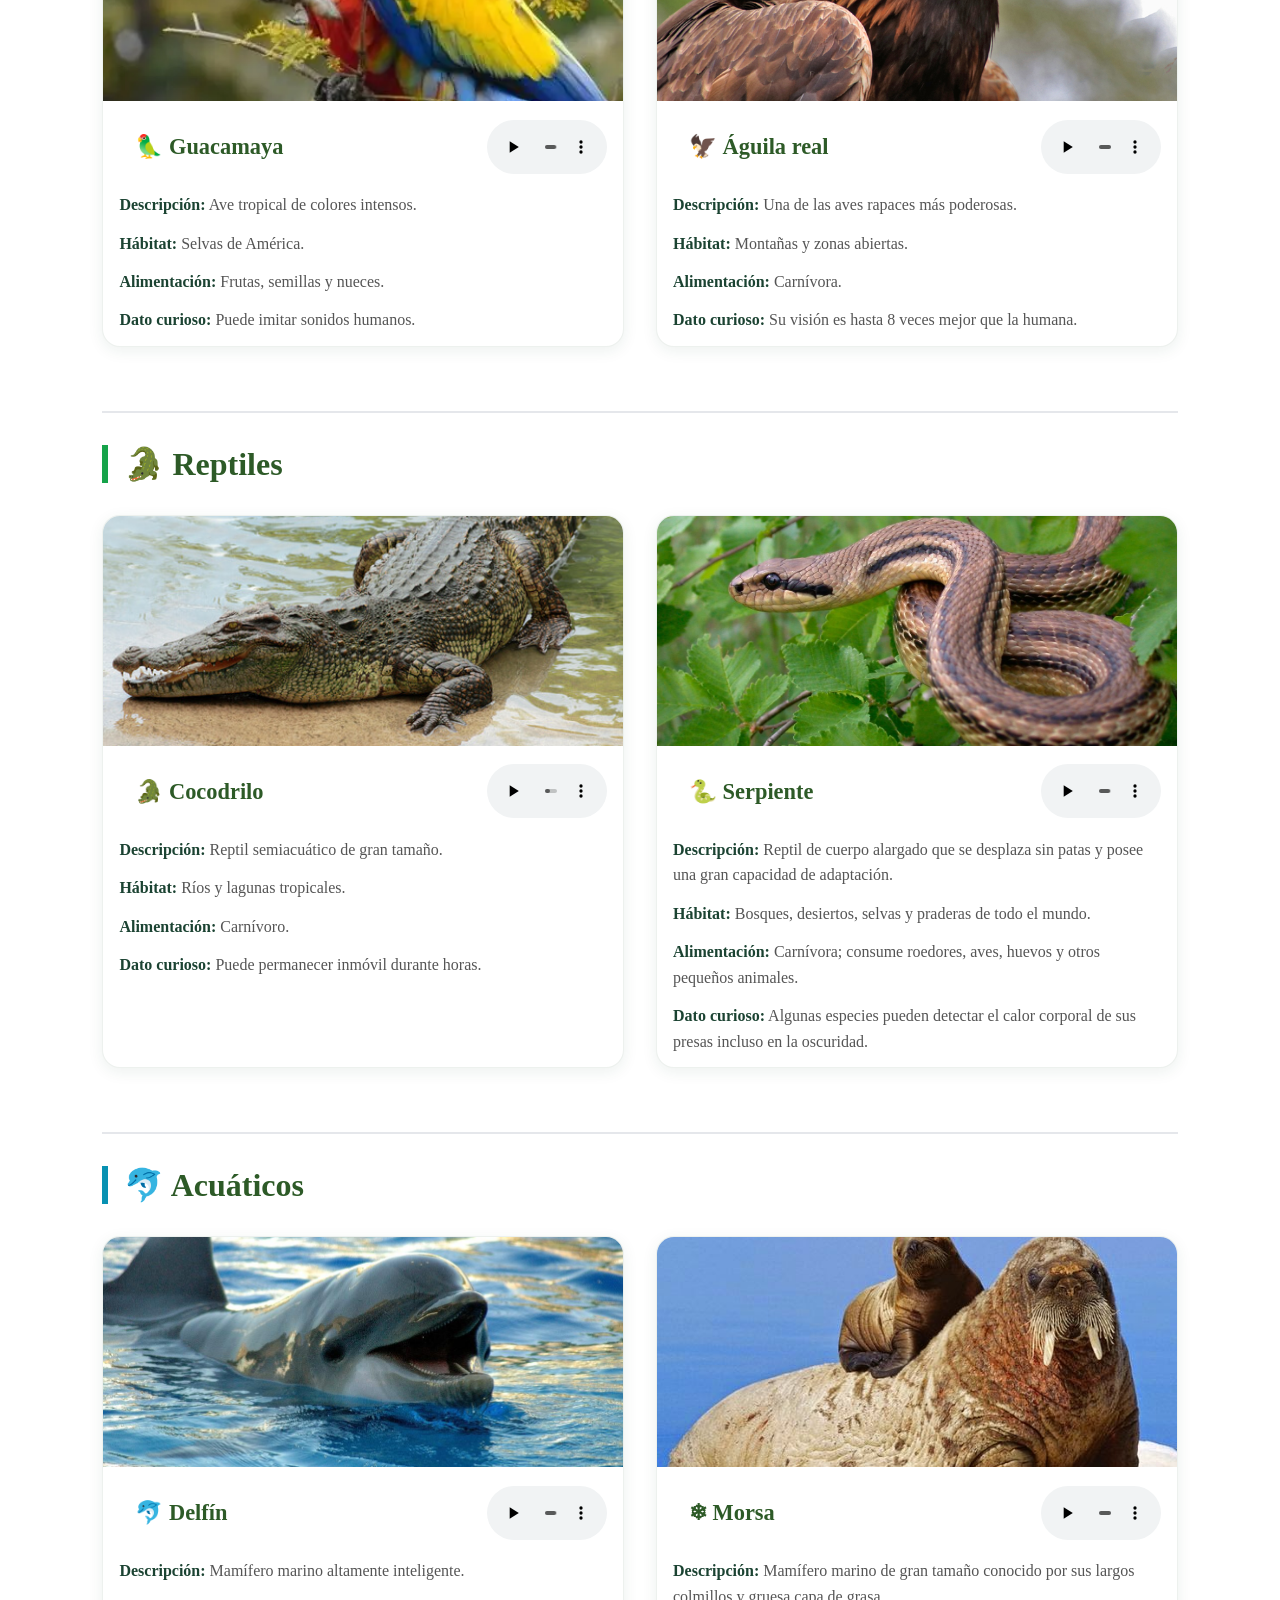
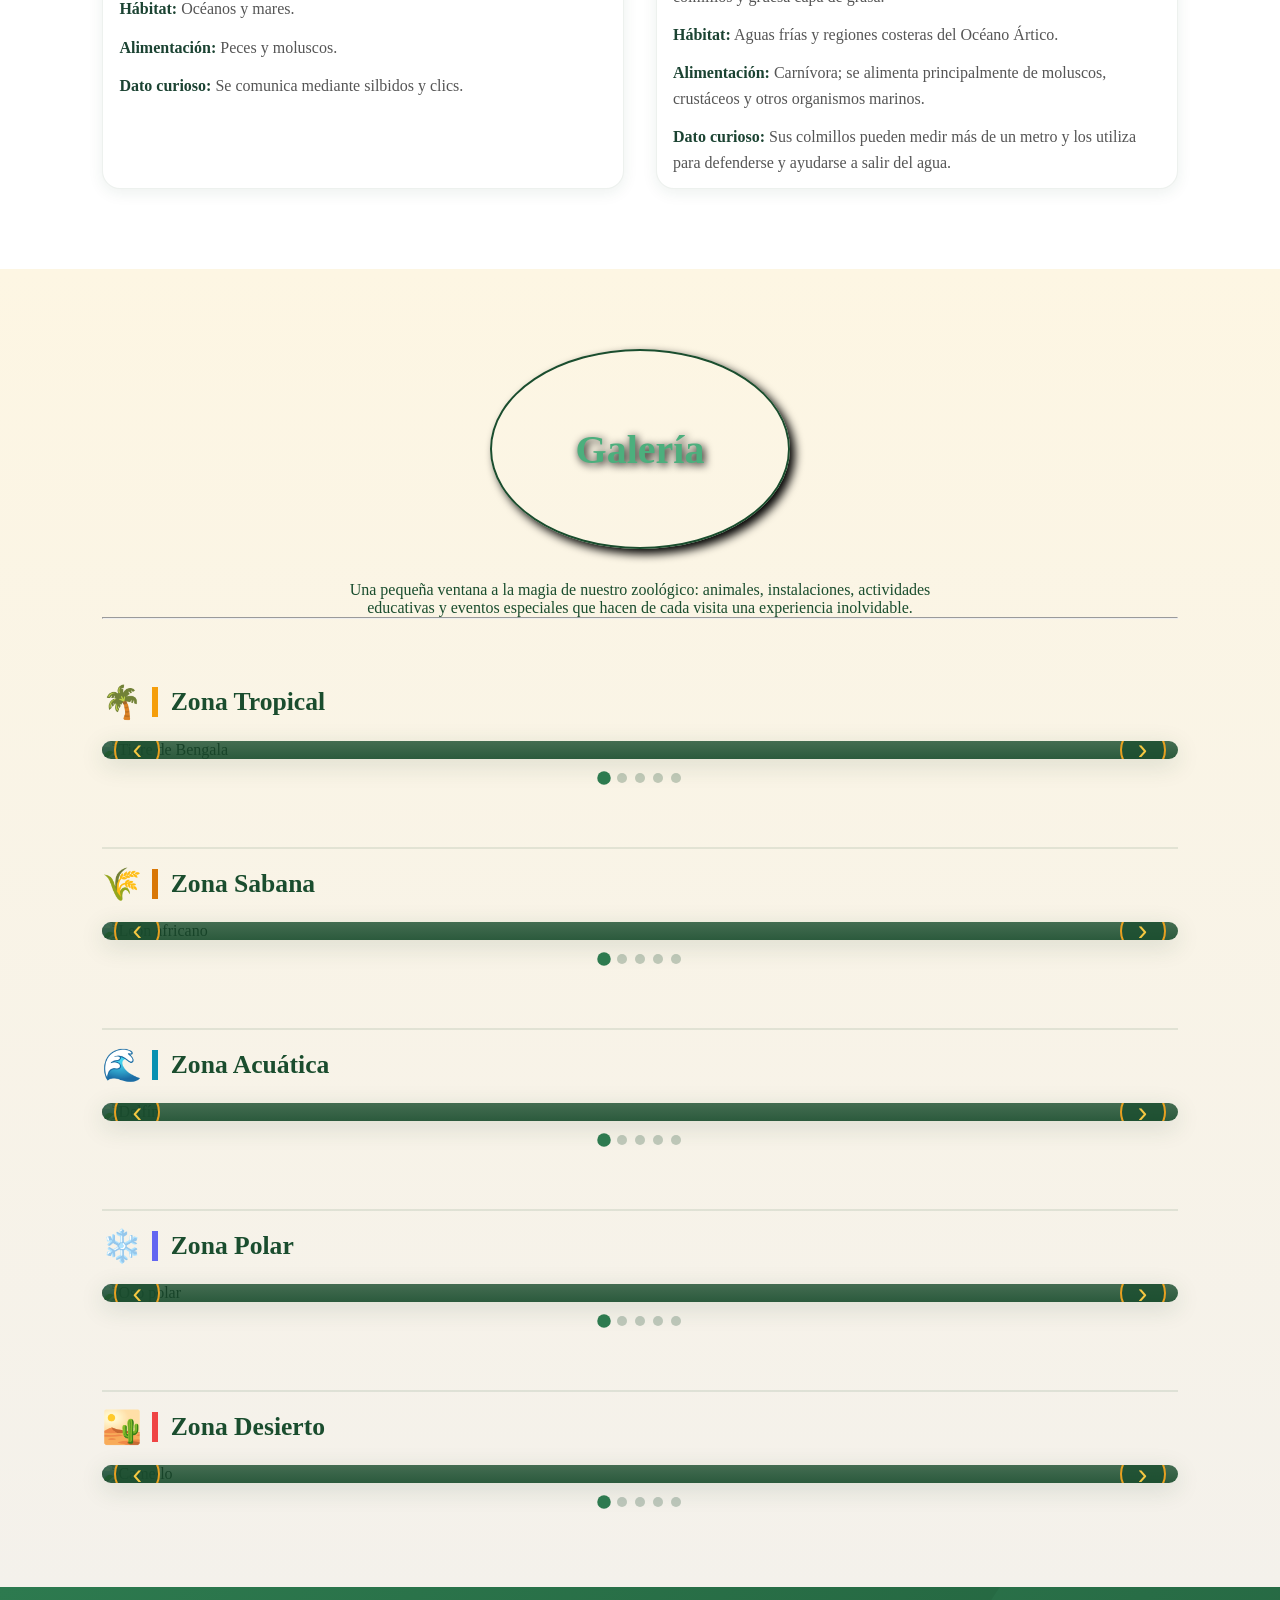
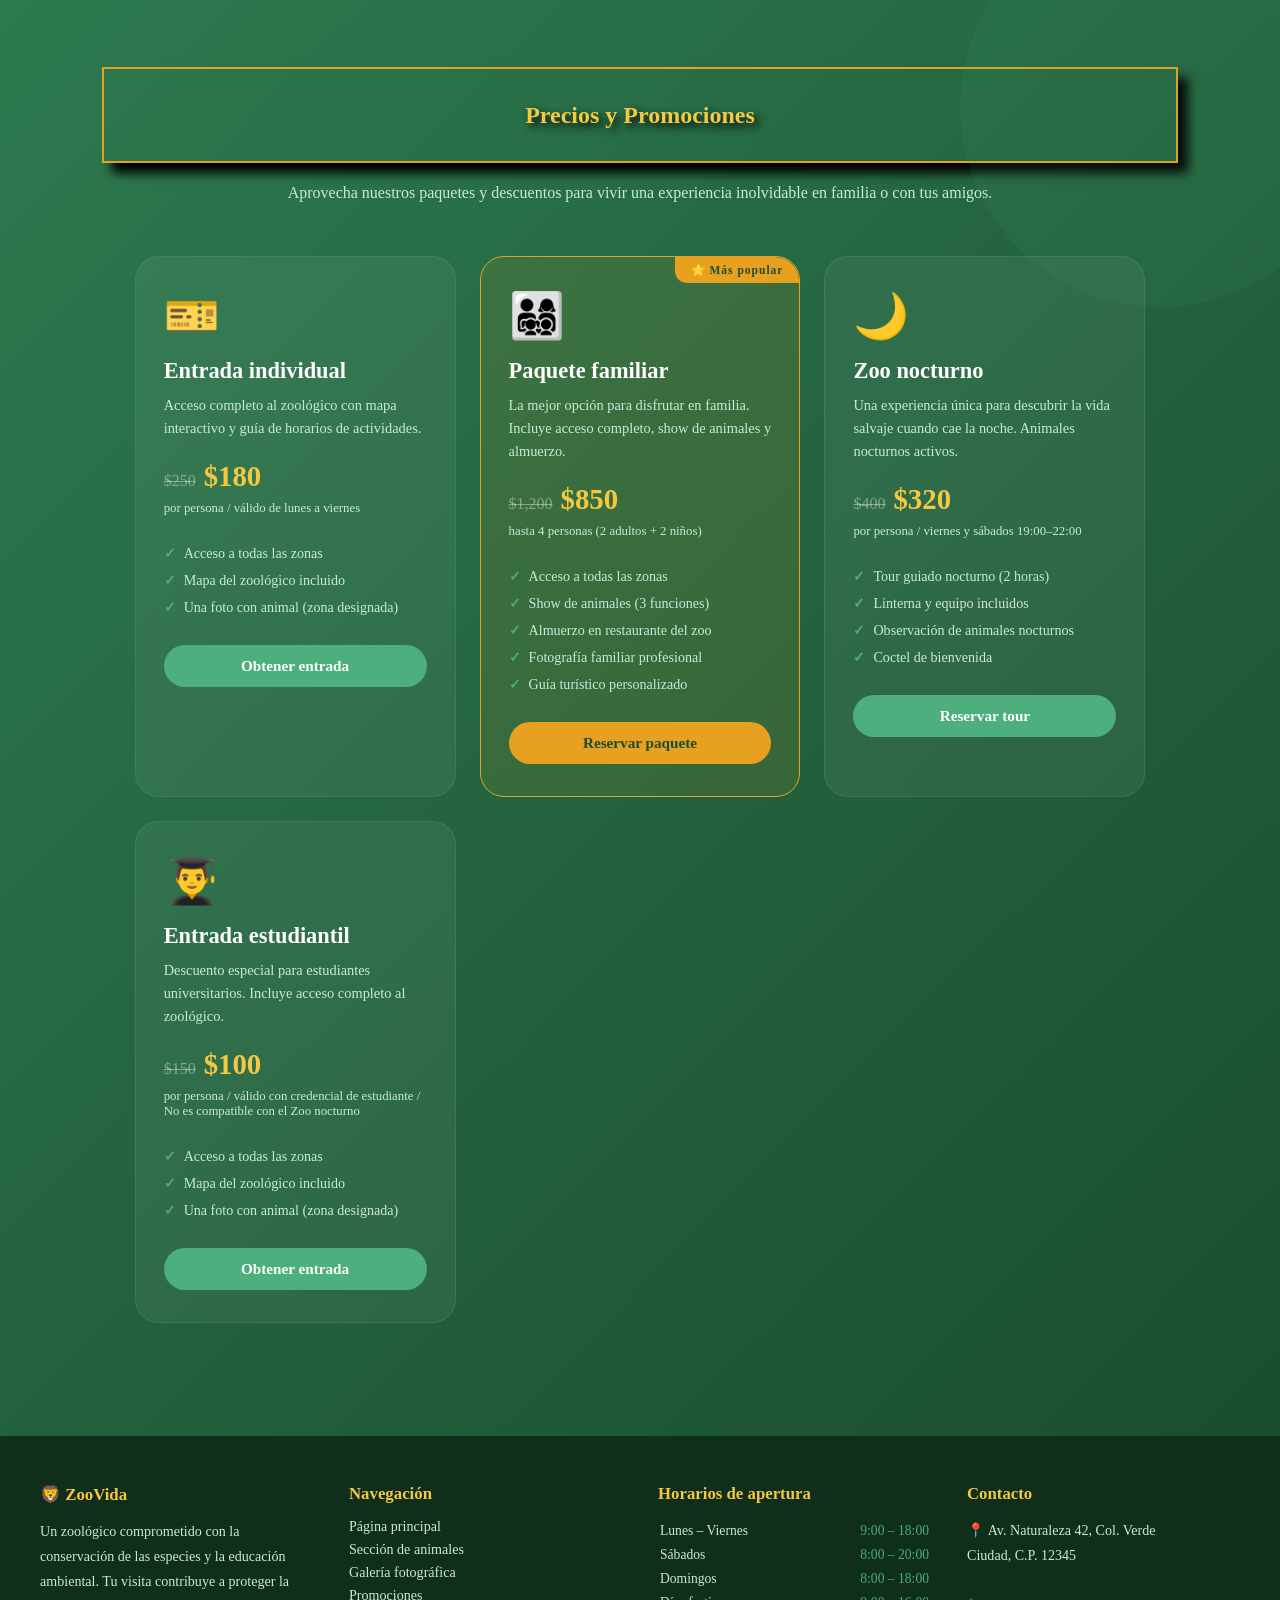
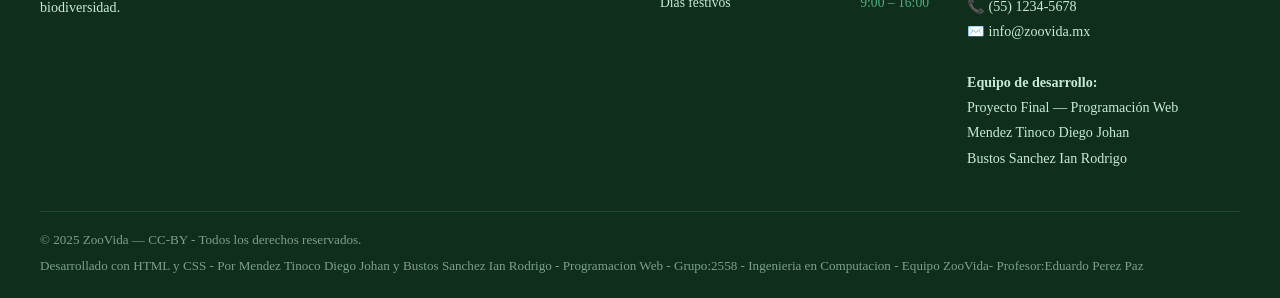
==== commit add1b655: "Subiendo la seccion galeria completa" ====
--- a/index_proyecto_final_web.html
+++ b/index_proyecto_final_web.html
@@ -234,65 +234,349 @@
   </div>
 </section>
   <!-- =============================================
-  GALERIA
-  ============================================= -->
-
-  <section id="galeria" aria-label="Galeria">
-    <div class="contenedor">
-    <!-- Encabezado galeria-->
+  GALERIA 
+============================================= -->
+
+<section id="galeria" aria-label="Galería fotográfica de ZooVida">
+  <div class="contenedor">
+
+    <!-- Encabezado de la galería -->
     <div class="seccion-encabezado">
-      <h2 class="seccion-titulo">Galería </h2>
+      <h2 class="seccion-titulo">Galería</h2>
       <div class="linea-decorativa"></div>
-      <p class="seccion-descripcion">Una pequeña ventana a la magia de nuestro zoologico: Animales, instalaciones, actividades educativas
+      <p class="seccion-descripcion">
+        Una pequeña ventana a la magia de nuestro zoológico: animales, instalaciones, actividades educativas
         y eventos especiales que hacen de cada visita una experiencia inolvidable.
       </p>
-  </div>
-
-  <!--Carrusel-->
+        <hr>
+    </div>
   
-  <section class="contenedor-carrusel">
-    <article class="carrusel">
-      <article class=" tarjeta-carrusel">
-        <img src="imagenes_animales/tigre_bengala_tropical.jpeg" alt="Tigre de bengala ">
-        <h3 class="carrusel-titulo">Tigre de bengala</h3>
-        <p class="carrusel-descripcion">El tigre de bengala es uno de los grandes felinos más impresionantes. Vive en selvas y se caracteriza por su pelaje anaranjado con rayas negras.</p>
-      </article>
-        <article class=" tarjeta-carrusel">
-        <img src="imagenes_animales/Elefante_comiendo.jpeg" alt="Elefante comiendo ">
-        <h3 class="carrusel-titulo">Elefante</h3>
-        <p class="carrusel-descripcion">El elefante es uno de los animales más inteligentes y sociales del zoológico. Vive en manadas y se caracteriza por su gran tamaño y memoria excepcional.</p>
-      </article>
-        <article class=" tarjeta-carrusel">
-        <img src="imagenes_animales/jirafa.jpeg" alt="Jirafa ">
-        <h3 class="carrusel-titulo">Jirafa</h3>
-        <p class="carrusel-descripcion">La jirafa es el animal terrestre más alto del mundo. Vive en sabanas y se caracteriza por su cuello largo y patas largas.</p>
-      </article>
-        <article class=" tarjeta-carrusel">
-        <img src="imagenes_animales/leon.jpeg" alt="León ">
-        <h3 class="carrusel-titulo">León</h3>
-        <p class="carrusel-descripcion">El león es el rey de la selva y uno de los grandes felinos más reconocibles. Vive en sabanas y se caracteriza por su melena imponente.</p>
-      </article>
-        <article class=" tarjeta-carrusel">
-        <img src="imagenes_animales/panda.webp" alt="Panda ">
-        <h3 class="carrusel-titulo">Panda</h3>
-        <p class="carrusel-descripcion">El panda es un oso que vive en bosques de bambú. Se caracteriza por su pelaje blanco y negro y su comportamiento tranquilo.</p>
-      </article>
-        <article class=" tarjeta-carrusel">
-        <img src="imagenes_animales/tigre_bengala_tropical.jpeg" alt="Tigre de bengala ">
-        <h3 class="carrusel-titulo">Tigre de bengala</h3>
-        <p class="carrusel-descripcion">El tigre de bengala es uno de los grandes felinos más impresionantes. Vive en selvas y se caracteriza por su pelaje anaranjado con rayas negras.</p>
-      </article>
-      
-
-    </article>
-
-  </section>
-    <!-- Grid fotográfico -->
-      <div class="galeria-grid">
-
-    </div>
-
-  </section>
+
+    <!-- ===== CARRUSEL TROPICAL ===== -->
+    <div class="galeria-categoria">
+      <div class="galeria-cat-encabezado">
+        <span class="galeria-cat-icono">🌴</span>
+        <h3 class="galeria-cat-titulo">Zona Tropical</h3>
+      </div>
+      <div class="carrusel-wrapper">
+        <button class="carrusel-btn carrusel-btn--prev" aria-label="Anterior">&#8249;</button>
+        <div class="carrusel-pista" id="carrusel-tropical">
+          <div class="tarjeta-carrusel">
+            <img src="https://images.unsplash.com/photo-1615963244664-5b845b2025ee?q=80&w=1200&auto=format&fit=crop&ixlib=rb-4.1.0&ixid=M3wxMjA3fDB8MHxwaG90by1wYWdlfHx8fGVufDB8fHx8fA%3D%3D" alt="Tigre de Bengala">
+            <div class="tarjeta-carrusel-info">
+              <h4>Tigre de Bengala</h4>
+              <p>El gran felino de la selva tropical, con su pelaje naranja y rayas negras únicas.</p>
+            </div>
+          </div>
+          <div class="tarjeta-carrusel">
+            <img src="https://images.unsplash.com/photo-1708310945058-d01a27bff936?q=80&w=687&auto=format&fit=crop&ixlib=rb-4.1.0&ixid=M3wxMjA3fDB8MHxwaG90by1wYWdlfHx8fGVufDB8fHx8fA%3D%3D" alt="Guacamaya">
+            <div class="tarjeta-carrusel-info">
+              <h4> Guacamaya Escarlata</h4>
+              <p>Ave de colores espectaculares originaria de las selvas de América Central y del Sur.</p>
+            </div>
+          </div>
+          <div class="tarjeta-carrusel">
+            <img src="https://images.unsplash.com/photo-1623687853501-cab31a66b051?q=80&w=1170&auto=format&fit=crop&ixlib=rb-4.1.0&ixid=M3wxMjA3fDB8MHxwaG90by1wYWdlfHx8fGVufDB8fHx8fA%3D%3D" alt="Rana venenosa">
+            <div class="tarjeta-carrusel-info">
+              <h4>Rana Venenosa</h4>
+              <p>Su colores brillantes advierten a los depredadores: ¡soy peligrosa! Habita selvas húmedas.</p>
+            </div>
+          </div>
+          <div class="tarjeta-carrusel">
+            <img src="https://images.unsplash.com/photo-1566544496485-02b11e54229b?q=80&w=1169&auto=format&fit=crop&ixlib=rb-4.1.0&ixid=M3wxMjA3fDB8MHxwaG90by1wYWdlfHx8fGVufDB8fHx8fA%3D%3D" alt="Jaguar">
+            <div class="tarjeta-carrusel-info">
+              <h4> Jaguar</h4>
+              <p>El felino más grande de América, símbolo de fuerza y misterio en la selva.</p>
+            </div>
+          </div>
+          <div class="tarjeta-carrusel">
+            <img src="https://images.unsplash.com/photo-1540573133985-87b6da6d54a9?w=1200&q=90" alt="Mono araña">
+            <div class="tarjeta-carrusel-info">
+              <h4> Mono Araña</h4>
+              <p>Ágil habitante de los doselares tropicales, se desplaza entre ramas con gran destreza.</p>
+            </div>
+          </div>
+        </div>
+        <button class="carrusel-btn carrusel-btn--next" aria-label="Siguiente">&#8250;</button>
+      </div>
+      <div class="carrusel-puntos" id="puntos-tropical"></div>
+    </div>
+
+    <!-- ===== CARRUSEL SABANA ===== -->
+    <div class="galeria-categoria">
+      <div class="galeria-cat-encabezado">
+        <span class="galeria-cat-icono">🌾</span>
+        <h3 class="galeria-cat-titulo">Zona Sabana</h3>
+      </div>
+      <div class="carrusel-wrapper">
+        <button class="carrusel-btn carrusel-btn--prev" aria-label="Anterior">&#8249;</button>
+        <div class="carrusel-pista" id="carrusel-sabana">
+          <div class="tarjeta-carrusel">
+            <img src="https://images.unsplash.com/photo-1546182990-dffeafbe841d?w=1200&q=90" alt="León africano">
+            <div class="tarjeta-carrusel-info">
+              <h4> León Africano</h4>
+              <p>El rey de las sabanas, conocido por su imponente melena y su poderoso rugido.</p>
+            </div>
+          </div>
+          <div class="tarjeta-carrusel">
+            <img src="https://images.unsplash.com/photo-1547721064-da6cfb341d50?q=80&w=687&auto=format&fit=crop&ixlib=rb-4.1.0&ixid=M3wxMjA3fDB8MHxwaG90by1wYWdlfHx8fGVufDB8fHx8fA%3D%3D" alt="Jirafa">
+            <div class="tarjeta-carrusel-info">
+              <h4> Jirafa</h4>
+              <p>El animal terrestre más alto del mundo; su cuello le permite alcanzar hojas en lo alto de los árboles.</p>
+            </div>
+          </div>
+          <div class="tarjeta-carrusel">
+            <img src="https://images.unsplash.com/photo-1581852017103-68ac65514cf7?q=80&w=1173&auto=format&fit=crop&ixlib=rb-4.1.0&ixid=M3wxMjA3fDB8MHxwaG90by1wYWdlfHx8fGVufDB8fHx8fA%3D%3D" alt="Elefante africano">
+            <div class="tarjeta-carrusel-info">
+              <h4>Elefante Africano</h4>
+              <p>El mamífero terrestre más grande; de gran inteligencia y fuerte vínculo social.</p>
+            </div>
+          </div>
+          <div class="tarjeta-carrusel">
+            <img src="https://images.unsplash.com/photo-1551969014-7d2c4cddf0b6?q=80&w=915&auto=format&fit=crop&ixlib=rb-4.1.0&ixid=M3wxMjA3fDB8MHxwaG90by1wYWdlfHx8fGVufDB8fHx8fA%3D%3D" alt="Guepardo">
+            <div class="tarjeta-carrusel-info">
+              <h4> Guepardo</h4>
+              <p>El animal terrestre más veloz del mundo, alcanza hasta 120 km/h en pocos segundos.</p>
+            </div>
+          </div>
+          <div class="tarjeta-carrusel">
+            <img src="https://images.unsplash.com/photo-1526095179574-86e545346ae6?q=80&w=1167&auto=format&fit=crop&ixlib=rb-4.1.0&ixid=M3wxMjA3fDB8MHxwaG90by1wYWdlfHx8fGVufDB8fHx8fA%3D%3D" alt="Cebra">
+            <div class="tarjeta-carrusel-info">
+              <h4> Cebra</h4>
+              <p>Sus rayas únicas las distinguen en las manadas y confunden a los depredadores.</p>
+            </div>
+          </div>
+        </div>
+        <button class="carrusel-btn carrusel-btn--next" aria-label="Siguiente">&#8250;</button>
+      </div>
+      <div class="carrusel-puntos" id="puntos-sabana"></div>
+    </div>
+
+    <!-- ===== CARRUSEL ACUÁTICO ===== -->
+    <div class="galeria-categoria">
+      <div class="galeria-cat-encabezado">
+        <span class="galeria-cat-icono">🌊</span>
+        <h3 class="galeria-cat-titulo">Zona Acuática</h3>
+      </div>
+      <div class="carrusel-wrapper">
+        <button class="carrusel-btn carrusel-btn--prev" aria-label="Anterior">&#8249;</button>
+        <div class="carrusel-pista" id="carrusel-acuatico">
+          <div class="tarjeta-carrusel">
+            <img src="https://images.unsplash.com/photo-1570481662006-a3a1374699e8?w=1200&q=80" alt="Delfín">
+            <div class="tarjeta-carrusel-info">
+              <h4>  Delfín</h4>
+              <p>Mamífero marino altamente inteligente, conocido por su carácter juguetón y comunicación avanzada.</p>
+            </div>
+          </div>
+          <div class="tarjeta-carrusel">
+            <img src="https://plus.unsplash.com/premium_photo-1661816797370-928a8749043c?q=80&w=1200&auto=format&fit=crop&ixlib=rb-4.1.0&ixid=M3wxMjA3fDB8MHxwaG90by1wYWdlfHx8fGVufDB8fHx8fA%3D%3D" alt="Pingüino">
+            <div class="tarjeta-carrusel-info">
+              <h4> Pingüino</h4>
+              <p>Ave marina que no puede volar, pero nada con una elegancia y velocidad sorprendentes.</p>
+            </div>
+          </div>
+          <div class="tarjeta-carrusel">
+            <img src="https://images.unsplash.com/photo-1437622368342-7a3d73a34c8f?q=80&w=928&auto=format&fit=crop&ixlib=rb-4.1.0&ixid=M3wxMjA3fDB8MHxwaG90by1wYWdlfHx8fGVufDB8fHx8fA%3D%3D" alt="Tortuga marina">
+            <div class="tarjeta-carrusel-info">
+              <h4> Tortuga Marina</h4>
+              <p>Viajeras del océano que pueden recorrer miles de kilómetros a lo largo de su vida.</p>
+            </div>
+          </div>
+          <div class="tarjeta-carrusel">
+            <img src="https://images.unsplash.com/photo-1580580297368-c782fb65d271?q=80&w=1074&auto=format&fit=crop&ixlib=rb-4.1.0&ixid=M3wxMjA3fDB8MHxwaG90by1wYWdlfHx8fGVufDB8fHx8fA%3D%3D" alt="Tiburón">
+            <div class="tarjeta-carrusel-info">
+              <h4> Tiburón Ballena</h4>
+              <p>El pez más grande del mundo, pacífico filtrador que recorre los océanos tropicales.</p>
+            </div>
+          </div>
+          <div class="tarjeta-carrusel">
+            <img src="https://images.unsplash.com/photo-1558586545-5634bea8ef84?q=80&w=759&auto=format&fit=crop&ixlib=rb-4.1.0&ixid=M3wxMjA3fDB8MHxwaG90by1wYWdlfHx8fGVufDB8fHx8fA%3D%3D" alt="Mantarraya">
+            <div class="tarjeta-carrusel-info">
+              <h4>Mantarraya</h4>
+              <p>Elegante habitante del océano que parece volar bajo el agua con sus aletas extendidas.</p>
+            </div>
+          </div>
+        </div>
+        <button class="carrusel-btn carrusel-btn--next" aria-label="Siguiente">&#8250;</button>
+      </div>
+      <div class="carrusel-puntos" id="puntos-acuatico"></div>
+    </div>
+
+    <!-- ===== CARRUSEL POLAR ===== -->
+    <div class="galeria-categoria">
+      <div class="galeria-cat-encabezado">
+        <span class="galeria-cat-icono">❄️</span>
+        <h3 class="galeria-cat-titulo">Zona Polar</h3>
+      </div>
+      <div class="carrusel-wrapper">
+        <button class="carrusel-btn carrusel-btn--prev" aria-label="Anterior">&#8249;</button>
+        <div class="carrusel-pista" id="carrusel-polar">
+          <div class="tarjeta-carrusel">
+            <img src="https://images.unsplash.com/photo-1589656966895-2f33e7653819?q=90&w=1170&auto=format&fit=crop&ixlib=rb-4.1.0&ixid=M3wxMjA3fDB8MHxwaG90by1wYWdlfHx8fGVufDB8fHx8fA%3D%3D" alt="Oso polar">
+            <div class="tarjeta-carrusel-info">
+              <h4> Oso Polar</h4>
+              <p>El mayor carnívoro terrestre del ártico; su pelaje blanco lo camufla en el hielo y nieve.</p>
+            </div>
+          </div>
+          <div class="tarjeta-carrusel">
+            <img src="https://images.unsplash.com/photo-1690941398250-849e215b6755?q=80&w=1176&auto=format&fit=crop&ixlib=rb-4.1.0&ixid=M3wxMjA3fDB8MHxwaG90by1wYWdlfHx8fGVufDB8fHx8fA%3D%3D" alt="Morsa">
+            <div class="tarjeta-carrusel-info">
+              <h4> Morsa</h4>
+              <p>Reconocible por sus largos colmillos; se reúne en colonias sobre bancos de hielo árticos.</p>
+            </div>
+          </div>
+          <div class="tarjeta-carrusel">
+            <img src="https://images.unsplash.com/photo-1493579706121-60161eb06eeb?q=80&w=1170&auto=format&fit=crop&ixlib=rb-4.1.0&ixid=M3wxMjA3fDB8MHxwaG90by1wYWdlfHx8fGVufDB8fHx8fA%3D%3D" alt="Foca">
+            <div class="tarjeta-carrusel-info">
+              <h4> Foca Leopardo</h4>
+              <p>Ágil depredador de los mares del sur, conocido por su velocidad y su manchado caracteristico.</p>
+            </div>
+          </div>
+          <div class="tarjeta-carrusel">
+            <img src="https://plus.unsplash.com/premium_photo-1664304409780-6d31241e9058?q=80&w=682&auto=format&fit=crop&ixlib=rb-4.1.0&ixid=M3wxMjA3fDB8MHxwaG90by1wYWdlfHx8fGVufDB8fHx8fA%3D%3D" alt="Búho nival">
+            <div class="tarjeta-carrusel-info">
+              <h4> Búho Nival</h4>
+              <p>Ave rapaz de los territorios árticos, caza tanto de día como de noche en la tundra.</p>
+            </div>
+          </div>
+          <div class="tarjeta-carrusel">
+            <img src="https://images.unsplash.com/photo-1568162603664-fcd658421851?q=80&w=1081&auto=format&fit=crop&ixlib=rb-4.1.0&ixid=M3wxMjA3fDB8MHxwaG90by1wYWdlfHx8fGVufDB8fHx8fA%3D%3D" alt="Oso pardo">
+            <div class="tarjeta-carrusel-info">
+              <h4> Oso Pardo</h4>
+              <p>Omnívoro poderoso de las regiones frías del norte; hiberna durante los meses de invierno.</p>
+            </div>
+          </div>
+        </div>
+        <button class="carrusel-btn carrusel-btn--next" aria-label="Siguiente">&#8250;</button>
+      </div>
+      <div class="carrusel-puntos" id="puntos-polar"></div>
+    </div>
+
+    <!-- ===== CARRUSEL DESIERTO ===== -->
+    <div class="galeria-categoria">
+      <div class="galeria-cat-encabezado">
+        <span class="galeria-cat-icono">🏜️</span>
+        <h3 class="galeria-cat-titulo">Zona Desierto</h3>
+      </div>
+      <div class="carrusel-wrapper">
+        <button class="carrusel-btn carrusel-btn--prev" aria-label="Anterior">&#8249;</button>
+        <div class="carrusel-pista" id="carrusel-desierto">
+          <div class="tarjeta-carrusel">
+            <img src="https://images.unsplash.com/photo-1700299926955-d68c16ba107b?q=90&w=1200&auto=format&fit=crop&ixlib=rb-4.1.0&ixid=M3wxMjA3fDB8MHxwaG90by1wYWdlfHx8fGVufDB8fHx8fA%3D%3D" alt="Camello">
+            <div class="tarjeta-carrusel-info">
+              <h4> Camello</h4>
+              <p>El "barco del desierto"; sus jorobas almacenan grasa que le permite sobrevivir semanas sin agua.</p>
+            </div>
+          </div>
+          <div class="tarjeta-carrusel">
+            <img src="https://plus.unsplash.com/premium_photo-1661963423747-686b37c59aea?q=80&w=1004&auto=format&fit=crop&ixlib=rb-4.1.0&ixid=M3wxMjA3fDB8MHxwaG90by1wYWdlfHx8fGVufDB8fHx8fA%3D%3D" alt="Fennec">
+            <div class="tarjeta-carrusel-info">
+              <h4>Zorro Fennec</h4>
+              <p>Sus enormes orejas disipan el calor; el zorro más pequeño del mundo habita el Sahara.</p>
+            </div>
+          </div>
+          <div class="tarjeta-carrusel">
+            <img src="https://images.unsplash.com/photo-1605051538177-72c289389de5?q=80&w=1102&auto=format&fit=crop&ixlib=rb-4.1.0&ixid=M3wxMjA3fDB8MHxwaG90by1wYWdlfHx8fGVufDB8fHx8fA%3D%3D" alt="Serpiente de cascabel">
+            <div class="tarjeta-carrusel-info">
+              <h4> Serpiente de Cascabel</h4>
+              <p>Vibra su cola como advertencia; una de las serpientes más características del desierto americano.</p>
+            </div>
+          </div>
+          <div class="tarjeta-carrusel">
+            <img src="https://images.unsplash.com/photo-1700488217112-5a174f599624?q=80&w=1170&auto=format&fit=crop&ixlib=rb-4.1.0&ixid=M3wxMjA3fDB8MHxwaG90by1wYWdlfHx8fGVufDB8fHx8fA%3D%3D" alt="Escorpión">
+            <div class="tarjeta-carrusel-info">
+              <h4> Escorpión</h4>
+              <p>Arácnido resistente que sobrevive en condiciones extremas de calor y escasez de agua.</p>
+            </div>
+          </div>
+          <div class="tarjeta-carrusel">
+            <img src="https://images.unsplash.com/photo-1570117211518-ff59a68d7f5b?q=80&w=1170&auto=format&fit=crop&ixlib=rb-4.1.0&ixid=M3wxMjA3fDB8MHxwaG90by1wYWdlfHx8fGVufDB8fHx8fA%3D%3D" alt="Coyote">
+            <div class="tarjeta-carrusel-info">
+              <h4> Coyote</h4>
+              <p>Adaptable y astuto, el coyote prospera tanto en desiertos áridos como en zonas suburbanas.</p>
+            </div>
+          </div>
+        </div>
+        <button class="carrusel-btn carrusel-btn--next" aria-label="Siguiente">&#8250;</button>
+      </div>
+      <div class="carrusel-puntos" id="puntos-desierto"></div>
+    </div>
+
+  </div><!-- /contenedor -->
+</section>
+
+
+<!-- =============================================
+  SCRIPT DEL CARRUSEL Ayuda con claude jaja
+============================================= -->
+<script>
+  (function () {
+    // Configuración de cada carrusel
+    const carruseles = [
+      { pistaId: 'carrusel-tropical',  puntosId: 'puntos-tropical'  },
+      { pistaId: 'carrusel-sabana',    puntosId: 'puntos-sabana'    },
+      { pistaId: 'carrusel-acuatico',  puntosId: 'puntos-acuatico'  },
+      { pistaId: 'carrusel-polar',     puntosId: 'puntos-polar'     },
+      { pistaId: 'carrusel-desierto',  puntosId: 'puntos-desierto'  },
+    ];
+
+    carruseles.forEach(({ pistaId, puntosId }) => {
+      const pista    = document.getElementById(pistaId);
+      const puntosEl = document.getElementById(puntosId);
+      if (!pista || !puntosEl) return;
+
+      const wrapper  = pista.closest('.carrusel-wrapper');
+      const btnPrev  = wrapper.querySelector('.carrusel-btn--prev');
+      const btnNext  = wrapper.querySelector('.carrusel-btn--next');
+      const tarjetas = Array.from(pista.querySelectorAll('.tarjeta-carrusel'));
+      const total    = tarjetas.length;
+      let   actual   = 0;
+      let   autoTimer;
+
+      // Crear puntos de navegación
+      tarjetas.forEach((_, i) => {
+        const punto = document.createElement('button');
+        punto.className = 'carrusel-punto' + (i === 0 ? ' activo' : '');
+        punto.setAttribute('aria-label', 'Ir a imagen ' + (i + 1));
+        punto.addEventListener('click', () => irA(i));
+        puntosEl.appendChild(punto);
+      });
+
+      function irA(indice) {
+        actual = (indice + total) % total;
+        pista.style.transform = `translateX(-${actual * 100}%)`;
+        puntosEl.querySelectorAll('.carrusel-punto').forEach((p, i) => {
+          p.classList.toggle('activo', i === actual);
+        });
+      }
+
+      function siguiente() { irA(actual + 1); }
+      function anterior()  { irA(actual - 1); }
+
+      btnNext.addEventListener('click', () => { siguiente(); reiniciarAuto(); });
+      btnPrev.addEventListener('click', () => { anterior();  reiniciarAuto(); });
+
+      // Auto-avance cada 4 s
+      function iniciarAuto()   { autoTimer = setInterval(siguiente, 4000); }
+      function reiniciarAuto() { clearInterval(autoTimer); iniciarAuto(); }
+
+      // Parar al hacer hover
+      wrapper.addEventListener('mouseenter', () => clearInterval(autoTimer));
+      wrapper.addEventListener('mouseleave', iniciarAuto);
+
+      // Swipe táctil
+      let startX = 0;
+      pista.addEventListener('touchstart', e => { startX = e.touches[0].clientX; }, { passive: true });
+      pista.addEventListener('touchend',   e => {
+        const diff = startX - e.changedTouches[0].clientX;
+        if (Math.abs(diff) > 40) { diff > 0 ? siguiente() : anterior(); reiniciarAuto(); }
+      });
+
+      iniciarAuto();
+    });
+  })();
+</script>
+
 
   <!-- =============================================
   PROMOCIONES
--- a/css/estilos_proyecto_final.css
+++ b/css/estilos_proyecto_final.css
@@ -310,41 +310,212 @@
     border-top: 2px solid #e5e7eb;
 }
 /*=============================================
-GALERIA
+  GALERÍA 
 ============================================= */
-    #galeria {
-       background: linear-gradient(to bottom, var(--crema), var(--gris-suave)
-    );
-    padding: 5rem 8%
-    }
-
-    #galeria .seccion-titulo {
-      color: var(--verde-claro);
-      border: solid var(--verde-oscuro) 2px;
-      padding: 3%;
-      box-shadow: rgb(0, 0, 0) 5px 5px 10px;
-      text-shadow: rgb(0, 0, 0) 2px 2px 8px;
-
-      display: flex;    
-      align-items: center;
-      justify-content: center;
-      border-radius: 50%;
-      width: 200px;
-      height: 40px;
-      margin: 0 auto;
-    }
-
-    #galeria .seccion-descripcion{
-      color: var(--verde-oscuro);
-      text-align: center;
-      padding: 5%;
-    }
+
+/* ── Sección principal ─────────────────────── */
+#galeria {
+  background: linear-gradient(to bottom, var(--crema), var(--gris-suave));
+  padding: 5rem 8%;
+}
+
+/* Título redondo de la sección galería */
+#galeria .seccion-titulo {
+  color: var(--verde-claro);
+  border: solid var(--verde-oscuro) 2px;
+  padding: 3%;
+  box-shadow: rgb(0, 0, 0) 5px 5px 10px;
+  text-shadow: rgb(0, 0, 0) 2px 2px 8px;
+  display: flex;
+  align-items: center;
+  justify-content: center;
+  border-radius: 50%;
+  width: 300px;
+  height: 200px;          
+  margin: 0 auto;
+  font-size: 2.5rem;
+}
+
+
+
+#galeria .seccion-descripcion {
+  color: var(--verde-oscuro);
+  text-align: center;
+  padding: 2rem 5% 0;
+  max-width: 700px;
+  margin: 0 auto;
+}
+
+/* ── Bloque de categoría ───────────────────── */
+.galeria-categoria {
+  margin-top: 4rem;
+}
+
+/* Encabezado de cada categoría */
+.galeria-cat-encabezado {
+  display: flex;
+  align-items: center;
+  gap: 0.6rem;
+  margin-bottom: 1.2rem;
+}
+
+.galeria-cat-icono {
+  font-size: 2rem;
+}
+
+.galeria-cat-titulo {
+  font-family: var(--fuente-titulo);
+  font-size: 1.6rem;
+  color: var(--verde-oscuro);
+  border-left: 6px solid var(--verde-claro);
+  padding-left: 0.8rem;
+  margin: 0;
+}
+
+/* ── Wrapper del carrusel (posiciona los botones) */
+.carrusel-wrapper {
+  position: relative;
+  overflow: hidden;
+  border-radius: 18px;
+  box-shadow: 0 6px 24px var(--sombra);
+}
+
+/* ── Pista deslizante ──────────────────────── */
+.carrusel-pista {
+  display: flex;
+  transition: transform 0.5s cubic-bezier(0.4, 0, 0.2, 1);
+  /* cada tarjeta ocupa el 100% del wrapper */
+}
+
+/* ── Tarjeta individual ────────────────────── */
+.tarjeta-carrusel {
+  min-width: 100%;          /* una tarjeta visible a la vez */
+  position: relative;
+  flex-shrink: 0;
+}
+
+.tarjeta-carrusel img {
+  width: 100%;
+  height: 600px;
+  object-fit: cover;
+  object-position: center 30%;
+}
+
+/* Capa de información sobre la imagen */
+.tarjeta-carrusel-info {
+  position: absolute;
+  bottom: 0;
+  left: 0;
+  right: 0;
+  background: linear-gradient(
+    to top,
+    rgba(26, 77, 46, 0.92) 0%,
+    rgba(26, 77, 46, 0.5)  60%,
+    transparent            100%
+  );
+  color: var(--blanco);
+  padding: 2rem 2rem 1.6rem;
+  transform: translateY(0);
+  transition: padding 0.3s ease;
+}
+
+.tarjeta-carrusel:hover .tarjeta-carrusel-info {
+  padding-bottom: 2rem;
+}
+
+.tarjeta-carrusel-info h4 {
+  font-family: var(--fuente-titulo);
+  font-size: 1.4rem;
+  color: var(--dorado-claro);
+  margin-bottom: 0.4rem;
+  text-shadow: 0 2px 6px rgba(0,0,0,0.5);
+}
+
+.tarjeta-carrusel-info p {
+  font-size: 0.92rem;
+  color: var(--crema);
+  line-height: 1.55;
+  margin: 0;
+}
+
+/* ── Botones prev / next ───────────────────── */
+.carrusel-btn {
+  position: absolute;
+  top: 50%;
+  transform: translateY(-50%);
+  z-index: 10;
+
+  background: rgba(26, 77, 46, 0.75);
+  color: var(--dorado-claro);
+  border: 2px solid var(--dorado);
+  border-radius: 50%;
+
+  width: 46px;
+  height: 46px;
+  font-size: 1.8rem;
+  line-height: 1;
+
+  cursor: pointer;
+  transition: background 0.3s ease, transform 0.2s ease;
+
+  display: flex;
+  align-items: center;
+  justify-content: center;
+}
+
+.carrusel-btn:hover {
+  background: var(--verde-medio);
+  transform: translateY(-50%) scale(1.1);
+}
+
+.carrusel-btn--prev { left: 12px; }
+.carrusel-btn--next { right: 12px; }
+
+/* ── Puntos de navegación*/
+.carrusel-puntos {
+  display: flex;
+  justify-content: center;
+  gap: 8px;
+  margin-top: 14px;
+}
+
+.carrusel-punto {
+  width: 10px;
+  height: 10px;
+  border-radius: 50%;
+  border: none;
+  background: rgba(26, 77, 46, 0.25);
+  cursor: pointer;
+  transition: background 0.3s ease, transform 0.3s ease;
+}
+
+.carrusel-punto.activo {
+  background: var(--verde-medio);
+  transform: scale(1.35);
+}
+
+.carrusel-punto:hover {
+  background: var(--verde-claro);
+}
+
+/* ── Color de borde por categoría ──────────── */
+.galeria-categoria:nth-child(2) .galeria-cat-titulo { border-color: #f59e0b; } /* tropical  */
+.galeria-categoria:nth-child(3) .galeria-cat-titulo { border-color: #d97706; } /* sabana    */
+.galeria-categoria:nth-child(4) .galeria-cat-titulo { border-color: #0891b2; } /* acuático  */
+.galeria-categoria:nth-child(5) .galeria-cat-titulo { border-color: #6366f1; } /* polar     */
+.galeria-categoria:nth-child(6) .galeria-cat-titulo { border-color: #ef4444; } /* desierto  */
+
+/* ── Separador entre categorías ───────────── */
+.galeria-categoria + .galeria-categoria {
+  padding-top: 1rem;
+  border-top: 2px solid rgba(26, 77, 46, 0.1);
+}
 
 /*=============================================
 PROMOCIONES
 ============================================= */
     #promociones {
-     background: linear-gradient(
+    background: linear-gradient(
         135deg,
         var(--verde-medio),
         var(--verde-oscuro)
